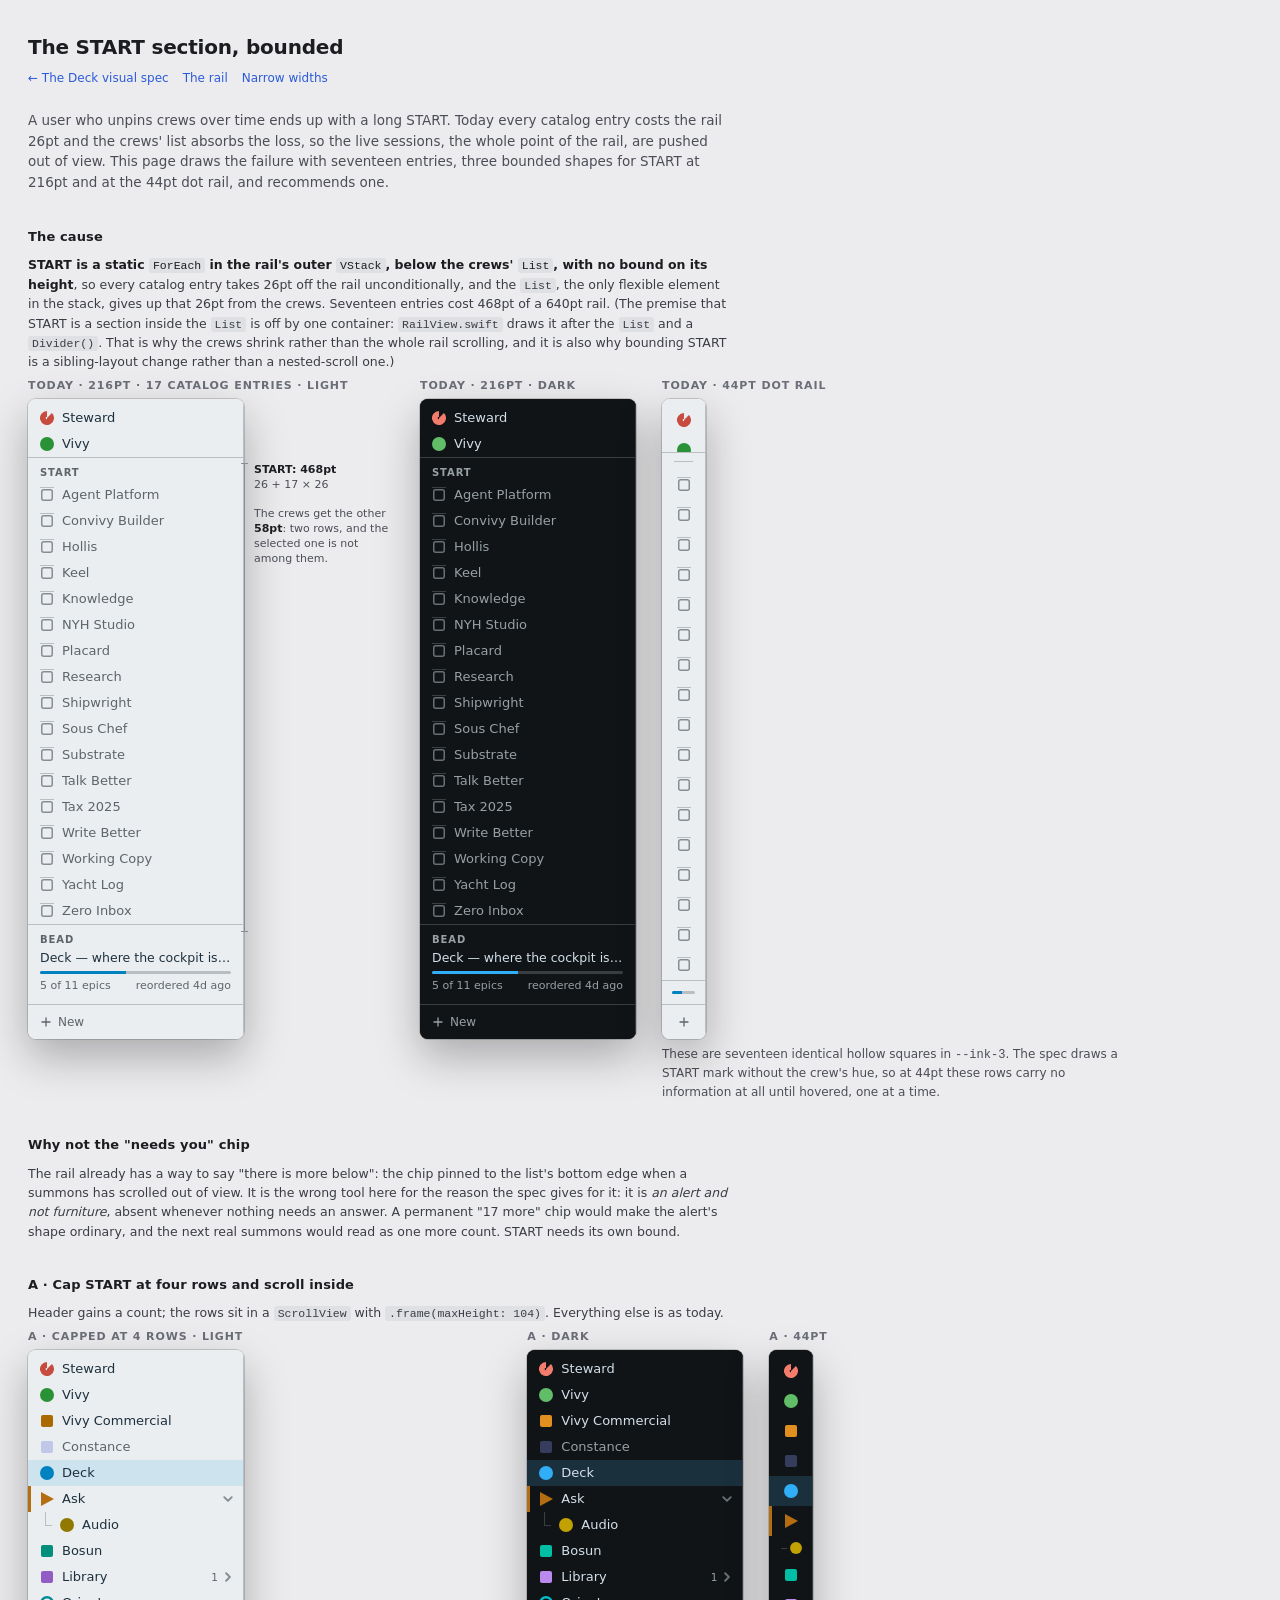
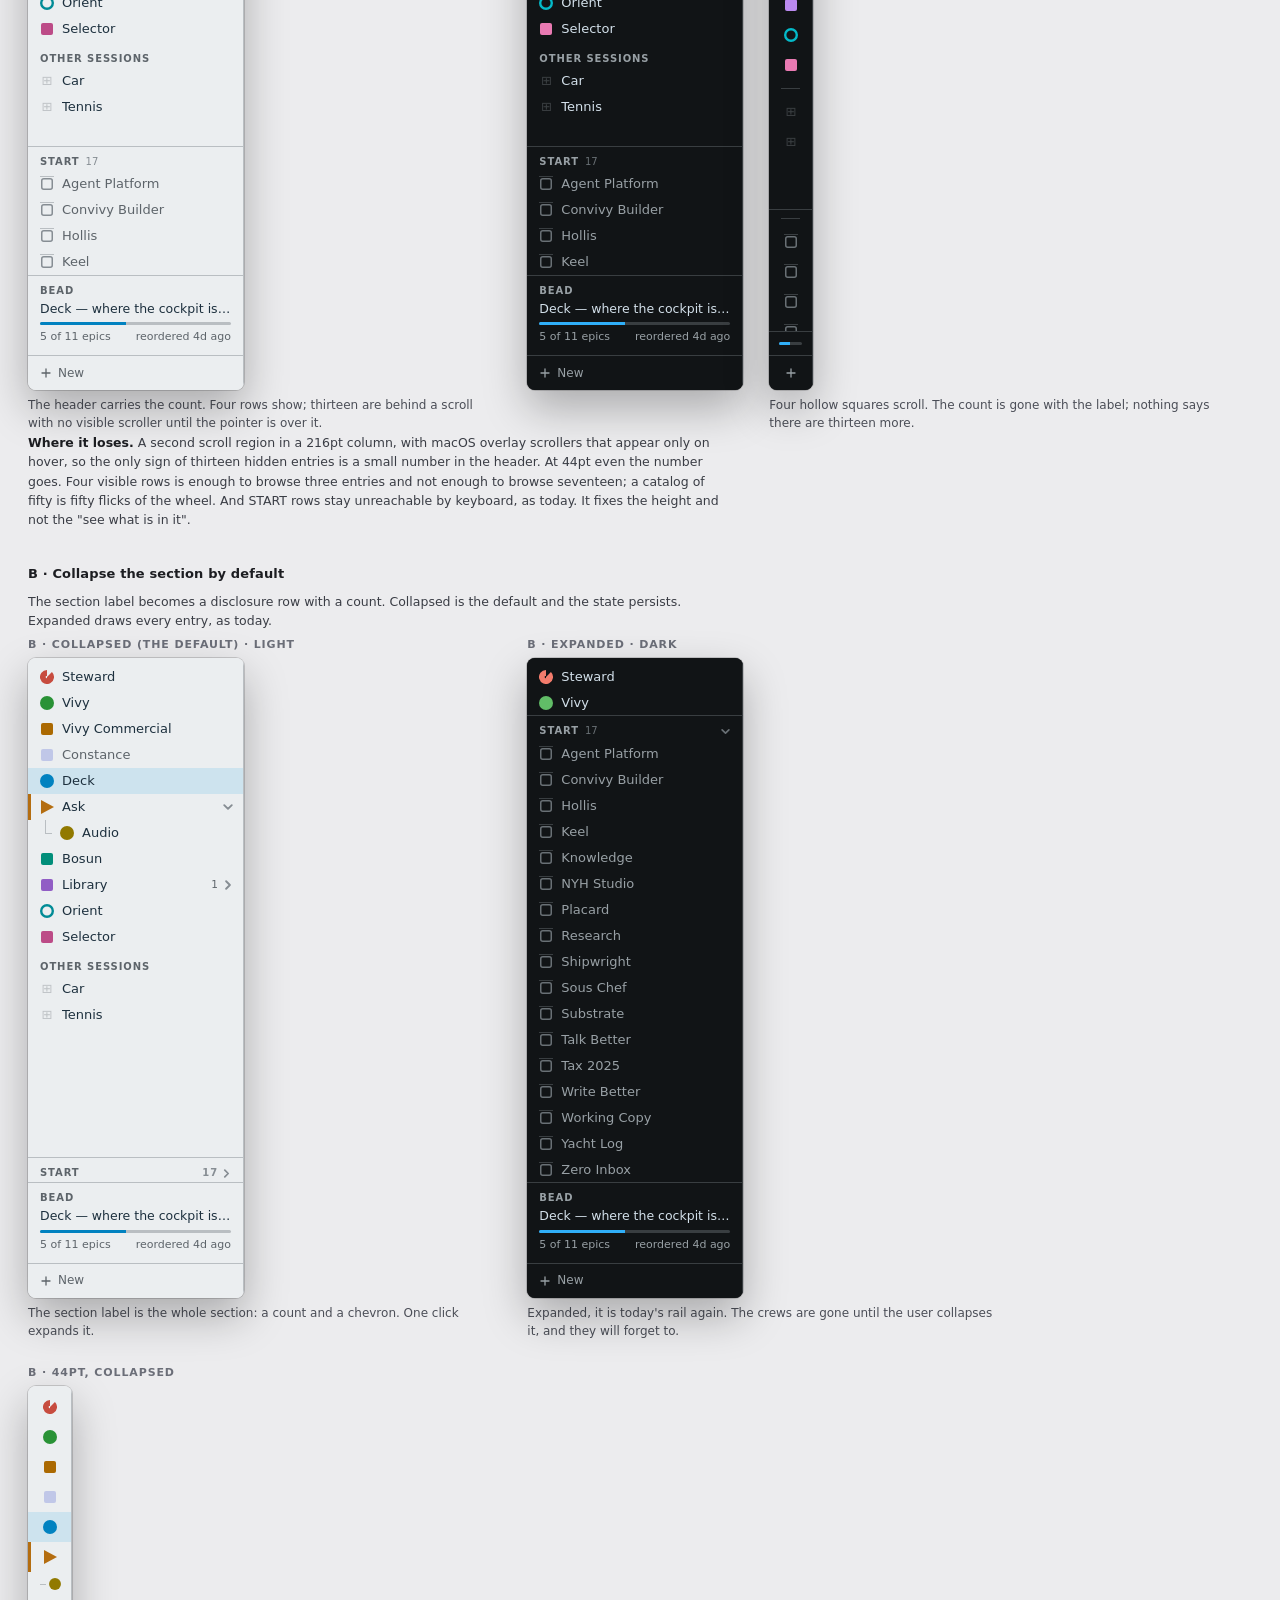
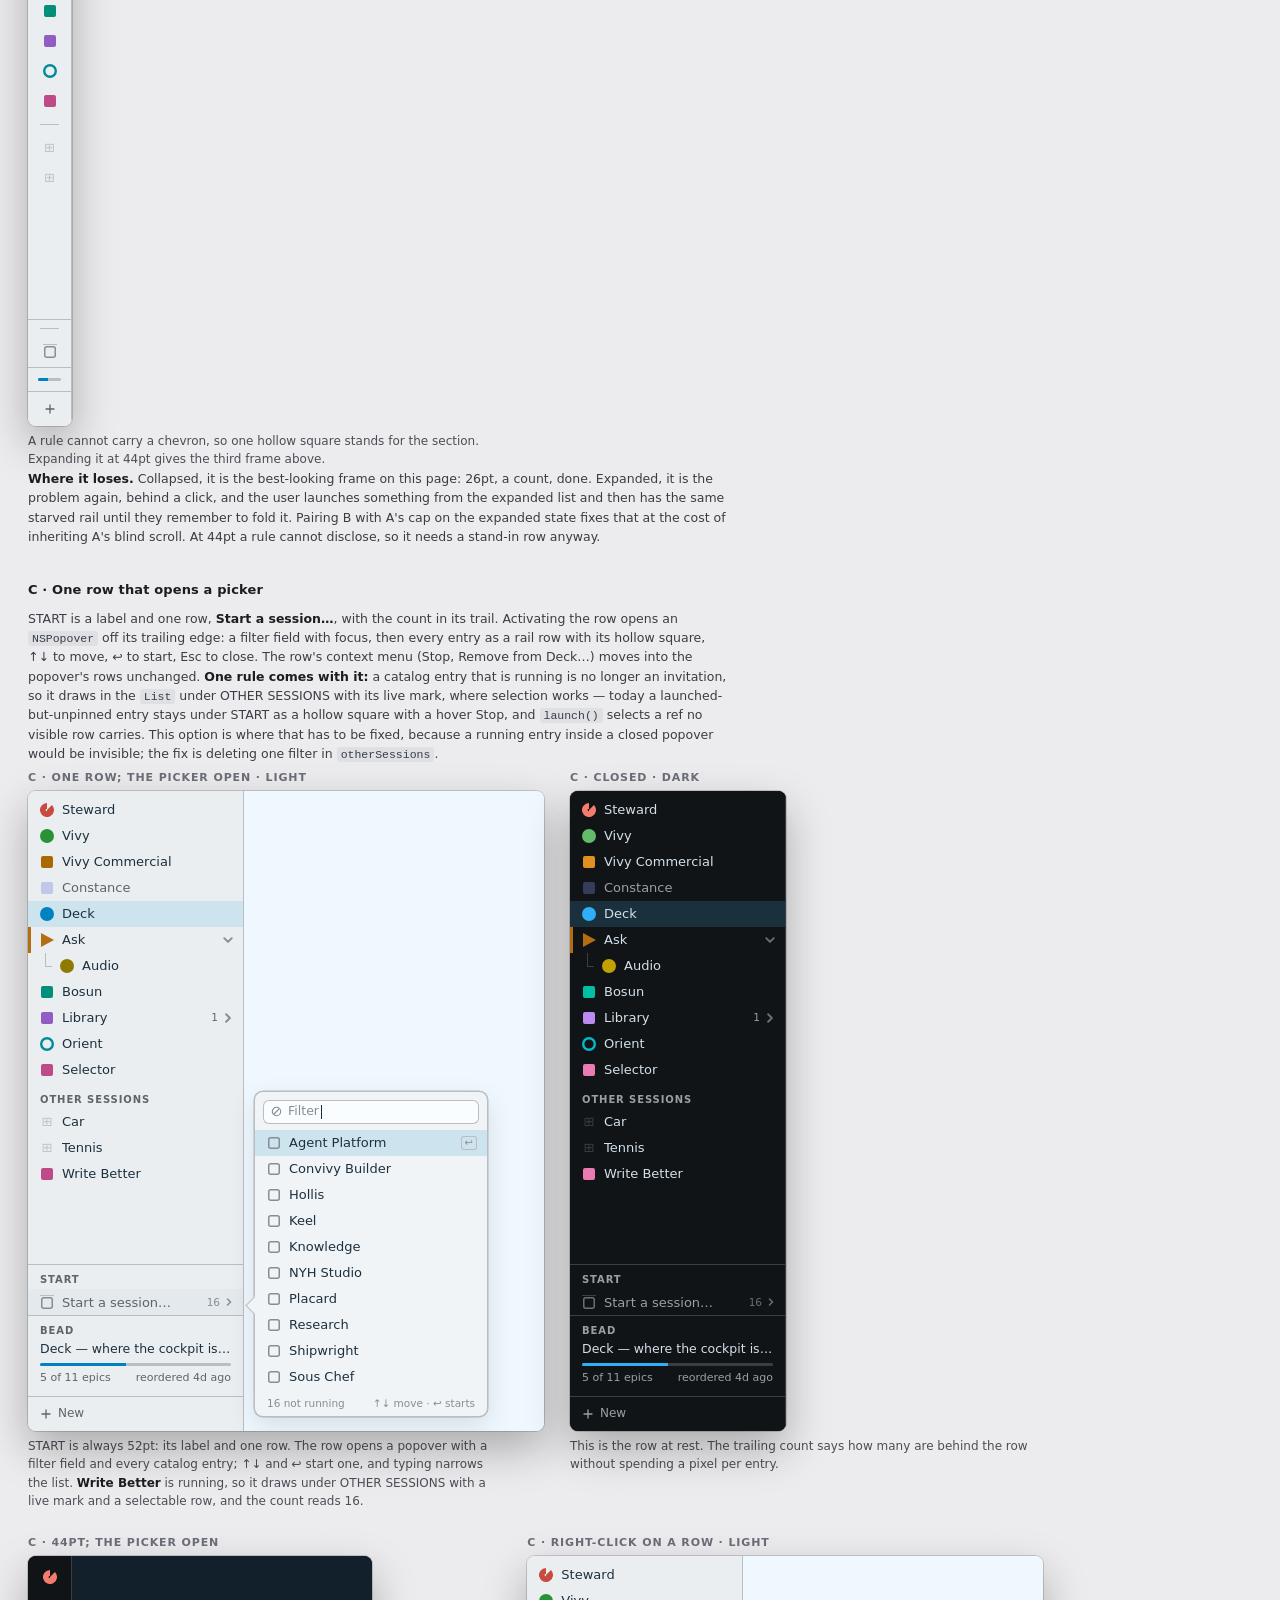
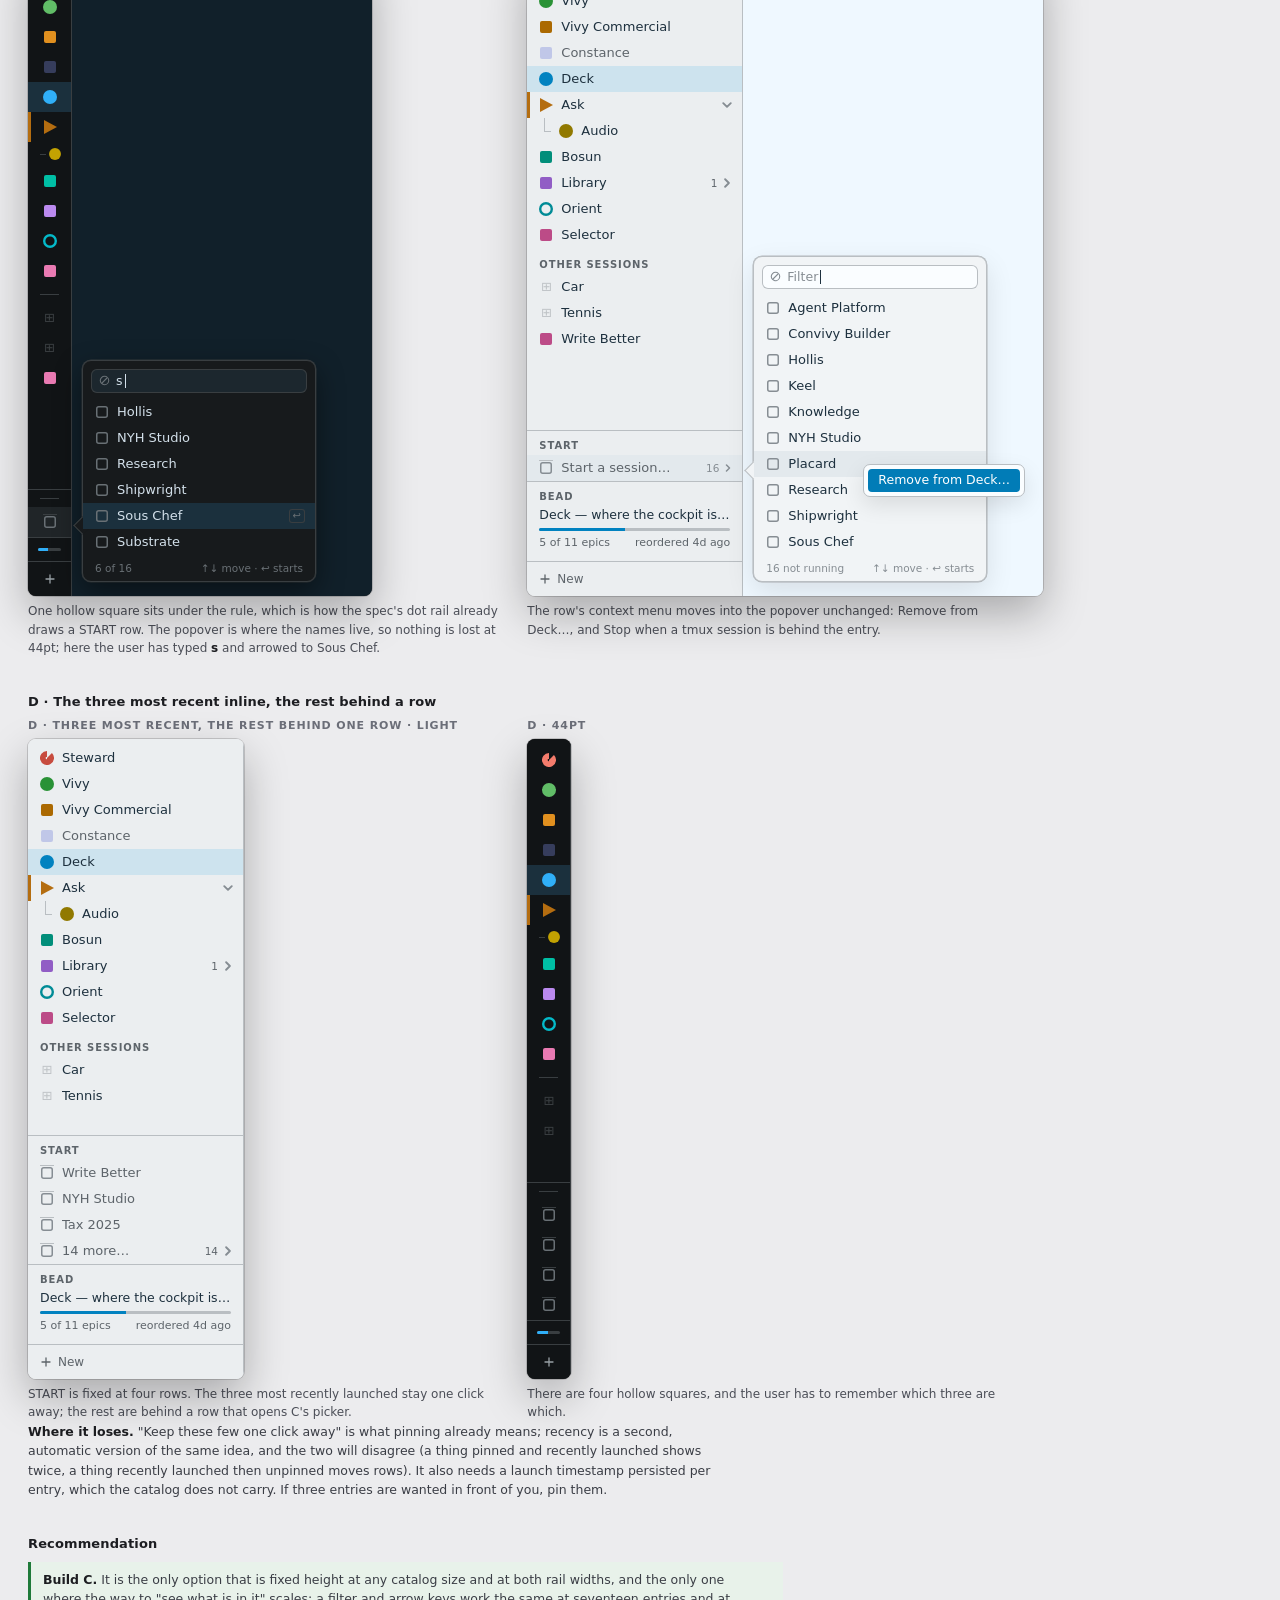
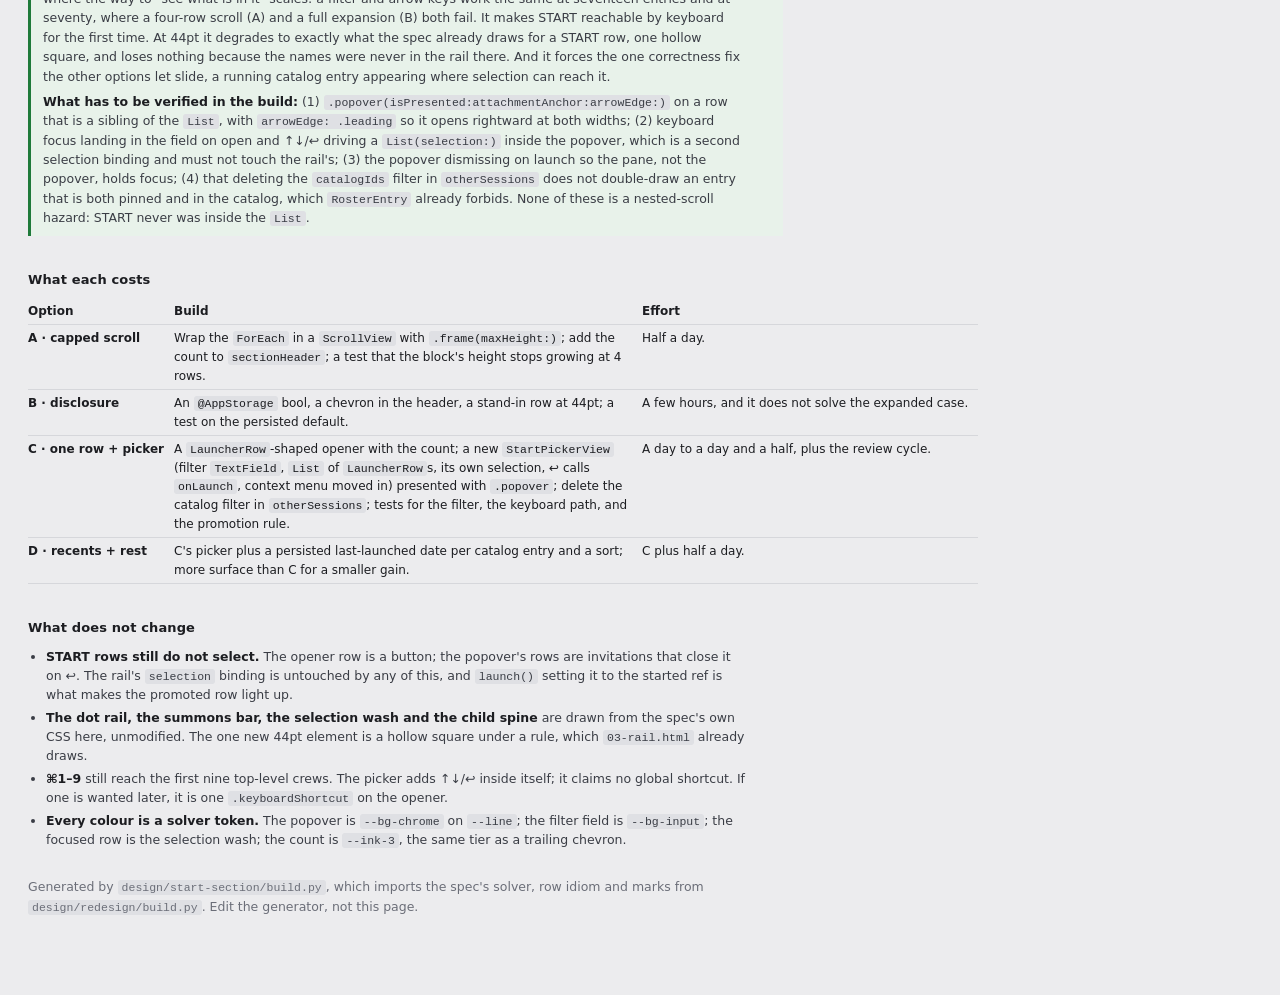
==== design/start-section/index.html @ f5110154 "Builder 0.6.0: export of convivy-deck at 888b84de50dc6b1951193906f3b518f836775a24 Built from the pri" ====
<!doctype html>
<meta charset="utf-8">
<meta name="viewport" content="width=device-width, initial-scale=1">
<title>The START section</title>
<style>

/* deck.css — shared tokens and components for the redesign mocks.
   Tokens are generated by build.py's solver; edit build.py, not this file. */

:root {
  --font-ui: -apple-system, BlinkMacSystemFont, "SF Pro Text", "Helvetica Neue", system-ui, sans-serif;
  --font-mono: ui-monospace, "SF Mono", SFMono-Regular, Menlo, monospace;
  --font-prose: ui-serif, "New York", "Iowan Old Style", Georgia, "Times New Roman", serif;   /* session_view.py's own stack */
}

/* ---- the page around the mocks ---------------------------------------- */
html { color-scheme: light; }
body { margin: 0; padding: 32px 28px 72px; background: #ececee; color: #1c1d21; font: 13px/1.55 var(--font-ui); }
.doc { max-width: 1520px; margin: 0 auto; }
.doc h1 { font-size: 20px; font-weight: 600; letter-spacing: -.01em; margin: 0 0 6px; }
.doc h2 { font-size: 13px; font-weight: 600; margin: 34px 0 8px; letter-spacing: .01em; }
.doc .lede { font-size: 13.5px; color: #4b4e57; max-width: 82ch; margin: 0 0 18px; }
.doc .note { font-size: 12.5px; color: #3a3d45; max-width: 88ch; margin: 0 0 8px; }
.doc .note b { font-weight: 600; color: #1c1d21; }
.doc .note code, .doc .lede code, .doc td code { font: 11.5px var(--font-mono); background: #dfe0e4; padding: 1px 4px; border-radius: 3px; }
.doc ul.note { padding-left: 18px; }
.doc ul.note li { margin: 3px 0; }
.doc .nav { font-size: 12px; color: #5a5d66; margin: 0 0 22px; }
.doc .nav a { color: #2b5bd7; text-decoration: none; margin-right: 14px; }
.doc .nav a.here { color: #1c1d21; font-weight: 600; }
.doc .frames { display: flex; flex-direction: column; gap: 26px; }
.doc .frame-label { font: 600 11px/1 var(--font-ui); letter-spacing: .08em; text-transform: uppercase; color: #6b6e78; margin: 0 0 8px; }
.doc .scroller { overflow-x: auto; padding-bottom: 6px; }
.doc .risk { border-left: 3px solid #b8762a; padding: 8px 12px; background: #f4efe6; max-width: 88ch; }
.doc .finding { border-left: 3px solid #2b5bd7; padding: 8px 12px; background: #e9eef9; max-width: 88ch; }
.doc .concede { border-left: 3px solid #7a7d86; padding: 8px 12px; background: #e6e7ea; max-width: 88ch; }
.doc table { border-collapse: collapse; font-size: 12px; }
.doc th, .doc td { text-align: left; padding: 4px 10px 4px 0; border-bottom: 1px solid #d6d7db; vertical-align: top; }
.doc td.n { font-family: var(--font-mono); font-size: 11.5px; text-align: right; }
.doc td.pass { color: #1f7a3a; } .doc td.fail { color: #b3261e; }

/* ---- the window --------------------------------------------------------- */
.win {
  width: var(--w, 1440px); height: var(--hgt, 880px);
  border-radius: 10px; overflow: hidden; flex: none;
  box-shadow: 0 18px 44px rgba(0,0,0,.28), 0 0 0 1px rgba(0,0,0,.16);
  font: 12px/1.35 var(--font-ui);
  display: grid; grid-template-rows: 44px 1fr;
  background: var(--bg-chrome); color: var(--ink);
  -webkit-font-smoothing: antialiased; position: relative;
}
.mono { font-family: var(--font-mono); font-size: 11px; letter-spacing: -.01em; }
.num  { font-variant-numeric: tabular-nums; }
.dim  { color: var(--ink-2); }
.sectlabel { font: 600 10px/1 var(--font-ui); letter-spacing: .09em; text-transform: uppercase; color: var(--ink-2); }

/* ---- title bar + toolbar (NSToolbar, unified; controls at 28pt) ----------- */
.titlebar { display: grid; grid-template-columns: 1fr auto 1fr; align-items: center; padding: 0 12px; border-bottom: 1px solid var(--line); background: var(--bg-chrome); }
.lights { display: flex; gap: 8px; align-items: center; }
.lights i { width: 12px; height: 12px; border-radius: 50%; display: block; }
.lights i:nth-child(1) { background: #ff5f57; } .lights i:nth-child(2) { background: #febc2e; } .lights i:nth-child(3) { background: #28c840; }
.tb-left { display: flex; align-items: center; gap: 14px; }
.tb-title { font-size: 12.5px; font-weight: 600; color: var(--ink-2); text-align: center; }
.tb-title span { font-weight: 400; }
.tb-right { display: flex; justify-content: flex-end; gap: 8px; align-items: center; }
.tbtn { display: inline-flex; align-items: center; gap: 6px; height: 28px; padding: 0 9px; border-radius: 6px; color: var(--ink-2); font-size: 12px; font-weight: 500; }
.tbtn svg { width: 14px; height: 14px; }
.tbtn.on { background: var(--bg-hover); color: var(--ink); box-shadow: inset 0 0 0 1px var(--line); }
.tbtn .badge { font: 600 10px/1 var(--font-ui); padding: 4px 6px; border-radius: 9px; background: var(--attn-fill); color: #fff; }
.tbtn.sidebar { padding: 0 7px; }
/* the column occupant: one enum, one segmented control (Cockpit | Shell | Local | [Item/Viewer/Editor]) */
.seg { display: inline-flex; height: 28px; border-radius: 7px; box-shadow: inset 0 0 0 1px var(--line); background: var(--bg-rail); padding: 2px; gap: 2px; }
.seg span { display: inline-flex; align-items: center; gap: 5px; padding: 0 9px; border-radius: 5px; font-size: 12px; font-weight: 500; color: var(--ink-2); }
.seg span svg { width: 13px; height: 13px; }
.seg span.on { background: var(--bg-input); color: var(--ink); box-shadow: 0 1px 2px var(--shadow); }
.seg span.doc { color: var(--ink); }

/* ---- body split ---------------------------------------------------------- */
.body { display: grid; grid-template-columns: var(--rail-w, 216px) 1fr var(--cock-w, 328px); min-height: 0; }
.body.no-cockpit { grid-template-columns: var(--rail-w, 216px) 1fr; }
.body.no-rail { grid-template-columns: 1fr var(--cock-w, 328px); }
.body.no-rail.no-cockpit { grid-template-columns: 1fr; }
.body.dots { --rail-w: 44px; }

/* ---- the rail ------------------------------------------------------------ */
.rail { background: var(--bg-rail); border-right: 1px solid var(--line); display: flex; flex-direction: column; min-height: 0; position: relative; }
.rail .list { flex: 1; overflow: hidden; padding-top: 6px; position: relative; }
.rail .foot { border-top: 1px solid var(--line); }
.row { display: flex; align-items: center; gap: 8px; height: 26px; padding: 0 10px 0 12px; position: relative; color: var(--ink); }
.row .name { font-size: 13px; flex: 1; min-width: 0; overflow: hidden; text-overflow: ellipsis; white-space: nowrap; }
.row.child { padding-left: 32px; }
.row.child::before { content: ""; position: absolute; left: 17px; top: 0; bottom: 0; width: 1px; background: var(--line); }   /* the spine */
.row.child.last::before { bottom: 50%; }
.row.child::after { content: ""; position: absolute; left: 17px; top: 50%; width: 7px; height: 1px; background: var(--line); } /* the tick */
.row.sel { background: var(--accent-wash); }
.row.sel .mark { color: var(--mark-sel); }
.row.off .name { color: var(--ink-2); }
.row .trail { display: flex; align-items: center; gap: 5px; color: var(--ink-2); font-size: 10.5px; }
.row .trail svg { width: 10px; height: 10px; color: var(--ink-3); }
.row .summons { position: absolute; left: 0; top: 0; bottom: 0; width: 3px; background: var(--attn-mark); }
.row .warn { color: var(--attn-mark); width: 10px; height: 10px; }
.rail .sect { padding: 12px 12px 4px; }
.rail .bead { padding: 10px 12px 10px; display: flex; flex-direction: column; gap: 5px; }
.rail .bead .t { font-size: 12.5px; font-weight: 500; line-height: 1.3; white-space: nowrap; overflow: hidden; text-overflow: ellipsis; }
.meter { height: 3px; border-radius: 2px; background: var(--line); overflow: hidden; }
.meter i { display: block; height: 100%; background: var(--accent-mark); }
.rail .bead .f { font-size: 11px; color: var(--ink-2); display: flex; justify-content: space-between; }
.rail .newbtn { display: flex; align-items: center; gap: 6px; height: 34px; padding: 0 12px; font-size: 12px; font-weight: 500; color: var(--ink-2); border-top: 1px solid var(--line); }
.rail .newbtn svg { width: 12px; height: 12px; }
/* the summons that scrolled off: a chip pinned to the list's bottom edge, the rail's own offScreen rule */
.rail .offscreen { position: absolute; left: 0; right: 0; bottom: 0; height: 22px; display: flex; align-items: center; justify-content: center; gap: 4px; background: var(--bg-rail); border-top: 1px solid var(--line); color: var(--attn-text); font: 600 10.5px var(--font-ui); }
.rail .offscreen svg { width: 10px; height: 10px; }
.rail.dots .offscreen span { display: none; }
.rail .offscreen i { width: 3px; height: 12px; background: var(--attn-mark); display: inline-block; }
/* collapsed to marks */
.rail.dots .row { padding: 0; justify-content: center; height: 30px; }
.rail.dots .row.child { padding-left: 10px; height: 24px; }
.rail.dots .row.child::before { display: none; }
.rail.dots .row.child::after { left: 12px; width: 6px; }   /* the tick survives: a child is still a child at 44pt */
.rail.dots .row.child .mark { transform: scale(.85); }
.rail.dots .sect { height: 1px; padding: 0; margin: 8px 12px; background: var(--line); overflow: hidden; color: transparent; font-size: 0; }   /* a rule, not a label */
.rail.dots .bead { padding: 10px 10px; }
.rail.dots .bead .t, .rail.dots .bead .f, .rail.dots .bead .sectlabel { display: none; }
.rail.dots .newbtn span { display: none; }
.rail.dots .newbtn { justify-content: center; padding: 0; }

/* ---- session marks: shape carries state, colour carries identity --------- */
.mark { width: 14px; height: 14px; display: inline-flex; align-items: center; justify-content: center; flex: none; color: var(--mark); }
.mark svg { width: 14px; height: 14px; overflow: visible; }
.mark.off { opacity: .3; }
.mark.would { opacity: .3; }                  /* a hue this row WOULD take: a preview, drawn at the stopped row's 30% */
.mark.busy svg { animation: spin 1.4s linear infinite; }
.mark.listening svg { animation: breathe 1.1s ease-in-out infinite alternate; }
.mark.needs { color: var(--attn-mark); }
.mark.term { color: var(--ink-2); font-size: 13px; }
.mark.start svg { color: var(--ink-3); }       /* a catalog row: hollow, so it cannot be mistaken for a stopped crew's dimmed square */
@keyframes spin { to { transform: rotate(360deg); } }
@keyframes breathe { from { color: var(--mark) } to { color: var(--mark-pulse) } }
@media (prefers-reduced-motion: reduce) { .mark svg, .halo, .cursor { animation: none !important; } }

/* ---- centre column -------------------------------------------------------- */
.centre { display: grid; grid-template-rows: 34px 1fr auto 26px; min-width: 0; min-height: 0; background: var(--bg-canvas); }
.centre.no-ribbon { grid-template-rows: 34px 1fr auto; }

/* the co's row: who, what it says it is doing (or what the pane has to say instead), vitals */
.sess { display: flex; align-items: center; gap: 10px; padding: 0 12px; border-bottom: 1px solid var(--line); background: var(--bg-chrome); min-width: 0; }
.sess .who { display: flex; align-items: center; gap: 7px; flex: none; }
.sess .who b { font-size: 12.5px; font-weight: 600; }
.sess .working { flex: 1; min-width: 0; display: flex; align-items: baseline; gap: 6px; font-size: 12px; }
.sess .working .txt { overflow: hidden; text-overflow: ellipsis; white-space: nowrap; }
.sess .working .age { color: var(--ink-2); flex: none; font-variant-numeric: tabular-nums; }
.sess .working .age.stale { color: var(--warn); }
.sess .status { flex: 1; min-width: 0; font-size: 12px; overflow: hidden; text-overflow: ellipsis; white-space: nowrap; color: var(--ink-2); }
.sess .status.err { color: var(--err); }
.vitals { display: flex; align-items: center; gap: 12px; flex: none; }
.vit { display: inline-flex; align-items: center; gap: 5px; color: var(--ink-2); font-size: 11px; white-space: nowrap; }
.vit svg { width: 12px; height: 12px; }
.vit .ctx { display: inline-flex; align-items: center; gap: 6px; }
.vit .ctx .meter { width: 44px; height: 4px; background: var(--line); }
.vit .ctx .meter i { background: var(--ink-2); }
.vit .ctx.soft .meter i { background: var(--warn); } .vit .ctx.soft { color: var(--warn); }
.vit .ctx.hard .meter i { background: var(--err); } .vit .ctx.hard { color: var(--err); }
.vit.warn { color: var(--warn); }
.vit.pr { color: var(--attn-text); }
.vit.asof { color: var(--ink-2); }
.vitals.compact .vit:not(.keep) { display: none; }

/* the conversation: a document, as session_view.py already draws it — serif prose, mono for the machine */
.convo { overflow: hidden; position: relative; display: flex; flex-direction: column; justify-content: flex-end; padding: 0 0 14px; min-height: 0; }
.convo .inner { max-width: 46rem; width: 100%; margin: 0 auto; padding: 0 28px; box-sizing: border-box; }
.turn { margin: 0 0 17px; }
.turn .whom { font: 600 10.5px/1 var(--font-ui); letter-spacing: .06em; text-transform: uppercase; color: var(--ink-2); margin: 0 0 5px; display: flex; align-items: center; gap: 8px; }
.turn .whom time { font-weight: 400; letter-spacing: 0; text-transform: none; }
.turn p { font: 15.75px/1.65 var(--font-prose); margin: 0 0 8px; color: var(--ink); }   /* SessionTypography: 15px root × 1.05, leading 1.65, user-adjustable */
.turn.you .msg { border-left: 3px solid currentColor; padding-left: .8rem; opacity: .95; }   /* session_view .you .body */
.turn.you.held .msg { border-left: 1px dashed currentColor; opacity: .55; }                   /* session_view .you.held .body */
.turn code { font: 12.5px var(--font-mono); background: var(--code-bg); padding: 1px 4px; border-radius: 3px; }
.tool { display: flex; align-items: center; gap: 6px; height: 22px; padding: 0 2px; margin: 2px 0; font: 11.5px var(--font-mono); color: var(--ink-2); }   /* session_view <details><summary> */
.tool .verb { color: var(--ink); font-weight: 600; }
.tool > span:not(.verb) { min-width: 0; overflow: hidden; text-overflow: ellipsis; white-space: nowrap; }
.tool svg { width: 9px; height: 9px; color: var(--ink-3); flex: none; }
.convo .fade { position: absolute; left: 0; right: 0; top: 0; height: 36px; background: linear-gradient(to top, transparent, var(--bg-canvas)); pointer-events: none; }
.convo .cursor { display: inline-block; width: 7px; height: 14px; background: var(--accent-mark); vertical-align: -2px; margin-left: 2px; animation: blink 1s steps(2) infinite; }
.convo.veiled .inner { opacity: .45; }
@keyframes blink { 50% { opacity: 0 } }

/* the operator's rows: live state + composer, or the gate, or the fallback */
.oper { border-top: 1px solid var(--line); background: var(--bg-chrome); padding: 8px 12px 10px; display: flex; flex-direction: column; gap: 8px; }
.live { display: flex; align-items: center; gap: 8px; font-size: 11.5px; }
.live .state { font-weight: 500; }
.live .quiet { color: var(--ink-2); font-variant-numeric: tabular-nums; }
.live .bg { display: inline-flex; align-items: center; gap: 5px; color: var(--ink-2); }
.live .bg i { width: 5px; height: 5px; border-radius: 50%; background: var(--ink-2); animation: breathe2 .9s ease-in-out infinite alternate; }
@keyframes breathe2 { to { opacity: .25 } }
.live .err { color: var(--err); overflow: hidden; text-overflow: ellipsis; white-space: nowrap; }
.composer { border: 1px solid var(--line); border-radius: 7px; background: var(--bg-input); display: flex; flex-direction: column; box-shadow: 0 1px 2px var(--shadow); }
.composer .text { padding: 9px 12px 4px; font-size: 13px; line-height: 1.45; min-height: 42px; color: var(--ink); }
.composer .text .ph { color: var(--ink-2); }
.composer .bar { display: flex; align-items: center; gap: 8px; padding: 4px 8px 6px 10px; }
.composer .cmd { display: inline-flex; align-items: center; gap: 5px; color: var(--ink-2); font-size: 11.5px; }
.composer .cmd svg { width: 12px; height: 12px; }
.composer .held { color: var(--ink-2); font-size: 11.5px; display: inline-flex; gap: 6px; align-items: center; }
.composer .hint { margin-left: auto; font-size: 11px; color: var(--ink-2); }
.btn { display: inline-flex; align-items: center; justify-content: center; height: 24px; padding: 0 10px; border-radius: 6px; font-size: 12px; font-weight: 500; color: var(--ink); white-space: nowrap; background: var(--bg-hover); box-shadow: inset 0 0 0 1px var(--line); gap: 5px; }
.btn.primary { background: var(--accent-fill); color: #fff; box-shadow: none; }
.btn.ghost { background: transparent; box-shadow: none; color: var(--ink-2); }
.btn svg { width: 12px; height: 12px; }
.fallback { display: flex; align-items: center; gap: 10px; font-size: 12.5px; font-weight: 500; padding: 6px 0 2px; }
/* the gate: GatePanel, at most 340pt, scrolling */
.gate { display: flex; flex-direction: column; gap: 10px; max-height: 340px; overflow: hidden; padding: 4px 0 2px; }
.gate .gh { display: flex; align-items: baseline; gap: 8px; }
.gate .gh .rem { font-size: 11.5px; color: var(--ink-2); }
.gate .q { font-size: 13px; font-weight: 500; line-height: 1.4; }
.opt { display: grid; grid-template-columns: 22px 1fr auto; align-items: baseline; gap: 8px; padding: 8px 10px; border: 1px solid var(--line); border-radius: 6px; background: var(--bg-input); }
.opt .n { font: 600 11px var(--font-mono); color: var(--ink-2); }
.opt .l { font-size: 12.5px; line-height: 1.4; }
.opt .d { font-size: 11.5px; color: var(--ink-2); margin-top: 2px; }
.opt .k { font: 11px var(--font-mono); color: var(--ink-3); }
.opt.rec { border-color: var(--accent-mark); }
.gate .foot { display: flex; align-items: center; gap: 8px; font-size: 11.5px; color: var(--ink-2); }
/* the raw terminal fallback */
.termhdr { display: flex; align-items: center; justify-content: space-between; padding: 6px 12px; border-bottom: 1px solid var(--line); background: var(--bg-chrome); font-size: 12px; color: var(--ink-2); }
.rawterm { flex: 1; padding: 10px 12px; font: 11.5px/1.5 var(--font-mono); color: var(--ink); white-space: pre; overflow: hidden; }
.rawterm .p { color: var(--accent-text); }

/* the waypoint ribbon: the last row, always */
.ribbon { display: flex; align-items: center; gap: 8px; padding: 0 10px; white-space: nowrap; border-top: 1px solid var(--line); background: var(--bg-chrome); overflow: hidden; }
.ribbon .scroll { display: flex; align-items: center; gap: 2px; overflow: hidden; flex: 1; min-width: 0;
  -webkit-mask-image: linear-gradient(to right, #000 calc(100% - 48px), transparent); mask-image: linear-gradient(to right, #000 calc(100% - 48px), transparent); }
.wp { display: inline-flex; align-items: center; gap: 6px; flex: none; }
.wp .dot { width: 8px; height: 8px; border-radius: 50%; position: relative; flex: none; }
.wp.done .dot { background: var(--ink-2); }
.wp.cur  .dot { background: var(--prog-mark); }
.wp.ahead .dot { background: var(--line); box-shadow: inset 0 0 0 1px var(--ink-3); }
.wp .lbl { font-size: 11px; color: var(--ink-2); padding-right: 2px; }
.wp.done .lbl { text-decoration: line-through; }
.wp.cur .lbl { color: var(--prog-text); font-weight: 600; }
.wp .halo { position: absolute; inset: 0; border-radius: 50%; border: 1px solid var(--prog-mark); animation: halo 1.8s ease-out infinite; }
@keyframes halo { from { transform: scale(1); opacity: .7 } to { transform: scale(2.1); opacity: 0 } }
.ribbon .rule { width: 14px; height: 1px; background: var(--line); flex: none; }
.ribbon .pos { flex: none; font-size: 10.5px; color: var(--ink-2); }

/* ---- the cockpit ---------------------------------------------------------- */
.cockpit { border-left: 1px solid var(--line); background: var(--bg-chrome); display: grid; grid-template-rows: auto 1fr; min-height: 0; min-width: 0; overflow: hidden; }
.cockpit > *, .sheet > * { min-width: 0; }
.win[style*="--hgt:auto"] .cockpit .scroll { overflow: visible; }
.cockpit .head { padding: 9px 12px 0; border-bottom: 1px solid var(--line); }
.cockpit .head .proj { display: flex; align-items: baseline; gap: 8px; min-width: 0; }
.cockpit .head .proj .p { font: 11px var(--font-mono); color: var(--ink-2); white-space: nowrap; flex: none; }
.cockpit .head .proj .ct { font-size: 11px; color: var(--ink-2); flex: 1; min-width: 0; overflow: hidden; text-overflow: ellipsis; white-space: nowrap; }
.cockpit .head .proj .asof { margin-left: auto; flex: none; font-size: 11px; color: var(--ink-2); display: inline-flex; gap: 5px; align-items: center; }
.cockpit .head .proj .asof svg { width: 12px; height: 12px; }
.cockpit .index { display: flex; gap: 2px; margin: 6px -4px 0; }
.cockpit .index a { padding: 5px 6px 7px; font-size: 11px; color: var(--ink-2); border-bottom: 2px solid transparent; display: inline-flex; gap: 5px; align-items: baseline; }
.cockpit .index a b { font-weight: 600; color: var(--ink); }
.cockpit .index a .n { font: 11px var(--font-mono); color: var(--ink-2); }
.cockpit .index a.here { border-bottom-color: var(--ink); }
.cockpit .index a.collapsed b { color: var(--ink-2); text-decoration: line-through; }   /* a collapsed panel stays in the index, struck */
.cockpit .index a .n.hot { color: var(--attn-text); font-weight: 600; }
.cockpit .scroll { overflow: hidden; padding: 4px 0 0; }
.panel { padding: 8px 12px 10px; border-bottom: 1px solid var(--line); }
.panel:last-child { border-bottom: 0; }
.panel .ph { display: flex; align-items: center; gap: 6px; height: 22px; margin-bottom: 4px; }
.panel .ph svg.chev { width: 10px; height: 10px; color: var(--ink-3); }
.panel .ph .cnt { margin-left: auto; font: 11px var(--font-mono); color: var(--ink-2); }
.panel .ph .act { margin-left: auto; display: inline-flex; gap: 6px; }
.panel .empty { font-size: 11.5px; color: var(--ink-2); padding: 2px 0; }
.panel .empty.err { color: var(--err); }
.panel .foot { font-size: 11px; color: var(--ink-2); margin-top: 6px; }
.unresolved { padding: 14px 12px; font-size: 12px; color: var(--ink-2); line-height: 1.45; }

/* one row grammar for every list in the cockpit */
.crow { display: grid; grid-template-columns: 14px 1fr auto; column-gap: 7px; align-items: baseline; padding: 4px 0; position: relative; }
.crow .g { width: 12px; height: 12px; align-self: start; margin-top: 2px; color: var(--ink-2); }
.crow .g svg { width: 12px; height: 12px; display: block; }
.crow .g.prog, .crow .g.pr { color: var(--prog-mark); }
.crow .g.held, .crow .g.attn { color: var(--attn-mark); }
.crow .t { font-size: 11px; line-height: 1.35; display: -webkit-box; -webkit-line-clamp: 2; -webkit-box-orient: vertical; overflow: hidden; }
.crow.done .t, .crow.closed .t { color: var(--ink-2); text-decoration: line-through; }
.crow .m { font: 10px var(--font-mono); color: var(--ink-2); white-space: nowrap; display: inline-flex; align-items: center; gap: 6px; }
.crow .m .held { color: var(--attn-text); display: inline-flex; gap: 2px; align-items: center; }
.crow .m .held svg { width: 10px; height: 10px; }
.crow .m .chev { width: 10px; height: 10px; color: var(--ink-3); }
.crow .m .sev { font: 600 10px/1 var(--font-ui); letter-spacing: .06em; text-transform: uppercase; color: var(--attn-text); }
.crow.hover { background: var(--bg-hover); margin: 0 -6px; padding-left: 6px; padding-right: 6px; border-radius: 4px; }
.crow .copy { width: 12px; height: 12px; color: var(--ink-2); }

/* an expanded epic: the spine, the interior, the children */
.epic { position: relative; margin: 0 0 4px 6px; padding: 2px 0 2px 14px; }
.epic::before { content: ""; position: absolute; left: 0; top: 0; bottom: 0; width: 1px; background: var(--line); }
.epic .state { font-size: 11px; color: var(--ink-2); margin: 2px 0 4px; }
.epic .cap { font-size: 11px; line-height: 1.4; color: var(--ink-2); display: -webkit-box; -webkit-line-clamp: 2; -webkit-box-orient: vertical; overflow: hidden; }
.epic .cap b { font-weight: 600; color: var(--ink); }
.epic .more { font-size: 11px; color: var(--accent-text); margin: 1px 0 4px; }
.epic .meta { font-size: 11px; color: var(--ink-2); margin: 0 0 6px; }
.epic .kids .crow { padding: 3px 0; }
.epic .kids .t { font-size: 10px; }
.epic .loading { display: inline-flex; gap: 6px; align-items: center; font-size: 11px; color: var(--ink-2); }
.epic .loading i { width: 10px; height: 10px; border: 1.5px solid var(--line); border-top-color: var(--ink-2); border-radius: 50%; animation: spin 1s linear infinite; }

.affordance { display: inline-flex; align-items: center; gap: 5px; font-size: 11px; color: var(--ink-2); padding: 2px 0 4px; }
.affordance svg { width: 10px; height: 10px; }

/* dispatched: an agent in flight */
.run .t b { font-weight: 600; font-size: 12px; }
.run .task { font-size: 11px; color: var(--ink-2); line-height: 1.4; display: -webkit-box; -webkit-line-clamp: 2; -webkit-box-orient: vertical; overflow: hidden; margin-top: 2px; }

/* proposals: their own region, tinted, with the verbs on the row */
.prop { padding: 8px 10px; border-radius: 6px; background: var(--accent-wash); margin-top: 2px; }
.prop .t { font-size: 12px; font-weight: 600; margin-bottom: 3px; }
.prop .b { font-size: 11px; line-height: 1.45; color: var(--ink-2); display: -webkit-box; -webkit-line-clamp: 4; -webkit-box-orient: vertical; overflow: hidden; }
.prop .acts { display: flex; gap: 6px; margin-top: 8px; }

/* the item detail pane, in the column or the sheet */
.item { display: grid; grid-template-rows: auto 1fr auto; min-height: 0; }
.item .ih { display: flex; align-items: baseline; gap: 6px; padding: 8px 12px; border-bottom: 1px solid var(--line); }
.item .ih .t { font-size: 12.5px; font-weight: 500; line-height: 1.35; flex: 1; }
.item .ih .p { font: 11px var(--font-mono); color: var(--ink-2); }
.item .ibody { padding: 12px 14px; overflow: hidden; font: 13.5px/1.6 var(--font-prose); }
.item .ibody h4 { font: 600 11px/1 var(--font-ui); letter-spacing: .06em; text-transform: uppercase; color: var(--ink-2); margin: 12px 0 6px; }
.item .ibody p { margin: 0 0 8px; }
.item .ibody code { font: 11.5px var(--font-mono); background: var(--code-bg); padding: 1px 4px; border-radius: 3px; }
.item .ibody .cm { font: 12px/1.5 var(--font-ui); color: var(--ink-2); border-left: 2px solid var(--line); padding-left: 10px; margin: 6px 0; }
.item .acts { display: flex; gap: 6px; padding: 8px 12px; border-top: 1px solid var(--line); flex-wrap: wrap; }

/* narrow: the cockpit as a sheet over the conversation */
.sheet { position: absolute; top: 44px; right: 0; bottom: 0; width: 340px; background: var(--bg-chrome); border-left: 1px solid var(--line); box-shadow: -12px 0 32px var(--shadow); display: grid; grid-template-rows: auto 1fr; z-index: 3; }
.sheet.item { grid-template-rows: auto 1fr auto; }
.scrim { position: absolute; inset: 44px 0 0 0; background: rgba(0,0,0,.18); z-index: 2; }

/* narrow: a compact composer */
.composer.compact .hint { display: none; }
.composer.compact .btn .lbl { display: none; }
.composer.compact .btn { padding: 0 7px; }
.composer.compact .cmd span { display: none; }

/* ---- the legends ---------------------------------------------------------- */
.grammar { display: grid; grid-template-columns: repeat(5, 1fr); gap: 10px; }
.grammar .cell { padding: 10px 12px; border-radius: 6px; background: var(--bg-rail); border: 1px solid var(--line); }
.grammar .cell .crow { padding: 0; }
.grammar .cell .why { font-size: 11px; color: var(--ink-2); margin-top: 6px; line-height: 1.4; }
.marks { display: grid; grid-template-columns: repeat(7, 1fr); gap: 10px; }
.marks .cell { padding: 10px 12px; border-radius: 6px; background: var(--bg-rail); border: 1px solid var(--line); display: flex; gap: 10px; align-items: flex-start; }
.marks .cell .lab { font-size: 11.5px; font-weight: 600; }
.marks .cell .why { font-size: 11px; color: var(--ink-2); line-height: 1.4; margin-top: 2px; }
.strip { padding: 14px 16px; border-radius: 10px; }
.swatches { display: flex; gap: 8px; flex-wrap: wrap; }
.sw { display: inline-flex; align-items: center; gap: 6px; font-size: 11px; padding: 4px 8px; border-radius: 5px; background: var(--bg-rail); border: 1px solid var(--line); }
.sw i { width: 12px; height: 12px; border-radius: 3px; display: inline-block; }

/* ---- start-section additions (design/start-section/build.py) ------------- */
/* The START block is a SIBLING of .list, the way `START` is a sibling of the
   `List` in RailView's VStack. .list is flex:1 and clips; .start is flex:none
   and takes what it takes. That is the mechanism, drawn. */
.rail .start { flex: none; display: flex; flex-direction: column; border-top: 1px solid var(--line); }
.rail .start .sect { padding: 10px 12px 4px; display: flex; align-items: center; gap: 6px; }
.rail .start .sect .n { font: 500 10px/1 var(--font-ui); letter-spacing: 0; color: var(--ink-3); text-transform: none; }
.rail .start .sect .trail { margin-left: auto; display: inline-flex; align-items: center; gap: 4px; color: var(--ink-3); }
.rail .start .sect .trail svg { width: 9px; height: 9px; }
.rail.dots .start .sect { height: 1px; padding: 0; margin: 8px 12px; background: var(--line); }
.rail.dots .start .sect .n, .rail.dots .start .sect .trail { display: none; }
/* today: the list starved to whatever is left */
.rail .list.starved { position: relative; }
/* option A: a viewport of CAP_ROWS rows, scrolling inside */
.rail .start .rows.capped { max-height: var(--cap); overflow-y: auto; scrollbar-width: none; }
.rail .start .rows.capped::-webkit-scrollbar { display: none; }
/* option B: the disclosure row */
.rail .start .row.disclose .name { color: var(--ink-2); }
.rail .start .row.disclose .trail svg { width: 8px; height: 8px; }
/* option C: one row that opens the picker */
.rail .start .row.opener .name { color: var(--ink-2); }
.rail .start .row.opener .trail { color: var(--ink-3); }
.rail .start .row.opener .trail svg { width: 8px; height: 8px; }
.rail .start .row.opener.open { background: var(--bg-hover); }
.rail.dots .start .row.opener .name, .rail.dots .start .row.opener .trail { display: none; }
/* a blank centre column so a popover has somewhere to float */
.blank { background: var(--bg-canvas); min-height: 0; }
/* the picker: an NSPopover off the row's trailing edge */
.pop { position: absolute; width: 232px; background: var(--bg-chrome); border: 1px solid var(--line); border-radius: 9px;
       box-shadow: 0 10px 28px var(--shadow), 0 0 0 .5px var(--line); padding: 8px 0 6px; z-index: 4; color: var(--ink); }
.pop::before { content: ""; position: absolute; left: -7px; width: 12px; height: 12px; background: var(--bg-chrome);
               border-left: 1px solid var(--line); border-bottom: 1px solid var(--line); transform: rotate(45deg); top: var(--arrow, 50%); margin-top: -6px; }
.pop .field { margin: 0 8px 6px; height: 24px; border-radius: 6px; background: var(--bg-input); box-shadow: inset 0 0 0 1px var(--line);
              display: flex; align-items: center; gap: 6px; padding: 0 8px; font-size: 12.5px; color: var(--ink-3); }
.pop .field svg { width: 11px; height: 11px; color: var(--ink-3); }
.pop .field .caret { width: 1px; height: 14px; background: var(--ink); margin-left: -4px; }
.pop .field .typed { color: var(--ink); }
.pop .rows { max-height: calc(10 * 26px); overflow-y: auto; scrollbar-width: none; }
.pop .rows::-webkit-scrollbar { display: none; }
.pop .row { padding: 0 10px 0 12px; }
.pop .row .name { color: var(--ink); }
.pop .row.focus { background: var(--accent-wash); }
.pop .row.hov { background: var(--bg-hover); }
.pop .row .trail .key { font: 500 10px/1 var(--font-ui); color: var(--ink-3); padding: 2px 4px; border-radius: 3px; box-shadow: inset 0 0 0 1px var(--line); }
.pop .foot { padding: 6px 12px 0; font-size: 10.5px; color: var(--ink-3); display: flex; justify-content: space-between; }
/* the row's context menu */
.menu { position: absolute; z-index: 5; background: var(--bg-input); border: 1px solid var(--line); border-radius: 7px; padding: 4px;
        box-shadow: 0 8px 22px var(--shadow); font-size: 12.5px; min-width: 150px; color: var(--ink); }
.menu div { padding: 3px 10px; border-radius: 4px; }
.menu div.on { background: var(--accent-fill); color: #fff; }
.menu hr { border: 0; border-top: 1px solid var(--line); margin: 4px 8px; }
/* option D: recents + the rest */
.rail .start .row.more .name { color: var(--ink-2); }
/* annotation on a frame */
.doc .cap { font-size: 12px; color: #4b4e57; max-width: 62ch; margin: 6px 0 0; }
.doc .cap b { color: #1c1d21; font-weight: 600; }
.doc .grid { display: flex; gap: 26px; align-items: flex-start; flex-wrap: wrap; }
.doc .grid > div { flex: none; }
.doc .verdict { border-left: 3px solid #1f7a3a; padding: 8px 12px; background: #e8f2ea; max-width: 88ch; }
.doc .cost td:first-child { font-weight: 600; white-space: nowrap; }
.doc .cost td { max-width: 60ch; }
.measure { position: absolute; right: -150px; width: 140px; font: 11px/1.35 var(--font-ui); color: #4b4e57; }
.measure b { color: #1c1d21; }
.measure::before { content: ""; position: absolute; left: -10px; top: 0; bottom: 0; width: 1px; background: #8a8d96; }
.measure::after { content: ""; position: absolute; left: -13px; top: 0; width: 7px; height: 1px; background: #8a8d96; box-shadow: 0 var(--mh) 0 #8a8d96; }

/* ---- generated tokens ---- */
.win[data-theme="light"][data-hue="29"] {
  --bg-chrome: #f6f2f2;
  --bg-rail: #f1eceb;
  --bg-canvas: #fff4f2;
  --bg-input: #fffcfb;
  --bg-hover: #ede6e5;
  --ink: #3e2724;
  --ink-2: #6a615f;
  --ink-3: #938a88;
  --line: #c3bcbb;
  --line-2: #d5cfcf;
  --accent-text: #c04639;
  --accent-mark: #c74c3f;
  --accent-fill: #c74c3f;
  --accent-wash: #efd9d7;
  --prog-text: #3e2724;
  --prog-mark: #2e2e2e;
  --attn-mark: #b46d10;
  --attn-text: #a26001;
  --attn-fill: #aa6501;
  --warn: #816d1c;
  --err: #c92f33;
  --ok: #1d7d3e;
  --code-bg: #f3e8e7;
  --shadow: rgba(0,0,0,.10);
}
.win[data-theme="light"][data-hue="29"] .hue-29 { --mark: #c74c3f; --mark-sel: #c74c3f; --mark-pulse: #9e241b; }
.win[data-theme="light"][data-hue="29"] .hue-68 { --mark: #ab6901; --mark-sel: #ab6901; --mark-pulse: #7c4b01; }
.win[data-theme="light"][data-hue="29"] .hue-95 { --mark: #917900; --mark-sel: #917900; --mark-pulse: #695701; }
.win[data-theme="light"][data-hue="29"] .hue-145 { --mark: #299236; --mark-sel: #258f33; --mark-pulse: #006b19; }
.win[data-theme="light"][data-hue="29"] .hue-178 { --mark: #018e7a; --mark-sel: #028b77; --mark-pulse: #016758; }
.win[data-theme="light"][data-hue="29"] .hue-205 { --mark: #008b96; --mark-sel: #028792; --mark-pulse: #00646d; }
.win[data-theme="light"][data-hue="29"] .hue-240 { --mark: #0182c0; --mark-sel: #0182c0; --mark-pulse: #015e8c; }
.win[data-theme="light"][data-hue="29"] .hue-275 { --mark: #616ed7; --mark-sel: #616ed7; --mark-pulse: #4249af; }
.win[data-theme="light"][data-hue="29"] .hue-305 { --mark: #915dc5; --mark-sel: #915dc5; --mark-pulse: #6d389e; }
.win[data-theme="light"][data-hue="29"] .hue-350 { --mark: #bc4b87; --mark-sel: #bc4b87; --mark-pulse: #942464; }
.win[data-theme="light"][data-hue="68"] {
  --bg-chrome: #f5f3f1;
  --bg-rail: #f0edea;
  --bg-canvas: #fff5eb;
  --bg-input: #fffcf9;
  --bg-hover: #ece7e2;
  --ink: #3a2b1a;
  --ink-2: #68625c;
  --ink-3: #918b85;
  --line: #c1bdb8;
  --line-2: #d4d0cd;
  --accent-text: #9f6201;
  --accent-mark: #ab6901;
  --accent-fill: #a76700;
  --accent-wash: #eadecd;
  --prog-text: #3a2b1a;
  --prog-mark: #2e2e2e;
  --attn-mark: #b46d10;
  --attn-text: #a26001;
  --attn-fill: #aa6501;
  --warn: #816d1c;
  --err: #c92f33;
  --ok: #1d7d3e;
  --code-bg: #f1eae3;
  --shadow: rgba(0,0,0,.10);
}
.win[data-theme="light"][data-hue="68"] .hue-29 { --mark: #c74c3f; --mark-sel: #c74c3f; --mark-pulse: #9e241b; }
.win[data-theme="light"][data-hue="68"] .hue-68 { --mark: #ab6901; --mark-sel: #ab6901; --mark-pulse: #7c4b01; }
.win[data-theme="light"][data-hue="68"] .hue-95 { --mark: #917900; --mark-sel: #917900; --mark-pulse: #695701; }
.win[data-theme="light"][data-hue="68"] .hue-145 { --mark: #299236; --mark-sel: #258f33; --mark-pulse: #006b19; }
.win[data-theme="light"][data-hue="68"] .hue-178 { --mark: #018e7a; --mark-sel: #028b77; --mark-pulse: #016758; }
.win[data-theme="light"][data-hue="68"] .hue-205 { --mark: #008b96; --mark-sel: #028792; --mark-pulse: #00646d; }
.win[data-theme="light"][data-hue="68"] .hue-240 { --mark: #0182c0; --mark-sel: #0182c0; --mark-pulse: #015e8c; }
.win[data-theme="light"][data-hue="68"] .hue-275 { --mark: #616ed7; --mark-sel: #616ed7; --mark-pulse: #4249af; }
.win[data-theme="light"][data-hue="68"] .hue-305 { --mark: #915dc5; --mark-sel: #915dc5; --mark-pulse: #6d389e; }
.win[data-theme="light"][data-hue="68"] .hue-350 { --mark: #bc4b87; --mark-sel: #bc4b87; --mark-pulse: #942464; }
.win[data-theme="light"][data-hue="95"] {
  --bg-chrome: #f4f3f0;
  --bg-rail: #eeedea;
  --bg-canvas: #faf7ea;
  --bg-input: #fefcf8;
  --bg-hover: #e9e8e2;
  --ink: #332e19;
  --ink-2: #65635c;
  --ink-3: #8e8c84;
  --line: #bfbeb8;
  --line-2: #d2d1cd;
  --accent-text: #836d01;
  --accent-mark: #917900;
  --accent-fill: #8a7302;
  --accent-wash: #e5e1cc;
  --prog-text: #332e19;
  --prog-mark: #2e2e2e;
  --attn-mark: #b46d10;
  --attn-text: #a26001;
  --attn-fill: #aa6501;
  --warn: #816d1c;
  --err: #c92f33;
  --ok: #1d7d3e;
  --code-bg: #edebe2;
  --shadow: rgba(0,0,0,.10);
}
.win[data-theme="light"][data-hue="95"] .hue-29 { --mark: #c74c3f; --mark-sel: #c74c3f; --mark-pulse: #9e241b; }
.win[data-theme="light"][data-hue="95"] .hue-68 { --mark: #ab6901; --mark-sel: #ab6901; --mark-pulse: #7c4b01; }
.win[data-theme="light"][data-hue="95"] .hue-95 { --mark: #917900; --mark-sel: #917900; --mark-pulse: #695701; }
.win[data-theme="light"][data-hue="95"] .hue-145 { --mark: #299236; --mark-sel: #258f33; --mark-pulse: #006b19; }
.win[data-theme="light"][data-hue="95"] .hue-178 { --mark: #018e7a; --mark-sel: #028b77; --mark-pulse: #016758; }
.win[data-theme="light"][data-hue="95"] .hue-205 { --mark: #008b96; --mark-sel: #028792; --mark-pulse: #00646d; }
.win[data-theme="light"][data-hue="95"] .hue-240 { --mark: #0182c0; --mark-sel: #0182c0; --mark-pulse: #015e8c; }
.win[data-theme="light"][data-hue="95"] .hue-275 { --mark: #616ed7; --mark-sel: #616ed7; --mark-pulse: #4249af; }
.win[data-theme="light"][data-hue="95"] .hue-305 { --mark: #915dc5; --mark-sel: #915dc5; --mark-pulse: #6d389e; }
.win[data-theme="light"][data-hue="95"] .hue-350 { --mark: #bc4b87; --mark-sel: #bc4b87; --mark-pulse: #942464; }
.win[data-theme="light"][data-hue="145"] {
  --bg-chrome: #f2f4f2;
  --bg-rail: #ebeeeb;
  --bg-canvas: #f0faf0;
  --bg-input: #fafefa;
  --bg-hover: #e5e9e5;
  --ink: #233323;
  --ink-2: #5f655f;
  --ink-3: #888e88;
  --line: #bbbfbb;
  --line-2: #cfd2ce;
  --accent-text: #097f23;
  --accent-mark: #299236;
  --accent-fill: #1c882d;
  --accent-wash: #d4e5d6;
  --prog-text: #097f23;
  --prog-mark: #299236;
  --attn-mark: #b46d10;
  --attn-text: #a26001;
  --attn-fill: #aa6501;
  --warn: #816d1c;
  --err: #c92f33;
  --ok: #1d7d3e;
  --code-bg: #e6ede6;
  --shadow: rgba(0,0,0,.10);
}
.win[data-theme="light"][data-hue="145"] .hue-29 { --mark: #c74c3f; --mark-sel: #c74c3f; --mark-pulse: #9e241b; }
.win[data-theme="light"][data-hue="145"] .hue-68 { --mark: #ab6901; --mark-sel: #ab6901; --mark-pulse: #7c4b01; }
.win[data-theme="light"][data-hue="145"] .hue-95 { --mark: #917900; --mark-sel: #917900; --mark-pulse: #695701; }
.win[data-theme="light"][data-hue="145"] .hue-145 { --mark: #299236; --mark-sel: #258f33; --mark-pulse: #006b19; }
.win[data-theme="light"][data-hue="145"] .hue-178 { --mark: #018e7a; --mark-sel: #028b77; --mark-pulse: #016758; }
.win[data-theme="light"][data-hue="145"] .hue-205 { --mark: #008b96; --mark-sel: #028792; --mark-pulse: #00646d; }
.win[data-theme="light"][data-hue="145"] .hue-240 { --mark: #0182c0; --mark-sel: #0182c0; --mark-pulse: #015e8c; }
.win[data-theme="light"][data-hue="145"] .hue-275 { --mark: #616ed7; --mark-sel: #616ed7; --mark-pulse: #4249af; }
.win[data-theme="light"][data-hue="145"] .hue-305 { --mark: #915dc5; --mark-sel: #915dc5; --mark-pulse: #6d389e; }
.win[data-theme="light"][data-hue="145"] .hue-350 { --mark: #bc4b87; --mark-sel: #bc4b87; --mark-pulse: #942464; }
.win[data-theme="light"][data-hue="178"] {
  --bg-chrome: #f1f4f3;
  --bg-rail: #eaefed;
  --bg-canvas: #ebfbf7;
  --bg-input: #f8fefc;
  --bg-hover: #e3eae8;
  --ink: #19342e;
  --ink-2: #5c6663;
  --ink-3: #858f8c;
  --line: #b9bfbe;
  --line-2: #cdd2d1;
  --accent-text: #007e6c;
  --accent-mark: #018e7a;
  --accent-fill: #018472;
  --accent-wash: #cde5e1;
  --prog-text: #007e6c;
  --prog-mark: #018e7a;
  --attn-mark: #b46d10;
  --attn-text: #a26001;
  --attn-fill: #aa6501;
  --warn: #816d1c;
  --err: #c92f33;
  --ok: #218041;
  --code-bg: #e3eeeb;
  --shadow: rgba(0,0,0,.10);
}
.win[data-theme="light"][data-hue="178"] .hue-29 { --mark: #c74c3f; --mark-sel: #c74c3f; --mark-pulse: #9e241b; }
.win[data-theme="light"][data-hue="178"] .hue-68 { --mark: #ab6901; --mark-sel: #ab6901; --mark-pulse: #7c4b01; }
.win[data-theme="light"][data-hue="178"] .hue-95 { --mark: #917900; --mark-sel: #917900; --mark-pulse: #695701; }
.win[data-theme="light"][data-hue="178"] .hue-145 { --mark: #299236; --mark-sel: #258f33; --mark-pulse: #006b19; }
.win[data-theme="light"][data-hue="178"] .hue-178 { --mark: #018e7a; --mark-sel: #028b77; --mark-pulse: #016758; }
.win[data-theme="light"][data-hue="178"] .hue-205 { --mark: #008b96; --mark-sel: #028792; --mark-pulse: #00646d; }
.win[data-theme="light"][data-hue="178"] .hue-240 { --mark: #0182c0; --mark-sel: #0182c0; --mark-pulse: #015e8c; }
.win[data-theme="light"][data-hue="178"] .hue-275 { --mark: #616ed7; --mark-sel: #616ed7; --mark-pulse: #4249af; }
.win[data-theme="light"][data-hue="178"] .hue-305 { --mark: #915dc5; --mark-sel: #915dc5; --mark-pulse: #6d389e; }
.win[data-theme="light"][data-hue="178"] .hue-350 { --mark: #bc4b87; --mark-sel: #bc4b87; --mark-pulse: #942464; }
.win[data-theme="light"][data-hue="205"] {
  --bg-chrome: #f0f4f5;
  --bg-rail: #eaeeef;
  --bg-canvas: #eafbfd;
  --bg-input: #f8fefe;
  --bg-hover: #e2e9ea;
  --ink: #163336;
  --ink-2: #5c6566;
  --ink-3: #848e90;
  --line: #b8bfc0;
  --line-2: #cdd2d3;
  --accent-text: #007a85;
  --accent-mark: #008b96;
  --accent-fill: #02818b;
  --accent-wash: #cce4e6;
  --prog-text: #007a85;
  --prog-mark: #008b96;
  --attn-mark: #b46d10;
  --attn-text: #a26001;
  --attn-fill: #aa6501;
  --warn: #816d1c;
  --err: #c92f33;
  --ok: #1d7d3e;
  --code-bg: #e2eeef;
  --shadow: rgba(0,0,0,.10);
}
.win[data-theme="light"][data-hue="205"] .hue-29 { --mark: #c74c3f; --mark-sel: #c74c3f; --mark-pulse: #9e241b; }
.win[data-theme="light"][data-hue="205"] .hue-68 { --mark: #ab6901; --mark-sel: #ab6901; --mark-pulse: #7c4b01; }
.win[data-theme="light"][data-hue="205"] .hue-95 { --mark: #917900; --mark-sel: #917900; --mark-pulse: #695701; }
.win[data-theme="light"][data-hue="205"] .hue-145 { --mark: #299236; --mark-sel: #258f33; --mark-pulse: #006b19; }
.win[data-theme="light"][data-hue="205"] .hue-178 { --mark: #018e7a; --mark-sel: #028b77; --mark-pulse: #016758; }
.win[data-theme="light"][data-hue="205"] .hue-205 { --mark: #008b96; --mark-sel: #028792; --mark-pulse: #00646d; }
.win[data-theme="light"][data-hue="205"] .hue-240 { --mark: #0182c0; --mark-sel: #0182c0; --mark-pulse: #015e8c; }
.win[data-theme="light"][data-hue="205"] .hue-275 { --mark: #616ed7; --mark-sel: #616ed7; --mark-pulse: #4249af; }
.win[data-theme="light"][data-hue="205"] .hue-305 { --mark: #915dc5; --mark-sel: #915dc5; --mark-pulse: #6d389e; }
.win[data-theme="light"][data-hue="205"] .hue-350 { --mark: #bc4b87; --mark-sel: #bc4b87; --mark-pulse: #942464; }
.win[data-theme="light"][data-hue="240"] {
  --bg-chrome: #f1f4f6;
  --bg-rail: #ebeef0;
  --bg-canvas: #eff8ff;
  --bg-input: #fafdff;
  --bg-hover: #e3e9ed;
  --ink: #1d303e;
  --ink-2: #5d646a;
  --ink-3: #868d93;
  --line: #b9bec2;
  --line-2: #ced1d4;
  --accent-text: #0176ae;
  --accent-mark: #0182c0;
  --accent-fill: #017cb7;
  --accent-wash: #cde3ee;
  --prog-text: #0176ae;
  --prog-mark: #0182c0;
  --attn-mark: #b46d10;
  --attn-text: #a26001;
  --attn-fill: #aa6501;
  --warn: #816d1c;
  --err: #c92f33;
  --ok: #1d7d3e;
  --code-bg: #e4ecf3;
  --shadow: rgba(0,0,0,.10);
}
.win[data-theme="light"][data-hue="240"] .hue-29 { --mark: #c74c3f; --mark-sel: #c74c3f; --mark-pulse: #9e241b; }
.win[data-theme="light"][data-hue="240"] .hue-68 { --mark: #ab6901; --mark-sel: #ab6901; --mark-pulse: #7c4b01; }
.win[data-theme="light"][data-hue="240"] .hue-95 { --mark: #917900; --mark-sel: #917900; --mark-pulse: #695701; }
.win[data-theme="light"][data-hue="240"] .hue-145 { --mark: #299236; --mark-sel: #258f33; --mark-pulse: #006b19; }
.win[data-theme="light"][data-hue="240"] .hue-178 { --mark: #018e7a; --mark-sel: #028b77; --mark-pulse: #016758; }
.win[data-theme="light"][data-hue="240"] .hue-205 { --mark: #008b96; --mark-sel: #028792; --mark-pulse: #00646d; }
.win[data-theme="light"][data-hue="240"] .hue-240 { --mark: #0182c0; --mark-sel: #0182c0; --mark-pulse: #015e8c; }
.win[data-theme="light"][data-hue="240"] .hue-275 { --mark: #616ed7; --mark-sel: #616ed7; --mark-pulse: #4249af; }
.win[data-theme="light"][data-hue="240"] .hue-305 { --mark: #915dc5; --mark-sel: #915dc5; --mark-pulse: #6d389e; }
.win[data-theme="light"][data-hue="240"] .hue-350 { --mark: #bc4b87; --mark-sel: #bc4b87; --mark-pulse: #942464; }
.win[data-theme="light"][data-hue="275"] {
  --bg-chrome: #f2f3f6;
  --bg-rail: #ecedf1;
  --bg-canvas: #f4f6ff;
  --bg-input: #fcfcff;
  --bg-hover: #e6e7ed;
  --ink: #292c40;
  --ink-2: #61636a;
  --ink-3: #8a8c94;
  --line: #bcbdc3;
  --line-2: #d0d1d5;
  --accent-text: #5965cd;
  --accent-mark: #616ed7;
  --accent-fill: #5e6bd4;
  --accent-wash: #dddff1;
  --prog-text: #5965cd;
  --prog-mark: #616ed7;
  --attn-mark: #b46d10;
  --attn-text: #a26001;
  --attn-fill: #aa6501;
  --warn: #816d1c;
  --err: #c92f33;
  --ok: #1d7d3e;
  --code-bg: #e9ebf3;
  --shadow: rgba(0,0,0,.10);
}
.win[data-theme="light"][data-hue="275"] .hue-29 { --mark: #c74c3f; --mark-sel: #c74c3f; --mark-pulse: #9e241b; }
.win[data-theme="light"][data-hue="275"] .hue-68 { --mark: #ab6901; --mark-sel: #ab6901; --mark-pulse: #7c4b01; }
.win[data-theme="light"][data-hue="275"] .hue-95 { --mark: #917900; --mark-sel: #917900; --mark-pulse: #695701; }
.win[data-theme="light"][data-hue="275"] .hue-145 { --mark: #299236; --mark-sel: #258f33; --mark-pulse: #006b19; }
.win[data-theme="light"][data-hue="275"] .hue-178 { --mark: #018e7a; --mark-sel: #028b77; --mark-pulse: #016758; }
.win[data-theme="light"][data-hue="275"] .hue-205 { --mark: #008b96; --mark-sel: #028792; --mark-pulse: #00646d; }
.win[data-theme="light"][data-hue="275"] .hue-240 { --mark: #0182c0; --mark-sel: #0182c0; --mark-pulse: #015e8c; }
.win[data-theme="light"][data-hue="275"] .hue-275 { --mark: #616ed7; --mark-sel: #616ed7; --mark-pulse: #4249af; }
.win[data-theme="light"][data-hue="275"] .hue-305 { --mark: #915dc5; --mark-sel: #915dc5; --mark-pulse: #6d389e; }
.win[data-theme="light"][data-hue="275"] .hue-350 { --mark: #bc4b87; --mark-sel: #bc4b87; --mark-pulse: #942464; }
.win[data-theme="light"][data-hue="305"] {
  --bg-chrome: #f4f3f6;
  --bg-rail: #eeedf0;
  --bg-canvas: #f9f5ff;
  --bg-input: #fdfcff;
  --bg-hover: #e9e7ec;
  --ink: #32293c;
  --ink-2: #656269;
  --ink-3: #8e8a92;
  --line: #bfbcc2;
  --line-2: #d2d0d4;
  --accent-text: #8b57be;
  --accent-mark: #915dc5;
  --accent-fill: #915dc5;
  --accent-wash: #e5dcee;
  --prog-text: #8b57be;
  --prog-mark: #915dc5;
  --attn-mark: #b46d10;
  --attn-text: #a26001;
  --attn-fill: #aa6501;
  --warn: #816d1c;
  --err: #c92f33;
  --ok: #1d7d3e;
  --code-bg: #ede9f2;
  --shadow: rgba(0,0,0,.10);
}
.win[data-theme="light"][data-hue="305"] .hue-29 { --mark: #c74c3f; --mark-sel: #c74c3f; --mark-pulse: #9e241b; }
.win[data-theme="light"][data-hue="305"] .hue-68 { --mark: #ab6901; --mark-sel: #ab6901; --mark-pulse: #7c4b01; }
.win[data-theme="light"][data-hue="305"] .hue-95 { --mark: #917900; --mark-sel: #917900; --mark-pulse: #695701; }
.win[data-theme="light"][data-hue="305"] .hue-145 { --mark: #299236; --mark-sel: #258f33; --mark-pulse: #006b19; }
.win[data-theme="light"][data-hue="305"] .hue-178 { --mark: #018e7a; --mark-sel: #028b77; --mark-pulse: #016758; }
.win[data-theme="light"][data-hue="305"] .hue-205 { --mark: #008b96; --mark-sel: #028792; --mark-pulse: #00646d; }
.win[data-theme="light"][data-hue="305"] .hue-240 { --mark: #0182c0; --mark-sel: #0182c0; --mark-pulse: #015e8c; }
.win[data-theme="light"][data-hue="305"] .hue-275 { --mark: #616ed7; --mark-sel: #616ed7; --mark-pulse: #4249af; }
.win[data-theme="light"][data-hue="305"] .hue-305 { --mark: #915dc5; --mark-sel: #915dc5; --mark-pulse: #6d389e; }
.win[data-theme="light"][data-hue="305"] .hue-350 { --mark: #bc4b87; --mark-sel: #bc4b87; --mark-pulse: #942464; }
.win[data-theme="light"][data-hue="350"] {
  --bg-chrome: #f6f2f4;
  --bg-rail: #f0ecee;
  --bg-canvas: #fff3f8;
  --bg-input: #fffbfd;
  --bg-hover: #ece6e8;
  --ink: #3b2730;
  --ink-2: #696164;
  --ink-3: #92898d;
  --line: #c2bcbe;
  --line-2: #d4cfd1;
  --accent-text: #b54481;
  --accent-mark: #bc4b87;
  --accent-fill: #bc4b87;
  --accent-wash: #edd9e3;
  --prog-text: #b54481;
  --prog-mark: #bc4b87;
  --attn-mark: #b46d10;
  --attn-text: #a26001;
  --attn-fill: #aa6501;
  --warn: #816d1c;
  --err: #c92f33;
  --ok: #1d7d3e;
  --code-bg: #f2e8ec;
  --shadow: rgba(0,0,0,.10);
}
.win[data-theme="light"][data-hue="350"] .hue-29 { --mark: #c74c3f; --mark-sel: #c74c3f; --mark-pulse: #9e241b; }
.win[data-theme="light"][data-hue="350"] .hue-68 { --mark: #ab6901; --mark-sel: #ab6901; --mark-pulse: #7c4b01; }
.win[data-theme="light"][data-hue="350"] .hue-95 { --mark: #917900; --mark-sel: #917900; --mark-pulse: #695701; }
.win[data-theme="light"][data-hue="350"] .hue-145 { --mark: #299236; --mark-sel: #258f33; --mark-pulse: #006b19; }
.win[data-theme="light"][data-hue="350"] .hue-178 { --mark: #018e7a; --mark-sel: #028b77; --mark-pulse: #016758; }
.win[data-theme="light"][data-hue="350"] .hue-205 { --mark: #008b96; --mark-sel: #028792; --mark-pulse: #00646d; }
.win[data-theme="light"][data-hue="350"] .hue-240 { --mark: #0182c0; --mark-sel: #0182c0; --mark-pulse: #015e8c; }
.win[data-theme="light"][data-hue="350"] .hue-275 { --mark: #616ed7; --mark-sel: #616ed7; --mark-pulse: #4249af; }
.win[data-theme="light"][data-hue="350"] .hue-305 { --mark: #915dc5; --mark-sel: #915dc5; --mark-pulse: #6d389e; }
.win[data-theme="light"][data-hue="350"] .hue-350 { --mark: #bc4b87; --mark-sel: #bc4b87; --mark-pulse: #942464; }
.win[data-theme="dark"][data-hue="29"] {
  --bg-chrome: #1c1818;
  --bg-rail: #161312;
  --bg-canvas: #2a1916;
  --bg-input: #2e2220;
  --bg-hover: #292221;
  --ink: #ebd9d6;
  --ink-2: #a69c9a;
  --ink-3: #766c6b;
  --line: #413c3b;
  --line-2: #332f2f;
  --accent-text: #f47c6c;
  --accent-mark: #f47c6c;
  --accent-fill: #c74c3f;
  --accent-wash: #3c2724;
  --prog-text: #ebd9d6;
  --prog-mark: #dedede;
  --attn-mark: #b46d10;
  --attn-text: #bb731b;
  --attn-fill: #aa6501;
  --warn: #968234;
  --err: #e54c4a;
  --ok: #389252;
  --code-bg: #1e1311;
  --shadow: rgba(0,0,0,.45);
}
.win[data-theme="dark"][data-hue="29"] .hue-29 { --mark: #f47c6c; --mark-sel: #f47c6c; --mark-pulse: #ffb5aa; }
.win[data-theme="dark"][data-hue="29"] .hue-68 { --mark: #e1901f; --mark-sel: #e1901f; --mark-pulse: #ffbb6f; }
.win[data-theme="dark"][data-hue="29"] .hue-95 { --mark: #c2a202; --mark-sel: #c2a202; --mark-pulse: #e9c948; }
.win[data-theme="dark"][data-hue="29"] .hue-145 { --mark: #61bd67; --mark-sel: #61bd67; --mark-pulse: #88e48c; }
.win[data-theme="dark"][data-hue="29"] .hue-178 { --mark: #00bfa5; --mark-sel: #00bfa5; --mark-pulse: #50e6ca; }
.win[data-theme="dark"][data-hue="29"] .hue-205 { --mark: #04bac9; --mark-sel: #04bac9; --mark-pulse: #50e1f0; }
.win[data-theme="dark"][data-hue="29"] .hue-240 { --mark: #30aff8; --mark-sel: #30aff8; --mark-pulse: #95d3ff; }
.win[data-theme="dark"][data-hue="29"] .hue-275 { --mark: #8b9bff; --mark-sel: #8b9bff; --mark-pulse: #bbc7ff; }
.win[data-theme="dark"][data-hue="29"] .hue-305 { --mark: #bb8aef; --mark-sel: #bb8aef; --mark-pulse: #d9baff; }
.win[data-theme="dark"][data-hue="29"] .hue-350 { --mark: #e97ab2; --mark-sel: #e97ab2; --mark-pulse: #ffaed4; }
.win[data-theme="dark"][data-hue="68"] {
  --bg-chrome: #1b1917;
  --bg-rail: #161311;
  --bg-canvas: #271c0f;
  --bg-input: #2c241b;
  --bg-hover: #27231f;
  --ink: #e7dcd0;
  --ink-2: #a49d97;
  --ink-3: #736d67;
  --line: #403c39;
  --line-2: #32302d;
  --accent-text: #e1901f;
  --accent-mark: #e1901f;
  --accent-fill: #a76700;
  --accent-wash: #392b18;
  --prog-text: #e7dcd0;
  --prog-mark: #dedede;
  --attn-mark: #b46d10;
  --attn-text: #bb731b;
  --attn-fill: #aa6501;
  --warn: #968234;
  --err: #e54c4a;
  --ok: #389252;
  --code-bg: #1c140c;
  --shadow: rgba(0,0,0,.45);
}
.win[data-theme="dark"][data-hue="68"] .hue-29 { --mark: #f47c6c; --mark-sel: #f47c6c; --mark-pulse: #ffb5aa; }
.win[data-theme="dark"][data-hue="68"] .hue-68 { --mark: #e1901f; --mark-sel: #e1901f; --mark-pulse: #ffbb6f; }
.win[data-theme="dark"][data-hue="68"] .hue-95 { --mark: #c2a202; --mark-sel: #c2a202; --mark-pulse: #e9c948; }
.win[data-theme="dark"][data-hue="68"] .hue-145 { --mark: #61bd67; --mark-sel: #61bd67; --mark-pulse: #88e48c; }
.win[data-theme="dark"][data-hue="68"] .hue-178 { --mark: #00bfa5; --mark-sel: #00bfa5; --mark-pulse: #50e6ca; }
.win[data-theme="dark"][data-hue="68"] .hue-205 { --mark: #04bac9; --mark-sel: #04bac9; --mark-pulse: #50e1f0; }
.win[data-theme="dark"][data-hue="68"] .hue-240 { --mark: #30aff8; --mark-sel: #30aff8; --mark-pulse: #95d3ff; }
.win[data-theme="dark"][data-hue="68"] .hue-275 { --mark: #8b9bff; --mark-sel: #8b9bff; --mark-pulse: #bbc7ff; }
.win[data-theme="dark"][data-hue="68"] .hue-305 { --mark: #bb8aef; --mark-sel: #bb8aef; --mark-pulse: #d9baff; }
.win[data-theme="dark"][data-hue="68"] .hue-350 { --mark: #e97ab2; --mark-sel: #e97ab2; --mark-pulse: #ffaed4; }
.win[data-theme="dark"][data-hue="95"] {
  --bg-chrome: #1a1916;
  --bg-rail: #151411;
  --bg-canvas: #221e0e;
  --bg-input: #28251a;
  --bg-hover: #25241f;
  --ink: #e2ded0;
  --ink-2: #a19e96;
  --ink-3: #716f67;
  --line: #3e3d38;
  --line-2: #31302d;
  --accent-text: #c2a202;
  --accent-mark: #c2a202;
  --accent-fill: #8a7302;
  --accent-wash: #332e13;
  --prog-text: #e2ded0;
  --prog-mark: #dedede;
  --attn-mark: #b46d10;
  --attn-text: #bb731b;
  --attn-fill: #aa6501;
  --warn: #968234;
  --err: #e54c4a;
  --ok: #389252;
  --code-bg: #19160b;
  --shadow: rgba(0,0,0,.45);
}
.win[data-theme="dark"][data-hue="95"] .hue-29 { --mark: #f47c6c; --mark-sel: #f47c6c; --mark-pulse: #ffb5aa; }
.win[data-theme="dark"][data-hue="95"] .hue-68 { --mark: #e1901f; --mark-sel: #e1901f; --mark-pulse: #ffbb6f; }
.win[data-theme="dark"][data-hue="95"] .hue-95 { --mark: #c2a202; --mark-sel: #c2a202; --mark-pulse: #e9c948; }
.win[data-theme="dark"][data-hue="95"] .hue-145 { --mark: #61bd67; --mark-sel: #61bd67; --mark-pulse: #88e48c; }
.win[data-theme="dark"][data-hue="95"] .hue-178 { --mark: #00bfa5; --mark-sel: #00bfa5; --mark-pulse: #50e6ca; }
.win[data-theme="dark"][data-hue="95"] .hue-205 { --mark: #04bac9; --mark-sel: #04bac9; --mark-pulse: #50e1f0; }
.win[data-theme="dark"][data-hue="95"] .hue-240 { --mark: #30aff8; --mark-sel: #30aff8; --mark-pulse: #95d3ff; }
.win[data-theme="dark"][data-hue="95"] .hue-275 { --mark: #8b9bff; --mark-sel: #8b9bff; --mark-pulse: #bbc7ff; }
.win[data-theme="dark"][data-hue="95"] .hue-305 { --mark: #bb8aef; --mark-sel: #bb8aef; --mark-pulse: #d9baff; }
.win[data-theme="dark"][data-hue="95"] .hue-350 { --mark: #e97ab2; --mark-sel: #e97ab2; --mark-pulse: #ffaed4; }
.win[data-theme="dark"][data-hue="145"] {
  --bg-chrome: #181a18;
  --bg-rail: #121512;
  --bg-canvas: #162216;
  --bg-input: #1f281f;
  --bg-hover: #212521;
  --ink: #d6e2d6;
  --ink-2: #9aa09a;
  --ink-3: #6b716a;
  --line: #3b3e3b;
  --line-2: #2e312e;
  --accent-text: #61bd67;
  --accent-mark: #61bd67;
  --accent-fill: #1c882d;
  --accent-wash: #233324;
  --prog-text: #61bd67;
  --prog-mark: #61bd67;
  --attn-mark: #b46d10;
  --attn-text: #bb731b;
  --attn-fill: #aa6501;
  --warn: #968234;
  --err: #e54c4a;
  --ok: #389252;
  --code-bg: #101810;
  --shadow: rgba(0,0,0,.45);
}
.win[data-theme="dark"][data-hue="145"] .hue-29 { --mark: #f47c6c; --mark-sel: #f47c6c; --mark-pulse: #ffb5aa; }
.win[data-theme="dark"][data-hue="145"] .hue-68 { --mark: #e1901f; --mark-sel: #e1901f; --mark-pulse: #ffbb6f; }
.win[data-theme="dark"][data-hue="145"] .hue-95 { --mark: #c2a202; --mark-sel: #c2a202; --mark-pulse: #e9c948; }
.win[data-theme="dark"][data-hue="145"] .hue-145 { --mark: #61bd67; --mark-sel: #61bd67; --mark-pulse: #88e48c; }
.win[data-theme="dark"][data-hue="145"] .hue-178 { --mark: #00bfa5; --mark-sel: #00bfa5; --mark-pulse: #50e6ca; }
.win[data-theme="dark"][data-hue="145"] .hue-205 { --mark: #04bac9; --mark-sel: #04bac9; --mark-pulse: #50e1f0; }
.win[data-theme="dark"][data-hue="145"] .hue-240 { --mark: #30aff8; --mark-sel: #30aff8; --mark-pulse: #95d3ff; }
.win[data-theme="dark"][data-hue="145"] .hue-275 { --mark: #8b9bff; --mark-sel: #8b9bff; --mark-pulse: #bbc7ff; }
.win[data-theme="dark"][data-hue="145"] .hue-305 { --mark: #bb8aef; --mark-sel: #bb8aef; --mark-pulse: #d9baff; }
.win[data-theme="dark"][data-hue="145"] .hue-350 { --mark: #e97ab2; --mark-sel: #e97ab2; --mark-pulse: #ffaed4; }
.win[data-theme="dark"][data-hue="178"] {
  --bg-chrome: #171a19;
  --bg-rail: #111514;
  --bg-canvas: #0e221e;
  --bg-input: #1b2925;
  --bg-hover: #1f2624;
  --ink: #d1e3de;
  --ink-2: #97a19e;
  --ink-3: #68716f;
  --line: #393f3d;
  --line-2: #2d3130;
  --accent-text: #00bfa5;
  --accent-mark: #00bfa5;
  --accent-fill: #018472;
  --accent-wash: #13332e;
  --prog-text: #00bfa5;
  --prog-mark: #00bfa5;
  --attn-mark: #b46d10;
  --attn-text: #bb731b;
  --attn-fill: #aa6501;
  --warn: #968234;
  --err: #e54c4a;
  --ok: #389252;
  --code-bg: #0c1916;
  --shadow: rgba(0,0,0,.45);
}
.win[data-theme="dark"][data-hue="178"] .hue-29 { --mark: #f47c6c; --mark-sel: #f47c6c; --mark-pulse: #ffb5aa; }
.win[data-theme="dark"][data-hue="178"] .hue-68 { --mark: #e1901f; --mark-sel: #e1901f; --mark-pulse: #ffbb6f; }
.win[data-theme="dark"][data-hue="178"] .hue-95 { --mark: #c2a202; --mark-sel: #c2a202; --mark-pulse: #e9c948; }
.win[data-theme="dark"][data-hue="178"] .hue-145 { --mark: #61bd67; --mark-sel: #61bd67; --mark-pulse: #88e48c; }
.win[data-theme="dark"][data-hue="178"] .hue-178 { --mark: #00bfa5; --mark-sel: #00bfa5; --mark-pulse: #50e6ca; }
.win[data-theme="dark"][data-hue="178"] .hue-205 { --mark: #04bac9; --mark-sel: #04bac9; --mark-pulse: #50e1f0; }
.win[data-theme="dark"][data-hue="178"] .hue-240 { --mark: #30aff8; --mark-sel: #30aff8; --mark-pulse: #95d3ff; }
.win[data-theme="dark"][data-hue="178"] .hue-275 { --mark: #8b9bff; --mark-sel: #8b9bff; --mark-pulse: #bbc7ff; }
.win[data-theme="dark"][data-hue="178"] .hue-305 { --mark: #bb8aef; --mark-sel: #bb8aef; --mark-pulse: #d9baff; }
.win[data-theme="dark"][data-hue="178"] .hue-350 { --mark: #e97ab2; --mark-sel: #e97ab2; --mark-pulse: #ffaed4; }
.win[data-theme="dark"][data-hue="205"] {
  --bg-chrome: #161a1b;
  --bg-rail: #111515;
  --bg-canvas: #0c2224;
  --bg-input: #1a282a;
  --bg-hover: #1f2526;
  --ink: #d0e2e4;
  --ink-2: #96a1a2;
  --ink-3: #677172;
  --line: #383e3f;
  --line-2: #2d3132;
  --accent-text: #04bac9;
  --accent-mark: #04bac9;
  --accent-fill: #02818b;
  --accent-wash: #143235;
  --prog-text: #04bac9;
  --prog-mark: #04bac9;
  --attn-mark: #b46d10;
  --attn-text: #bb731b;
  --attn-fill: #aa6501;
  --warn: #968234;
  --err: #e54c4a;
  --ok: #389252;
  --code-bg: #0a191a;
  --shadow: rgba(0,0,0,.45);
}
.win[data-theme="dark"][data-hue="205"] .hue-29 { --mark: #f47c6c; --mark-sel: #f47c6c; --mark-pulse: #ffb5aa; }
.win[data-theme="dark"][data-hue="205"] .hue-68 { --mark: #e1901f; --mark-sel: #e1901f; --mark-pulse: #ffbb6f; }
.win[data-theme="dark"][data-hue="205"] .hue-95 { --mark: #c2a202; --mark-sel: #c2a202; --mark-pulse: #e9c948; }
.win[data-theme="dark"][data-hue="205"] .hue-145 { --mark: #61bd67; --mark-sel: #61bd67; --mark-pulse: #88e48c; }
.win[data-theme="dark"][data-hue="205"] .hue-178 { --mark: #00bfa5; --mark-sel: #00bfa5; --mark-pulse: #50e6ca; }
.win[data-theme="dark"][data-hue="205"] .hue-205 { --mark: #04bac9; --mark-sel: #04bac9; --mark-pulse: #50e1f0; }
.win[data-theme="dark"][data-hue="205"] .hue-240 { --mark: #30aff8; --mark-sel: #30aff8; --mark-pulse: #95d3ff; }
.win[data-theme="dark"][data-hue="205"] .hue-275 { --mark: #8b9bff; --mark-sel: #8b9bff; --mark-pulse: #bbc7ff; }
.win[data-theme="dark"][data-hue="205"] .hue-305 { --mark: #bb8aef; --mark-sel: #bb8aef; --mark-pulse: #d9baff; }
.win[data-theme="dark"][data-hue="205"] .hue-350 { --mark: #e97ab2; --mark-sel: #e97ab2; --mark-pulse: #ffaed4; }
.win[data-theme="dark"][data-hue="240"] {
  --bg-chrome: #171a1c;
  --bg-rail: #111416;
  --bg-canvas: #11202a;
  --bg-input: #1c272e;
  --bg-hover: #202528;
  --ink: #d3e0ea;
  --ink-2: #98a0a5;
  --ink-3: #697075;
  --line: #393e41;
  --line-2: #2e3133;
  --accent-text: #30aff8;
  --accent-mark: #30aff8;
  --accent-fill: #017cb7;
  --accent-wash: #1b303d;
  --prog-text: #30aff8;
  --prog-mark: #30aff8;
  --attn-mark: #b46d10;
  --attn-text: #bb731b;
  --attn-fill: #aa6501;
  --warn: #968234;
  --err: #e54c4a;
  --ok: #389252;
  --code-bg: #0e171e;
  --shadow: rgba(0,0,0,.45);
}
.win[data-theme="dark"][data-hue="240"] .hue-29 { --mark: #f47c6c; --mark-sel: #f47c6c; --mark-pulse: #ffb5aa; }
.win[data-theme="dark"][data-hue="240"] .hue-68 { --mark: #e1901f; --mark-sel: #e1901f; --mark-pulse: #ffbb6f; }
.win[data-theme="dark"][data-hue="240"] .hue-95 { --mark: #c2a202; --mark-sel: #c2a202; --mark-pulse: #e9c948; }
.win[data-theme="dark"][data-hue="240"] .hue-145 { --mark: #61bd67; --mark-sel: #61bd67; --mark-pulse: #88e48c; }
.win[data-theme="dark"][data-hue="240"] .hue-178 { --mark: #00bfa5; --mark-sel: #00bfa5; --mark-pulse: #50e6ca; }
.win[data-theme="dark"][data-hue="240"] .hue-205 { --mark: #04bac9; --mark-sel: #04bac9; --mark-pulse: #50e1f0; }
.win[data-theme="dark"][data-hue="240"] .hue-240 { --mark: #30aff8; --mark-sel: #30aff8; --mark-pulse: #95d3ff; }
.win[data-theme="dark"][data-hue="240"] .hue-275 { --mark: #8b9bff; --mark-sel: #8b9bff; --mark-pulse: #bbc7ff; }
.win[data-theme="dark"][data-hue="240"] .hue-305 { --mark: #bb8aef; --mark-sel: #bb8aef; --mark-pulse: #d9baff; }
.win[data-theme="dark"][data-hue="240"] .hue-350 { --mark: #e97ab2; --mark-sel: #e97ab2; --mark-pulse: #ffaed4; }
.win[data-theme="dark"][data-hue="275"] {
  --bg-chrome: #19191c;
  --bg-rail: #131417;
  --bg-canvas: #1a1d2b;
  --bg-input: #22252f;
  --bg-hover: #222429;
  --ink: #daddec;
  --ink-2: #9c9ea6;
  --ink-3: #6c6e76;
  --line: #3c3d41;
  --line-2: #2f3033;
  --accent-text: #8b9bff;
  --accent-mark: #8b9bff;
  --accent-fill: #5e6bd4;
  --accent-wash: #2a2d3e;
  --prog-text: #8b9bff;
  --prog-mark: #8b9bff;
  --attn-mark: #b46d10;
  --attn-text: #bb731b;
  --attn-fill: #aa6501;
  --warn: #968234;
  --err: #e54c4a;
  --ok: #389252;
  --code-bg: #13151f;
  --shadow: rgba(0,0,0,.45);
}
.win[data-theme="dark"][data-hue="275"] .hue-29 { --mark: #f47c6c; --mark-sel: #f47c6c; --mark-pulse: #ffb5aa; }
.win[data-theme="dark"][data-hue="275"] .hue-68 { --mark: #e1901f; --mark-sel: #e1901f; --mark-pulse: #ffbb6f; }
.win[data-theme="dark"][data-hue="275"] .hue-95 { --mark: #c2a202; --mark-sel: #c2a202; --mark-pulse: #e9c948; }
.win[data-theme="dark"][data-hue="275"] .hue-145 { --mark: #61bd67; --mark-sel: #61bd67; --mark-pulse: #88e48c; }
.win[data-theme="dark"][data-hue="275"] .hue-178 { --mark: #00bfa5; --mark-sel: #00bfa5; --mark-pulse: #50e6ca; }
.win[data-theme="dark"][data-hue="275"] .hue-205 { --mark: #04bac9; --mark-sel: #04bac9; --mark-pulse: #50e1f0; }
.win[data-theme="dark"][data-hue="275"] .hue-240 { --mark: #30aff8; --mark-sel: #30aff8; --mark-pulse: #95d3ff; }
.win[data-theme="dark"][data-hue="275"] .hue-275 { --mark: #8b9bff; --mark-sel: #8b9bff; --mark-pulse: #bbc7ff; }
.win[data-theme="dark"][data-hue="275"] .hue-305 { --mark: #bb8aef; --mark-sel: #bb8aef; --mark-pulse: #d9baff; }
.win[data-theme="dark"][data-hue="275"] .hue-350 { --mark: #e97ab2; --mark-sel: #e97ab2; --mark-pulse: #ffaed4; }
.win[data-theme="dark"][data-hue="305"] {
  --bg-chrome: #1a191c;
  --bg-rail: #141316;
  --bg-canvas: #211b29;
  --bg-input: #27232d;
  --bg-hover: #252328;
  --ink: #e1dbe9;
  --ink-2: #a09da5;
  --ink-3: #706d74;
  --line: #3e3c41;
  --line-2: #313033;
  --accent-text: #bb8aef;
  --accent-mark: #bb8aef;
  --accent-fill: #915dc5;
  --accent-wash: #322a3b;
  --prog-text: #bb8aef;
  --prog-mark: #bb8aef;
  --attn-mark: #b46d10;
  --attn-text: #bb731b;
  --attn-fill: #aa6501;
  --warn: #968234;
  --err: #e54c4a;
  --ok: #389252;
  --code-bg: #18141d;
  --shadow: rgba(0,0,0,.45);
}
.win[data-theme="dark"][data-hue="305"] .hue-29 { --mark: #f47c6c; --mark-sel: #f47c6c; --mark-pulse: #ffb5aa; }
.win[data-theme="dark"][data-hue="305"] .hue-68 { --mark: #e1901f; --mark-sel: #e1901f; --mark-pulse: #ffbb6f; }
.win[data-theme="dark"][data-hue="305"] .hue-95 { --mark: #c2a202; --mark-sel: #c2a202; --mark-pulse: #e9c948; }
.win[data-theme="dark"][data-hue="305"] .hue-145 { --mark: #61bd67; --mark-sel: #61bd67; --mark-pulse: #88e48c; }
.win[data-theme="dark"][data-hue="305"] .hue-178 { --mark: #00bfa5; --mark-sel: #00bfa5; --mark-pulse: #50e6ca; }
.win[data-theme="dark"][data-hue="305"] .hue-205 { --mark: #04bac9; --mark-sel: #04bac9; --mark-pulse: #50e1f0; }
.win[data-theme="dark"][data-hue="305"] .hue-240 { --mark: #30aff8; --mark-sel: #30aff8; --mark-pulse: #95d3ff; }
.win[data-theme="dark"][data-hue="305"] .hue-275 { --mark: #8b9bff; --mark-sel: #8b9bff; --mark-pulse: #bbc7ff; }
.win[data-theme="dark"][data-hue="305"] .hue-305 { --mark: #bb8aef; --mark-sel: #bb8aef; --mark-pulse: #d9baff; }
.win[data-theme="dark"][data-hue="305"] .hue-350 { --mark: #e97ab2; --mark-sel: #e97ab2; --mark-pulse: #ffaed4; }
.win[data-theme="dark"][data-hue="350"] {
  --bg-chrome: #1c181a;
  --bg-rail: #161314;
  --bg-canvas: #281920;
  --bg-input: #2d2127;
  --bg-hover: #282225;
  --ink: #e9d9e0;
  --ink-2: #a59b9f;
  --ink-3: #746c70;
  --line: #413b3e;
  --line-2: #332f31;
  --accent-text: #e97ab2;
  --accent-mark: #e97ab2;
  --accent-fill: #bc4b87;
  --accent-wash: #3a2731;
  --prog-text: #e97ab2;
  --prog-mark: #e97ab2;
  --attn-mark: #b46d10;
  --attn-text: #bb731b;
  --attn-fill: #aa6501;
  --warn: #968234;
  --err: #e54c4a;
  --ok: #389252;
  --code-bg: #1d1217;
  --shadow: rgba(0,0,0,.45);
}
.win[data-theme="dark"][data-hue="350"] .hue-29 { --mark: #f47c6c; --mark-sel: #f47c6c; --mark-pulse: #ffb5aa; }
.win[data-theme="dark"][data-hue="350"] .hue-68 { --mark: #e1901f; --mark-sel: #e1901f; --mark-pulse: #ffbb6f; }
.win[data-theme="dark"][data-hue="350"] .hue-95 { --mark: #c2a202; --mark-sel: #c2a202; --mark-pulse: #e9c948; }
.win[data-theme="dark"][data-hue="350"] .hue-145 { --mark: #61bd67; --mark-sel: #61bd67; --mark-pulse: #88e48c; }
.win[data-theme="dark"][data-hue="350"] .hue-178 { --mark: #00bfa5; --mark-sel: #00bfa5; --mark-pulse: #50e6ca; }
.win[data-theme="dark"][data-hue="350"] .hue-205 { --mark: #04bac9; --mark-sel: #04bac9; --mark-pulse: #50e1f0; }
.win[data-theme="dark"][data-hue="350"] .hue-240 { --mark: #30aff8; --mark-sel: #30aff8; --mark-pulse: #95d3ff; }
.win[data-theme="dark"][data-hue="350"] .hue-275 { --mark: #8b9bff; --mark-sel: #8b9bff; --mark-pulse: #bbc7ff; }
.win[data-theme="dark"][data-hue="350"] .hue-305 { --mark: #bb8aef; --mark-sel: #bb8aef; --mark-pulse: #d9baff; }
.win[data-theme="dark"][data-hue="350"] .hue-350 { --mark: #e97ab2; --mark-sel: #e97ab2; --mark-pulse: #ffaed4; }

</style>
<div class="doc">
<svg width="0" height="0" style="position:absolute" aria-hidden="true">
  <defs>
    <symbol id="m-ready" viewBox="0 0 14 14"><rect x="1" y="1" width="12" height="12" rx="2" fill="currentColor"/></symbol>
    <symbol id="m-start" viewBox="0 0 14 14"><rect x="1.75" y="1.75" width="10.5" height="10.5" rx="2" fill="none" stroke="currentColor" stroke-width="1.5"/></symbol>
    <symbol id="m-busy" viewBox="0 0 14 14"><path fill="currentColor" fill-rule="evenodd" d="M7 0a7 7 0 1 0 4.95 2.05L7 7z M7 5.64A1.36 1.36 0 1 0 7 8.36z"/></symbol>
    <symbol id="m-listening" viewBox="0 0 14 14"><circle cx="7" cy="7" r="7" fill="currentColor"/></symbol>
    <symbol id="m-needs" viewBox="0 0 14 14"><path d="M1 0 L14 7 L1 14 Z" fill="currentColor"/></symbol>
    <symbol id="m-unread" viewBox="0 0 14 14"><circle cx="7" cy="7" r="5.8" fill="none" stroke="currentColor" stroke-width="2.4"/></symbol>
    <symbol id="g-ahead" viewBox="0 0 12 12"><circle cx="6" cy="6" r="4.6" fill="none" stroke="currentColor" stroke-width="1.3"/></symbol>
    <symbol id="g-prog" viewBox="0 0 12 12"><circle cx="6" cy="6" r="4.6" fill="none" stroke="currentColor" stroke-width="1.3"/><path d="M6 1.4A4.6 4.6 0 0 0 6 10.6Z" fill="currentColor"/></symbol>
    <symbol id="g-held" viewBox="0 0 12 12"><circle cx="6" cy="6" r="4.6" fill="none" stroke="currentColor" stroke-width="1.3"/><rect x="4" y="3.6" width="1.4" height="4.8" fill="currentColor"/><rect x="6.6" y="3.6" width="1.4" height="4.8" fill="currentColor"/></symbol>
    <symbol id="g-done" viewBox="0 0 12 12"><circle cx="6" cy="6" r="5.3" fill="currentColor"/><path d="M3.4 6.2 5.3 8 8.7 4.4" fill="none" stroke="var(--bg-chrome)" stroke-width="1.4" stroke-linecap="round" stroke-linejoin="round"/></symbol>
    <symbol id="g-closed" viewBox="0 0 12 12"><circle cx="6" cy="6" r="5.3" fill="currentColor"/><rect x="3.2" y="5.3" width="5.6" height="1.4" fill="var(--bg-chrome)"/></symbol>
    <symbol id="g-pr" viewBox="0 0 12 12"><circle cx="3" cy="2.5" r="1.5" fill="none" stroke="currentColor" stroke-width="1.2"/><circle cx="3" cy="9.5" r="1.5" fill="none" stroke="currentColor" stroke-width="1.2"/><circle cx="9" cy="9.5" r="1.5" fill="none" stroke="currentColor" stroke-width="1.2"/><path d="M3 4v4M9 8V5.5a1.5 1.5 0 0 0-1.5-1.5H6" fill="none" stroke="currentColor" stroke-width="1.2"/><path d="M7.2 2.5 5.8 4l1.4 1.5" fill="none" stroke="currentColor" stroke-width="1.2"/></symbol>
    <symbol id="g-attn" viewBox="0 0 12 12"><circle cx="6" cy="6" r="4.6" fill="none" stroke="currentColor" stroke-width="1.3"/><rect x="5.3" y="3" width="1.4" height="3.6" fill="currentColor"/><rect x="5.3" y="7.6" width="1.4" height="1.4" fill="currentColor"/></symbol>
    <symbol id="g-pause" viewBox="0 0 10 10"><rect x="2.2" y="1.8" width="2" height="6.4" fill="currentColor"/><rect x="5.8" y="1.8" width="2" height="6.4" fill="currentColor"/></symbol>
    <symbol id="chev-r" viewBox="0 0 8 8"><path d="M2.5 1 5.5 4 2.5 7" fill="none" stroke="currentColor" stroke-width="1.5" stroke-linecap="round" stroke-linejoin="round"/></symbol>
    <symbol id="chev-d" viewBox="0 0 8 8"><path d="M1 2.5 4 5.5 7 2.5" fill="none" stroke="currentColor" stroke-width="1.5" stroke-linecap="round" stroke-linejoin="round"/></symbol>
    <symbol id="chev-u" viewBox="0 0 8 8"><path d="M1 5.5 4 2.5 7 5.5" fill="none" stroke="currentColor" stroke-width="1.5" stroke-linecap="round" stroke-linejoin="round"/></symbol>
    <symbol id="i-sidebar" viewBox="0 0 14 14"><rect x="1" y="2" width="12" height="10" rx="2" fill="none" stroke="currentColor" stroke-width="1.2"/><path d="M5 2v10" stroke="currentColor" stroke-width="1.2"/></symbol>
    <symbol id="i-cockpit" viewBox="0 0 14 14"><rect x="1" y="2" width="12" height="10" rx="2" fill="none" stroke="currentColor" stroke-width="1.2"/><path d="M9 2v10" stroke="currentColor" stroke-width="1.2"/></symbol>
    <symbol id="i-term" viewBox="0 0 14 14"><rect x="1" y="2" width="12" height="10" rx="2" fill="none" stroke="currentColor" stroke-width="1.2"/><path d="M3.5 5l2 2-2 2M7 9h3" fill="none" stroke="currentColor" stroke-width="1.2" stroke-linecap="round"/></symbol>
    <symbol id="i-shell" viewBox="0 0 14 14"><path d="M2 3l4 4-4 4M7 11h5" fill="none" stroke="currentColor" stroke-width="1.3" stroke-linecap="round" stroke-linejoin="round"/></symbol>
    <symbol id="i-laptop" viewBox="0 0 14 14"><rect x="2.5" y="2.5" width="9" height="6.5" rx="1" fill="none" stroke="currentColor" stroke-width="1.2"/><path d="M1 11h12" stroke="currentColor" stroke-width="1.2" stroke-linecap="round"/></symbol>
    <symbol id="i-doc" viewBox="0 0 14 14"><path d="M3.5 1.5h5l3 3v8h-8z" fill="none" stroke="currentColor" stroke-width="1.2" stroke-linejoin="round"/><path d="M5.5 7h4M5.5 9.5h4" stroke="currentColor" stroke-width="1.1" stroke-linecap="round"/></symbol>
    <symbol id="i-refresh" viewBox="0 0 12 12"><path d="M10 6a4 4 0 1 1-1.2-2.9" fill="none" stroke="currentColor" stroke-width="1.2" stroke-linecap="round"/><path d="M9.5 1v2.5H7" fill="none" stroke="currentColor" stroke-width="1.2" stroke-linecap="round" stroke-linejoin="round"/></symbol>
    <symbol id="i-copy" viewBox="0 0 12 12"><rect x="4" y="4" width="6.5" height="6.5" rx="1" fill="none" stroke="currentColor" stroke-width="1.1"/><path d="M2.5 8V2.5A1 1 0 0 1 3.5 1.5H8" fill="none" stroke="currentColor" stroke-width="1.1"/></symbol>
    <symbol id="i-cmd" viewBox="0 0 12 12"><circle cx="6" cy="6" r="4.6" fill="none" stroke="currentColor" stroke-width="1.2"/><path d="M3 9 9 3" stroke="currentColor" stroke-width="1.2"/></symbol>
    <symbol id="i-rc" viewBox="0 0 12 12"><circle cx="6" cy="7" r="1.2" fill="currentColor"/><path d="M3.5 4.8a3.5 3.5 0 0 1 5 0M1.8 3a6 6 0 0 1 8.4 0" fill="none" stroke="currentColor" stroke-width="1.1" stroke-linecap="round"/></symbol>
    <symbol id="i-rc-off" viewBox="0 0 12 12"><circle cx="6" cy="7" r="1.2" fill="currentColor"/><path d="M3.5 4.8a3.5 3.5 0 0 1 5 0M1.8 3a6 6 0 0 1 8.4 0" fill="none" stroke="currentColor" stroke-width="1.1" stroke-linecap="round"/><path d="M1.5 10.5 10.5 1.5" stroke="currentColor" stroke-width="1.1" stroke-linecap="round"/></symbol>
    <symbol id="i-gear" viewBox="0 0 12 12"><circle cx="6" cy="6" r="2" fill="none" stroke="currentColor" stroke-width="1.1"/><path d="M6 1v1.5M6 9.5V11M1 6h1.5M9.5 6H11M2.5 2.5l1 1M8.5 8.5l1 1M9.5 2.5l-1 1M3.5 8.5l-1 1" stroke="currentColor" stroke-width="1.1" stroke-linecap="round"/></symbol>
    <symbol id="i-hex" viewBox="0 0 12 12"><path d="M6 1l4.3 2.5v5L6 11 1.7 8.5v-5z" fill="none" stroke="currentColor" stroke-width="1.1"/></symbol>
    <symbol id="i-plus" viewBox="0 0 12 12"><path d="M6 2v8M2 6h8" stroke="currentColor" stroke-width="1.3" stroke-linecap="round"/></symbol>
    <symbol id="i-dots" viewBox="0 0 12 12"><circle cx="2.5" cy="6" r="1.1" fill="currentColor"/><circle cx="6" cy="6" r="1.1" fill="currentColor"/><circle cx="9.5" cy="6" r="1.1" fill="currentColor"/></symbol>
    <symbol id="i-x" viewBox="0 0 12 12"><path d="M3 3l6 6M9 3l-6 6" stroke="currentColor" stroke-width="1.3" stroke-linecap="round"/></symbol>
    <symbol id="i-stop" viewBox="0 0 12 12"><rect x="3" y="3" width="6" height="6" rx="1" fill="currentColor"/></symbol>
  </defs>
</svg>
<h1>The START section, bounded</h1><p class="nav"><a href="../redesign/index.html">← The Deck visual spec</a><a href="../redesign/03-rail.html">The rail</a><a href="../redesign/04-narrow.html">Narrow widths</a></p><p class="lede">A user who unpins crews over time ends up with a long START. Today every catalog entry costs the rail 26pt and the crews' list absorbs the loss, so the live sessions, the whole point of the rail, are pushed out of view. This page draws the failure with seventeen entries, three bounded shapes for START at 216pt and at the 44pt dot rail, and recommends one.</p>
<h2>The cause</h2>
<p class="note"><b>START is a static <code>ForEach</code> in the rail's outer <code>VStack</code>, below the crews' <code>List</code>, with no bound on its height</b>, so every catalog entry takes 26pt off the rail unconditionally, and the <code>List</code>, the only flexible element in the stack, gives up that 26pt from the crews. Seventeen entries cost 468pt of a 640pt rail. (The premise that START is a section inside the <code>List</code> is off by one container: <code>RailView.swift</code> draws it after the <code>List</code> and a <code>Divider()</code>. That is why the crews shrink rather than the whole rail scrolling, and it is also why bounding START is a sibling-layout change rather than a nested-scroll one.)</p>
<div class="frames"><div><div class="grid"><div><div class="frame-label">Today · 216pt · 17 catalog entries · light</div><div style="position:relative;display:inline-block;margin-right:150px;"><div class="win" data-theme="light" data-hue="240" style="--w:216px;--hgt:640px;grid-template-rows:1fr;border-radius:8px"><div class="body" style="grid-template-columns:216px"><aside class="rail" aria-label="Sessions"><div class="list starved"><div class="row hue-29" aria-label="Steward, working"><span class="mark busy hue-29" role="img" aria-label="working"><svg class="" aria-hidden="true"><use href="#m-busy"/></svg></span><span class="name">Steward</span></div>
<div class="row hue-145" aria-label="Vivy, agents running"><span class="mark listening hue-145" role="img" aria-label="agents running"><svg class="" aria-hidden="true"><use href="#m-listening"/></svg></span><span class="name">Vivy</span></div>
<div class="row hue-68" aria-label="Vivy Commercial, ready"><span class="mark ready hue-68" role="img" aria-label="ready"><svg class="" aria-hidden="true"><use href="#m-ready"/></svg></span><span class="name">Vivy Commercial</span></div>
<div class="row off hue-275" aria-label="Constance, stopped"><span class="mark off hue-275" role="img" aria-label="stopped"><svg class="" aria-hidden="true"><use href="#m-ready"/></svg></span><span class="name">Constance</span></div>
<div class="row sel hue-240" aria-label="Deck, agents running, selected"><span class="mark listening hue-240" role="img" aria-label="agents running"><svg class="" aria-hidden="true"><use href="#m-listening"/></svg></span><span class="name">Deck</span></div>
<div class="row hue-95" aria-label="Ask, needs an answer"><i class="summons" aria-hidden="true"></i><span class="mark needs hue-95" role="img" aria-label="needs an answer"><svg class="" aria-hidden="true"><use href="#m-needs"/></svg></span><span class="name">Ask</span><span class="trail"><svg class="" aria-hidden="true"><use href="#chev-d"/></svg></span></div>
<div class="row child last hue-95"><span class="mark listening hue-95" role="img" aria-label="agents running"><svg class="" aria-hidden="true"><use href="#m-listening"/></svg></span><span class="name">Audio</span></div>
<div class="row hue-178" aria-label="Bosun, ready"><span class="mark ready hue-178" role="img" aria-label="ready"><svg class="" aria-hidden="true"><use href="#m-ready"/></svg></span><span class="name">Bosun</span></div>
<div class="row hue-305" aria-label="Library, ready"><span class="mark ready hue-305" role="img" aria-label="ready"><svg class="" aria-hidden="true"><use href="#m-ready"/></svg></span><span class="name">Library</span><span class="trail">1<svg class="" aria-hidden="true"><use href="#chev-r"/></svg></span></div>
<div class="row hue-205" aria-label="Orient, state unknown"><span class="mark unread hue-205" role="img" aria-label="state unknown"><svg class="" aria-hidden="true"><use href="#m-unread"/></svg></span><span class="name">Orient</span></div>
<div class="row hue-350" aria-label="Selector, ready"><span class="mark ready hue-350" role="img" aria-label="ready"><svg class="" aria-hidden="true"><use href="#m-ready"/></svg></span><span class="name">Selector</span></div>
<div class="sect sectlabel" aria-label="Other sessions">Other sessions</div>
<div class="row hue-95"><span class="mark term would hue-95" role="img" aria-label="a terminal with no agent">⊞</span><span class="name">Car</span></div>
<div class="row hue-95"><span class="mark term would hue-95" role="img" aria-label="a terminal with no agent">⊞</span><span class="name">Tennis</span></div></div><div class="start today"><div class="sect sectlabel" aria-label="Start">Start</div><div class="rows"><div class="row off hue-29" aria-label="Agent Platform, not running; activate to start"><span class="mark start hue-29" role="img" aria-label="not running; activate to start"><svg class="" aria-hidden="true"><use href="#m-start"/></svg></span><span class="name">Agent Platform</span></div>
<div class="row off hue-145" aria-label="Convivy Builder, not running; activate to start"><span class="mark start hue-145" role="img" aria-label="not running; activate to start"><svg class="" aria-hidden="true"><use href="#m-start"/></svg></span><span class="name">Convivy Builder</span></div>
<div class="row off hue-240" aria-label="Hollis, not running; activate to start"><span class="mark start hue-240" role="img" aria-label="not running; activate to start"><svg class="" aria-hidden="true"><use href="#m-start"/></svg></span><span class="name">Hollis</span></div>
<div class="row off hue-350" aria-label="Keel, not running; activate to start"><span class="mark start hue-350" role="img" aria-label="not running; activate to start"><svg class="" aria-hidden="true"><use href="#m-start"/></svg></span><span class="name">Keel</span></div>
<div class="row off hue-95" aria-label="Knowledge, not running; activate to start"><span class="mark start hue-95" role="img" aria-label="not running; activate to start"><svg class="" aria-hidden="true"><use href="#m-start"/></svg></span><span class="name">Knowledge</span></div>
<div class="row off hue-205" aria-label="NYH Studio, not running; activate to start"><span class="mark start hue-205" role="img" aria-label="not running; activate to start"><svg class="" aria-hidden="true"><use href="#m-start"/></svg></span><span class="name">NYH Studio</span></div>
<div class="row off hue-305" aria-label="Placard, not running; activate to start"><span class="mark start hue-305" role="img" aria-label="not running; activate to start"><svg class="" aria-hidden="true"><use href="#m-start"/></svg></span><span class="name">Placard</span></div>
<div class="row off hue-68" aria-label="Research, not running; activate to start"><span class="mark start hue-68" role="img" aria-label="not running; activate to start"><svg class="" aria-hidden="true"><use href="#m-start"/></svg></span><span class="name">Research</span></div>
<div class="row off hue-178" aria-label="Shipwright, not running; activate to start"><span class="mark start hue-178" role="img" aria-label="not running; activate to start"><svg class="" aria-hidden="true"><use href="#m-start"/></svg></span><span class="name">Shipwright</span></div>
<div class="row off hue-275" aria-label="Sous Chef, not running; activate to start"><span class="mark start hue-275" role="img" aria-label="not running; activate to start"><svg class="" aria-hidden="true"><use href="#m-start"/></svg></span><span class="name">Sous Chef</span></div>
<div class="row off hue-29" aria-label="Substrate, not running; activate to start"><span class="mark start hue-29" role="img" aria-label="not running; activate to start"><svg class="" aria-hidden="true"><use href="#m-start"/></svg></span><span class="name">Substrate</span></div>
<div class="row off hue-145" aria-label="Talk Better, not running; activate to start"><span class="mark start hue-145" role="img" aria-label="not running; activate to start"><svg class="" aria-hidden="true"><use href="#m-start"/></svg></span><span class="name">Talk Better</span></div>
<div class="row off hue-240" aria-label="Tax 2025, not running; activate to start"><span class="mark start hue-240" role="img" aria-label="not running; activate to start"><svg class="" aria-hidden="true"><use href="#m-start"/></svg></span><span class="name">Tax 2025</span></div>
<div class="row off hue-350" aria-label="Write Better, not running; activate to start"><span class="mark start hue-350" role="img" aria-label="not running; activate to start"><svg class="" aria-hidden="true"><use href="#m-start"/></svg></span><span class="name">Write Better</span></div>
<div class="row off hue-95" aria-label="Working Copy, not running; activate to start"><span class="mark start hue-95" role="img" aria-label="not running; activate to start"><svg class="" aria-hidden="true"><use href="#m-start"/></svg></span><span class="name">Working Copy</span></div>
<div class="row off hue-205" aria-label="Yacht Log, not running; activate to start"><span class="mark start hue-205" role="img" aria-label="not running; activate to start"><svg class="" aria-hidden="true"><use href="#m-start"/></svg></span><span class="name">Yacht Log</span></div>
<div class="row off hue-305" aria-label="Zero Inbox, not running; activate to start"><span class="mark start hue-305" role="img" aria-label="not running; activate to start"><svg class="" aria-hidden="true"><use href="#m-start"/></svg></span><span class="name">Zero Inbox</span></div></div></div><div class="foot"><div class="bead" role="button"><div class="sectlabel">Bead</div><div class="t">Deck — where the cockpit is going, and where it is now</div><div class="meter" aria-hidden="true"><i style="width:45%"></i></div><div class="f"><span>5 of 11 epics</span><span>reordered 4d ago</span></div></div><div class="newbtn" role="button"><svg class="" aria-hidden="true"><use href="#i-plus"/></svg><span>New</span></div></div></aside></div></div><div class="measure" style="top:64px;height:468px;--mh:468px"><b>START: 468pt</b><br>26 + 17 × 26<br><br>The crews get the other <b>58pt</b>: two rows, and the selected one is not among them.</div></div></div><div><div class="frame-label">Today · 216pt · dark</div><div style="position:relative;display:inline-block;"><div class="win" data-theme="dark" data-hue="240" style="--w:216px;--hgt:640px;grid-template-rows:1fr;border-radius:8px"><div class="body" style="grid-template-columns:216px"><aside class="rail" aria-label="Sessions"><div class="list starved"><div class="row hue-29" aria-label="Steward, working"><span class="mark busy hue-29" role="img" aria-label="working"><svg class="" aria-hidden="true"><use href="#m-busy"/></svg></span><span class="name">Steward</span></div>
<div class="row hue-145" aria-label="Vivy, agents running"><span class="mark listening hue-145" role="img" aria-label="agents running"><svg class="" aria-hidden="true"><use href="#m-listening"/></svg></span><span class="name">Vivy</span></div>
<div class="row hue-68" aria-label="Vivy Commercial, ready"><span class="mark ready hue-68" role="img" aria-label="ready"><svg class="" aria-hidden="true"><use href="#m-ready"/></svg></span><span class="name">Vivy Commercial</span></div>
<div class="row off hue-275" aria-label="Constance, stopped"><span class="mark off hue-275" role="img" aria-label="stopped"><svg class="" aria-hidden="true"><use href="#m-ready"/></svg></span><span class="name">Constance</span></div>
<div class="row sel hue-240" aria-label="Deck, agents running, selected"><span class="mark listening hue-240" role="img" aria-label="agents running"><svg class="" aria-hidden="true"><use href="#m-listening"/></svg></span><span class="name">Deck</span></div>
<div class="row hue-95" aria-label="Ask, needs an answer"><i class="summons" aria-hidden="true"></i><span class="mark needs hue-95" role="img" aria-label="needs an answer"><svg class="" aria-hidden="true"><use href="#m-needs"/></svg></span><span class="name">Ask</span><span class="trail"><svg class="" aria-hidden="true"><use href="#chev-d"/></svg></span></div>
<div class="row child last hue-95"><span class="mark listening hue-95" role="img" aria-label="agents running"><svg class="" aria-hidden="true"><use href="#m-listening"/></svg></span><span class="name">Audio</span></div>
<div class="row hue-178" aria-label="Bosun, ready"><span class="mark ready hue-178" role="img" aria-label="ready"><svg class="" aria-hidden="true"><use href="#m-ready"/></svg></span><span class="name">Bosun</span></div>
<div class="row hue-305" aria-label="Library, ready"><span class="mark ready hue-305" role="img" aria-label="ready"><svg class="" aria-hidden="true"><use href="#m-ready"/></svg></span><span class="name">Library</span><span class="trail">1<svg class="" aria-hidden="true"><use href="#chev-r"/></svg></span></div>
<div class="row hue-205" aria-label="Orient, state unknown"><span class="mark unread hue-205" role="img" aria-label="state unknown"><svg class="" aria-hidden="true"><use href="#m-unread"/></svg></span><span class="name">Orient</span></div>
<div class="row hue-350" aria-label="Selector, ready"><span class="mark ready hue-350" role="img" aria-label="ready"><svg class="" aria-hidden="true"><use href="#m-ready"/></svg></span><span class="name">Selector</span></div>
<div class="sect sectlabel" aria-label="Other sessions">Other sessions</div>
<div class="row hue-95"><span class="mark term would hue-95" role="img" aria-label="a terminal with no agent">⊞</span><span class="name">Car</span></div>
<div class="row hue-95"><span class="mark term would hue-95" role="img" aria-label="a terminal with no agent">⊞</span><span class="name">Tennis</span></div></div><div class="start today"><div class="sect sectlabel" aria-label="Start">Start</div><div class="rows"><div class="row off hue-29" aria-label="Agent Platform, not running; activate to start"><span class="mark start hue-29" role="img" aria-label="not running; activate to start"><svg class="" aria-hidden="true"><use href="#m-start"/></svg></span><span class="name">Agent Platform</span></div>
<div class="row off hue-145" aria-label="Convivy Builder, not running; activate to start"><span class="mark start hue-145" role="img" aria-label="not running; activate to start"><svg class="" aria-hidden="true"><use href="#m-start"/></svg></span><span class="name">Convivy Builder</span></div>
<div class="row off hue-240" aria-label="Hollis, not running; activate to start"><span class="mark start hue-240" role="img" aria-label="not running; activate to start"><svg class="" aria-hidden="true"><use href="#m-start"/></svg></span><span class="name">Hollis</span></div>
<div class="row off hue-350" aria-label="Keel, not running; activate to start"><span class="mark start hue-350" role="img" aria-label="not running; activate to start"><svg class="" aria-hidden="true"><use href="#m-start"/></svg></span><span class="name">Keel</span></div>
<div class="row off hue-95" aria-label="Knowledge, not running; activate to start"><span class="mark start hue-95" role="img" aria-label="not running; activate to start"><svg class="" aria-hidden="true"><use href="#m-start"/></svg></span><span class="name">Knowledge</span></div>
<div class="row off hue-205" aria-label="NYH Studio, not running; activate to start"><span class="mark start hue-205" role="img" aria-label="not running; activate to start"><svg class="" aria-hidden="true"><use href="#m-start"/></svg></span><span class="name">NYH Studio</span></div>
<div class="row off hue-305" aria-label="Placard, not running; activate to start"><span class="mark start hue-305" role="img" aria-label="not running; activate to start"><svg class="" aria-hidden="true"><use href="#m-start"/></svg></span><span class="name">Placard</span></div>
<div class="row off hue-68" aria-label="Research, not running; activate to start"><span class="mark start hue-68" role="img" aria-label="not running; activate to start"><svg class="" aria-hidden="true"><use href="#m-start"/></svg></span><span class="name">Research</span></div>
<div class="row off hue-178" aria-label="Shipwright, not running; activate to start"><span class="mark start hue-178" role="img" aria-label="not running; activate to start"><svg class="" aria-hidden="true"><use href="#m-start"/></svg></span><span class="name">Shipwright</span></div>
<div class="row off hue-275" aria-label="Sous Chef, not running; activate to start"><span class="mark start hue-275" role="img" aria-label="not running; activate to start"><svg class="" aria-hidden="true"><use href="#m-start"/></svg></span><span class="name">Sous Chef</span></div>
<div class="row off hue-29" aria-label="Substrate, not running; activate to start"><span class="mark start hue-29" role="img" aria-label="not running; activate to start"><svg class="" aria-hidden="true"><use href="#m-start"/></svg></span><span class="name">Substrate</span></div>
<div class="row off hue-145" aria-label="Talk Better, not running; activate to start"><span class="mark start hue-145" role="img" aria-label="not running; activate to start"><svg class="" aria-hidden="true"><use href="#m-start"/></svg></span><span class="name">Talk Better</span></div>
<div class="row off hue-240" aria-label="Tax 2025, not running; activate to start"><span class="mark start hue-240" role="img" aria-label="not running; activate to start"><svg class="" aria-hidden="true"><use href="#m-start"/></svg></span><span class="name">Tax 2025</span></div>
<div class="row off hue-350" aria-label="Write Better, not running; activate to start"><span class="mark start hue-350" role="img" aria-label="not running; activate to start"><svg class="" aria-hidden="true"><use href="#m-start"/></svg></span><span class="name">Write Better</span></div>
<div class="row off hue-95" aria-label="Working Copy, not running; activate to start"><span class="mark start hue-95" role="img" aria-label="not running; activate to start"><svg class="" aria-hidden="true"><use href="#m-start"/></svg></span><span class="name">Working Copy</span></div>
<div class="row off hue-205" aria-label="Yacht Log, not running; activate to start"><span class="mark start hue-205" role="img" aria-label="not running; activate to start"><svg class="" aria-hidden="true"><use href="#m-start"/></svg></span><span class="name">Yacht Log</span></div>
<div class="row off hue-305" aria-label="Zero Inbox, not running; activate to start"><span class="mark start hue-305" role="img" aria-label="not running; activate to start"><svg class="" aria-hidden="true"><use href="#m-start"/></svg></span><span class="name">Zero Inbox</span></div></div></div><div class="foot"><div class="bead" role="button"><div class="sectlabel">Bead</div><div class="t">Deck — where the cockpit is going, and where it is now</div><div class="meter" aria-hidden="true"><i style="width:45%"></i></div><div class="f"><span>5 of 11 epics</span><span>reordered 4d ago</span></div></div><div class="newbtn" role="button"><svg class="" aria-hidden="true"><use href="#i-plus"/></svg><span>New</span></div></div></aside></div></div></div></div><div><div class="frame-label">Today · 44pt dot rail</div><div style="position:relative;display:inline-block;"><div class="win" data-theme="light" data-hue="240" style="--w:44px;--hgt:640px;grid-template-rows:1fr;border-radius:8px"><div class="body dots" style="grid-template-columns:44px"><aside class="rail dots" aria-label="Sessions"><div class="list starved"><div class="row hue-29" title="Steward" aria-label="Steward, working"><span class="mark busy hue-29" role="img" aria-label="working"><svg class="" aria-hidden="true"><use href="#m-busy"/></svg></span></div>
<div class="row hue-145" title="Vivy" aria-label="Vivy, agents running"><span class="mark listening hue-145" role="img" aria-label="agents running"><svg class="" aria-hidden="true"><use href="#m-listening"/></svg></span></div>
<div class="row hue-68" title="Vivy Commercial" aria-label="Vivy Commercial, ready"><span class="mark ready hue-68" role="img" aria-label="ready"><svg class="" aria-hidden="true"><use href="#m-ready"/></svg></span></div>
<div class="row off hue-275" title="Constance" aria-label="Constance, stopped"><span class="mark off hue-275" role="img" aria-label="stopped"><svg class="" aria-hidden="true"><use href="#m-ready"/></svg></span></div>
<div class="row sel hue-240" title="Deck" aria-label="Deck, agents running, selected"><span class="mark listening hue-240" role="img" aria-label="agents running"><svg class="" aria-hidden="true"><use href="#m-listening"/></svg></span></div>
<div class="row hue-95" title="Ask" aria-label="Ask, needs an answer"><i class="summons" aria-hidden="true"></i><span class="mark needs hue-95" role="img" aria-label="needs an answer"><svg class="" aria-hidden="true"><use href="#m-needs"/></svg></span></div>
<div class="row child last hue-95" title="Audio"><span class="mark listening hue-95" role="img" aria-label="agents running"><svg class="" aria-hidden="true"><use href="#m-listening"/></svg></span></div>
<div class="row hue-178" title="Bosun" aria-label="Bosun, ready"><span class="mark ready hue-178" role="img" aria-label="ready"><svg class="" aria-hidden="true"><use href="#m-ready"/></svg></span></div>
<div class="row hue-305" title="Library" aria-label="Library, ready"><span class="mark ready hue-305" role="img" aria-label="ready"><svg class="" aria-hidden="true"><use href="#m-ready"/></svg></span></div>
<div class="row hue-205" title="Orient" aria-label="Orient, state unknown"><span class="mark unread hue-205" role="img" aria-label="state unknown"><svg class="" aria-hidden="true"><use href="#m-unread"/></svg></span></div>
<div class="row hue-350" title="Selector" aria-label="Selector, ready"><span class="mark ready hue-350" role="img" aria-label="ready"><svg class="" aria-hidden="true"><use href="#m-ready"/></svg></span></div>
<div class="sect sectlabel" aria-label="Other sessions">Other sessions</div>
<div class="row hue-95" title="Car"><span class="mark term would hue-95" role="img" aria-label="a terminal with no agent">⊞</span></div>
<div class="row hue-95" title="Tennis"><span class="mark term would hue-95" role="img" aria-label="a terminal with no agent">⊞</span></div></div><div class="start today"><div class="sect sectlabel" aria-label="Start">Start</div><div class="rows"><div class="row off hue-29" title="Agent Platform" aria-label="Agent Platform, not running; activate to start"><span class="mark start hue-29" role="img" aria-label="not running; activate to start"><svg class="" aria-hidden="true"><use href="#m-start"/></svg></span></div>
<div class="row off hue-145" title="Convivy Builder" aria-label="Convivy Builder, not running; activate to start"><span class="mark start hue-145" role="img" aria-label="not running; activate to start"><svg class="" aria-hidden="true"><use href="#m-start"/></svg></span></div>
<div class="row off hue-240" title="Hollis" aria-label="Hollis, not running; activate to start"><span class="mark start hue-240" role="img" aria-label="not running; activate to start"><svg class="" aria-hidden="true"><use href="#m-start"/></svg></span></div>
<div class="row off hue-350" title="Keel" aria-label="Keel, not running; activate to start"><span class="mark start hue-350" role="img" aria-label="not running; activate to start"><svg class="" aria-hidden="true"><use href="#m-start"/></svg></span></div>
<div class="row off hue-95" title="Knowledge" aria-label="Knowledge, not running; activate to start"><span class="mark start hue-95" role="img" aria-label="not running; activate to start"><svg class="" aria-hidden="true"><use href="#m-start"/></svg></span></div>
<div class="row off hue-205" title="NYH Studio" aria-label="NYH Studio, not running; activate to start"><span class="mark start hue-205" role="img" aria-label="not running; activate to start"><svg class="" aria-hidden="true"><use href="#m-start"/></svg></span></div>
<div class="row off hue-305" title="Placard" aria-label="Placard, not running; activate to start"><span class="mark start hue-305" role="img" aria-label="not running; activate to start"><svg class="" aria-hidden="true"><use href="#m-start"/></svg></span></div>
<div class="row off hue-68" title="Research" aria-label="Research, not running; activate to start"><span class="mark start hue-68" role="img" aria-label="not running; activate to start"><svg class="" aria-hidden="true"><use href="#m-start"/></svg></span></div>
<div class="row off hue-178" title="Shipwright" aria-label="Shipwright, not running; activate to start"><span class="mark start hue-178" role="img" aria-label="not running; activate to start"><svg class="" aria-hidden="true"><use href="#m-start"/></svg></span></div>
<div class="row off hue-275" title="Sous Chef" aria-label="Sous Chef, not running; activate to start"><span class="mark start hue-275" role="img" aria-label="not running; activate to start"><svg class="" aria-hidden="true"><use href="#m-start"/></svg></span></div>
<div class="row off hue-29" title="Substrate" aria-label="Substrate, not running; activate to start"><span class="mark start hue-29" role="img" aria-label="not running; activate to start"><svg class="" aria-hidden="true"><use href="#m-start"/></svg></span></div>
<div class="row off hue-145" title="Talk Better" aria-label="Talk Better, not running; activate to start"><span class="mark start hue-145" role="img" aria-label="not running; activate to start"><svg class="" aria-hidden="true"><use href="#m-start"/></svg></span></div>
<div class="row off hue-240" title="Tax 2025" aria-label="Tax 2025, not running; activate to start"><span class="mark start hue-240" role="img" aria-label="not running; activate to start"><svg class="" aria-hidden="true"><use href="#m-start"/></svg></span></div>
<div class="row off hue-350" title="Write Better" aria-label="Write Better, not running; activate to start"><span class="mark start hue-350" role="img" aria-label="not running; activate to start"><svg class="" aria-hidden="true"><use href="#m-start"/></svg></span></div>
<div class="row off hue-95" title="Working Copy" aria-label="Working Copy, not running; activate to start"><span class="mark start hue-95" role="img" aria-label="not running; activate to start"><svg class="" aria-hidden="true"><use href="#m-start"/></svg></span></div>
<div class="row off hue-205" title="Yacht Log" aria-label="Yacht Log, not running; activate to start"><span class="mark start hue-205" role="img" aria-label="not running; activate to start"><svg class="" aria-hidden="true"><use href="#m-start"/></svg></span></div>
<div class="row off hue-305" title="Zero Inbox" aria-label="Zero Inbox, not running; activate to start"><span class="mark start hue-305" role="img" aria-label="not running; activate to start"><svg class="" aria-hidden="true"><use href="#m-start"/></svg></span></div></div></div><div class="foot"><div class="bead" role="button"><div class="sectlabel">Bead</div><div class="t">Deck — where the cockpit is going, and where it is now</div><div class="meter" aria-hidden="true"><i style="width:45%"></i></div><div class="f"><span>5 of 11 epics</span><span>reordered 4d ago</span></div></div><div class="newbtn" role="button"><svg class="" aria-hidden="true"><use href="#i-plus"/></svg><span>New</span></div></div></aside></div></div></div><p class="cap">These are seventeen identical hollow squares in <code>--ink-3</code>. The spec draws a START mark without the crew's hue, so at 44pt these rows carry no information at all until hovered, one at a time.</p></div></div></div></div>

<h2>Why not the "needs you" chip</h2>
<p class="note">The rail already has a way to say "there is more below": the chip pinned to the list's bottom edge when a summons has scrolled out of view. It is the wrong tool here for the reason the spec gives for it: it is <i>an alert and not furniture</i>, absent whenever nothing needs an answer. A permanent "17 more" chip would make the alert's shape ordinary, and the next real summons would read as one more count. START needs its own bound.</p>

<h2>A · Cap START at four rows and scroll inside</h2>
<p class="note">Header gains a count; the rows sit in a <code>ScrollView</code> with <code>.frame(maxHeight: 104)</code>. Everything else is as today.</p>
<div class="frames"><div><div class="grid"><div><div class="frame-label">A · capped at 4 rows · light</div><div style="position:relative;display:inline-block;"><div class="win" data-theme="light" data-hue="240" style="--w:216px;--hgt:640px;grid-template-rows:1fr;border-radius:8px"><div class="body" style="grid-template-columns:216px"><aside class="rail" aria-label="Sessions"><div class="list "><div class="row hue-29" aria-label="Steward, working"><span class="mark busy hue-29" role="img" aria-label="working"><svg class="" aria-hidden="true"><use href="#m-busy"/></svg></span><span class="name">Steward</span></div>
<div class="row hue-145" aria-label="Vivy, agents running"><span class="mark listening hue-145" role="img" aria-label="agents running"><svg class="" aria-hidden="true"><use href="#m-listening"/></svg></span><span class="name">Vivy</span></div>
<div class="row hue-68" aria-label="Vivy Commercial, ready"><span class="mark ready hue-68" role="img" aria-label="ready"><svg class="" aria-hidden="true"><use href="#m-ready"/></svg></span><span class="name">Vivy Commercial</span></div>
<div class="row off hue-275" aria-label="Constance, stopped"><span class="mark off hue-275" role="img" aria-label="stopped"><svg class="" aria-hidden="true"><use href="#m-ready"/></svg></span><span class="name">Constance</span></div>
<div class="row sel hue-240" aria-label="Deck, agents running, selected"><span class="mark listening hue-240" role="img" aria-label="agents running"><svg class="" aria-hidden="true"><use href="#m-listening"/></svg></span><span class="name">Deck</span></div>
<div class="row hue-95" aria-label="Ask, needs an answer"><i class="summons" aria-hidden="true"></i><span class="mark needs hue-95" role="img" aria-label="needs an answer"><svg class="" aria-hidden="true"><use href="#m-needs"/></svg></span><span class="name">Ask</span><span class="trail"><svg class="" aria-hidden="true"><use href="#chev-d"/></svg></span></div>
<div class="row child last hue-95"><span class="mark listening hue-95" role="img" aria-label="agents running"><svg class="" aria-hidden="true"><use href="#m-listening"/></svg></span><span class="name">Audio</span></div>
<div class="row hue-178" aria-label="Bosun, ready"><span class="mark ready hue-178" role="img" aria-label="ready"><svg class="" aria-hidden="true"><use href="#m-ready"/></svg></span><span class="name">Bosun</span></div>
<div class="row hue-305" aria-label="Library, ready"><span class="mark ready hue-305" role="img" aria-label="ready"><svg class="" aria-hidden="true"><use href="#m-ready"/></svg></span><span class="name">Library</span><span class="trail">1<svg class="" aria-hidden="true"><use href="#chev-r"/></svg></span></div>
<div class="row hue-205" aria-label="Orient, state unknown"><span class="mark unread hue-205" role="img" aria-label="state unknown"><svg class="" aria-hidden="true"><use href="#m-unread"/></svg></span><span class="name">Orient</span></div>
<div class="row hue-350" aria-label="Selector, ready"><span class="mark ready hue-350" role="img" aria-label="ready"><svg class="" aria-hidden="true"><use href="#m-ready"/></svg></span><span class="name">Selector</span></div>
<div class="sect sectlabel" aria-label="Other sessions">Other sessions</div>
<div class="row hue-95"><span class="mark term would hue-95" role="img" aria-label="a terminal with no agent">⊞</span><span class="name">Car</span></div>
<div class="row hue-95"><span class="mark term would hue-95" role="img" aria-label="a terminal with no agent">⊞</span><span class="name">Tennis</span></div></div><div class="start capped-block"><div class="sect sectlabel" aria-label="Start">Start<span class="n">17</span></div><div class="rows capped" style="--cap:104px"><div class="row off hue-29" aria-label="Agent Platform, not running; activate to start"><span class="mark start hue-29" role="img" aria-label="not running; activate to start"><svg class="" aria-hidden="true"><use href="#m-start"/></svg></span><span class="name">Agent Platform</span></div>
<div class="row off hue-145" aria-label="Convivy Builder, not running; activate to start"><span class="mark start hue-145" role="img" aria-label="not running; activate to start"><svg class="" aria-hidden="true"><use href="#m-start"/></svg></span><span class="name">Convivy Builder</span></div>
<div class="row off hue-240" aria-label="Hollis, not running; activate to start"><span class="mark start hue-240" role="img" aria-label="not running; activate to start"><svg class="" aria-hidden="true"><use href="#m-start"/></svg></span><span class="name">Hollis</span></div>
<div class="row off hue-350" aria-label="Keel, not running; activate to start"><span class="mark start hue-350" role="img" aria-label="not running; activate to start"><svg class="" aria-hidden="true"><use href="#m-start"/></svg></span><span class="name">Keel</span></div>
<div class="row off hue-95" aria-label="Knowledge, not running; activate to start"><span class="mark start hue-95" role="img" aria-label="not running; activate to start"><svg class="" aria-hidden="true"><use href="#m-start"/></svg></span><span class="name">Knowledge</span></div>
<div class="row off hue-205" aria-label="NYH Studio, not running; activate to start"><span class="mark start hue-205" role="img" aria-label="not running; activate to start"><svg class="" aria-hidden="true"><use href="#m-start"/></svg></span><span class="name">NYH Studio</span></div>
<div class="row off hue-305" aria-label="Placard, not running; activate to start"><span class="mark start hue-305" role="img" aria-label="not running; activate to start"><svg class="" aria-hidden="true"><use href="#m-start"/></svg></span><span class="name">Placard</span></div>
<div class="row off hue-68" aria-label="Research, not running; activate to start"><span class="mark start hue-68" role="img" aria-label="not running; activate to start"><svg class="" aria-hidden="true"><use href="#m-start"/></svg></span><span class="name">Research</span></div>
<div class="row off hue-178" aria-label="Shipwright, not running; activate to start"><span class="mark start hue-178" role="img" aria-label="not running; activate to start"><svg class="" aria-hidden="true"><use href="#m-start"/></svg></span><span class="name">Shipwright</span></div>
<div class="row off hue-275" aria-label="Sous Chef, not running; activate to start"><span class="mark start hue-275" role="img" aria-label="not running; activate to start"><svg class="" aria-hidden="true"><use href="#m-start"/></svg></span><span class="name">Sous Chef</span></div>
<div class="row off hue-29" aria-label="Substrate, not running; activate to start"><span class="mark start hue-29" role="img" aria-label="not running; activate to start"><svg class="" aria-hidden="true"><use href="#m-start"/></svg></span><span class="name">Substrate</span></div>
<div class="row off hue-145" aria-label="Talk Better, not running; activate to start"><span class="mark start hue-145" role="img" aria-label="not running; activate to start"><svg class="" aria-hidden="true"><use href="#m-start"/></svg></span><span class="name">Talk Better</span></div>
<div class="row off hue-240" aria-label="Tax 2025, not running; activate to start"><span class="mark start hue-240" role="img" aria-label="not running; activate to start"><svg class="" aria-hidden="true"><use href="#m-start"/></svg></span><span class="name">Tax 2025</span></div>
<div class="row off hue-350" aria-label="Write Better, not running; activate to start"><span class="mark start hue-350" role="img" aria-label="not running; activate to start"><svg class="" aria-hidden="true"><use href="#m-start"/></svg></span><span class="name">Write Better</span></div>
<div class="row off hue-95" aria-label="Working Copy, not running; activate to start"><span class="mark start hue-95" role="img" aria-label="not running; activate to start"><svg class="" aria-hidden="true"><use href="#m-start"/></svg></span><span class="name">Working Copy</span></div>
<div class="row off hue-205" aria-label="Yacht Log, not running; activate to start"><span class="mark start hue-205" role="img" aria-label="not running; activate to start"><svg class="" aria-hidden="true"><use href="#m-start"/></svg></span><span class="name">Yacht Log</span></div>
<div class="row off hue-305" aria-label="Zero Inbox, not running; activate to start"><span class="mark start hue-305" role="img" aria-label="not running; activate to start"><svg class="" aria-hidden="true"><use href="#m-start"/></svg></span><span class="name">Zero Inbox</span></div></div></div><div class="foot"><div class="bead" role="button"><div class="sectlabel">Bead</div><div class="t">Deck — where the cockpit is going, and where it is now</div><div class="meter" aria-hidden="true"><i style="width:45%"></i></div><div class="f"><span>5 of 11 epics</span><span>reordered 4d ago</span></div></div><div class="newbtn" role="button"><svg class="" aria-hidden="true"><use href="#i-plus"/></svg><span>New</span></div></div></aside></div></div></div><p class="cap">The header carries the count. Four rows show; thirteen are behind a scroll with no visible scroller until the pointer is over it.</p></div><div><div class="frame-label">A · dark</div><div style="position:relative;display:inline-block;"><div class="win" data-theme="dark" data-hue="240" style="--w:216px;--hgt:640px;grid-template-rows:1fr;border-radius:8px"><div class="body" style="grid-template-columns:216px"><aside class="rail" aria-label="Sessions"><div class="list "><div class="row hue-29" aria-label="Steward, working"><span class="mark busy hue-29" role="img" aria-label="working"><svg class="" aria-hidden="true"><use href="#m-busy"/></svg></span><span class="name">Steward</span></div>
<div class="row hue-145" aria-label="Vivy, agents running"><span class="mark listening hue-145" role="img" aria-label="agents running"><svg class="" aria-hidden="true"><use href="#m-listening"/></svg></span><span class="name">Vivy</span></div>
<div class="row hue-68" aria-label="Vivy Commercial, ready"><span class="mark ready hue-68" role="img" aria-label="ready"><svg class="" aria-hidden="true"><use href="#m-ready"/></svg></span><span class="name">Vivy Commercial</span></div>
<div class="row off hue-275" aria-label="Constance, stopped"><span class="mark off hue-275" role="img" aria-label="stopped"><svg class="" aria-hidden="true"><use href="#m-ready"/></svg></span><span class="name">Constance</span></div>
<div class="row sel hue-240" aria-label="Deck, agents running, selected"><span class="mark listening hue-240" role="img" aria-label="agents running"><svg class="" aria-hidden="true"><use href="#m-listening"/></svg></span><span class="name">Deck</span></div>
<div class="row hue-95" aria-label="Ask, needs an answer"><i class="summons" aria-hidden="true"></i><span class="mark needs hue-95" role="img" aria-label="needs an answer"><svg class="" aria-hidden="true"><use href="#m-needs"/></svg></span><span class="name">Ask</span><span class="trail"><svg class="" aria-hidden="true"><use href="#chev-d"/></svg></span></div>
<div class="row child last hue-95"><span class="mark listening hue-95" role="img" aria-label="agents running"><svg class="" aria-hidden="true"><use href="#m-listening"/></svg></span><span class="name">Audio</span></div>
<div class="row hue-178" aria-label="Bosun, ready"><span class="mark ready hue-178" role="img" aria-label="ready"><svg class="" aria-hidden="true"><use href="#m-ready"/></svg></span><span class="name">Bosun</span></div>
<div class="row hue-305" aria-label="Library, ready"><span class="mark ready hue-305" role="img" aria-label="ready"><svg class="" aria-hidden="true"><use href="#m-ready"/></svg></span><span class="name">Library</span><span class="trail">1<svg class="" aria-hidden="true"><use href="#chev-r"/></svg></span></div>
<div class="row hue-205" aria-label="Orient, state unknown"><span class="mark unread hue-205" role="img" aria-label="state unknown"><svg class="" aria-hidden="true"><use href="#m-unread"/></svg></span><span class="name">Orient</span></div>
<div class="row hue-350" aria-label="Selector, ready"><span class="mark ready hue-350" role="img" aria-label="ready"><svg class="" aria-hidden="true"><use href="#m-ready"/></svg></span><span class="name">Selector</span></div>
<div class="sect sectlabel" aria-label="Other sessions">Other sessions</div>
<div class="row hue-95"><span class="mark term would hue-95" role="img" aria-label="a terminal with no agent">⊞</span><span class="name">Car</span></div>
<div class="row hue-95"><span class="mark term would hue-95" role="img" aria-label="a terminal with no agent">⊞</span><span class="name">Tennis</span></div></div><div class="start capped-block"><div class="sect sectlabel" aria-label="Start">Start<span class="n">17</span></div><div class="rows capped" style="--cap:104px"><div class="row off hue-29" aria-label="Agent Platform, not running; activate to start"><span class="mark start hue-29" role="img" aria-label="not running; activate to start"><svg class="" aria-hidden="true"><use href="#m-start"/></svg></span><span class="name">Agent Platform</span></div>
<div class="row off hue-145" aria-label="Convivy Builder, not running; activate to start"><span class="mark start hue-145" role="img" aria-label="not running; activate to start"><svg class="" aria-hidden="true"><use href="#m-start"/></svg></span><span class="name">Convivy Builder</span></div>
<div class="row off hue-240" aria-label="Hollis, not running; activate to start"><span class="mark start hue-240" role="img" aria-label="not running; activate to start"><svg class="" aria-hidden="true"><use href="#m-start"/></svg></span><span class="name">Hollis</span></div>
<div class="row off hue-350" aria-label="Keel, not running; activate to start"><span class="mark start hue-350" role="img" aria-label="not running; activate to start"><svg class="" aria-hidden="true"><use href="#m-start"/></svg></span><span class="name">Keel</span></div>
<div class="row off hue-95" aria-label="Knowledge, not running; activate to start"><span class="mark start hue-95" role="img" aria-label="not running; activate to start"><svg class="" aria-hidden="true"><use href="#m-start"/></svg></span><span class="name">Knowledge</span></div>
<div class="row off hue-205" aria-label="NYH Studio, not running; activate to start"><span class="mark start hue-205" role="img" aria-label="not running; activate to start"><svg class="" aria-hidden="true"><use href="#m-start"/></svg></span><span class="name">NYH Studio</span></div>
<div class="row off hue-305" aria-label="Placard, not running; activate to start"><span class="mark start hue-305" role="img" aria-label="not running; activate to start"><svg class="" aria-hidden="true"><use href="#m-start"/></svg></span><span class="name">Placard</span></div>
<div class="row off hue-68" aria-label="Research, not running; activate to start"><span class="mark start hue-68" role="img" aria-label="not running; activate to start"><svg class="" aria-hidden="true"><use href="#m-start"/></svg></span><span class="name">Research</span></div>
<div class="row off hue-178" aria-label="Shipwright, not running; activate to start"><span class="mark start hue-178" role="img" aria-label="not running; activate to start"><svg class="" aria-hidden="true"><use href="#m-start"/></svg></span><span class="name">Shipwright</span></div>
<div class="row off hue-275" aria-label="Sous Chef, not running; activate to start"><span class="mark start hue-275" role="img" aria-label="not running; activate to start"><svg class="" aria-hidden="true"><use href="#m-start"/></svg></span><span class="name">Sous Chef</span></div>
<div class="row off hue-29" aria-label="Substrate, not running; activate to start"><span class="mark start hue-29" role="img" aria-label="not running; activate to start"><svg class="" aria-hidden="true"><use href="#m-start"/></svg></span><span class="name">Substrate</span></div>
<div class="row off hue-145" aria-label="Talk Better, not running; activate to start"><span class="mark start hue-145" role="img" aria-label="not running; activate to start"><svg class="" aria-hidden="true"><use href="#m-start"/></svg></span><span class="name">Talk Better</span></div>
<div class="row off hue-240" aria-label="Tax 2025, not running; activate to start"><span class="mark start hue-240" role="img" aria-label="not running; activate to start"><svg class="" aria-hidden="true"><use href="#m-start"/></svg></span><span class="name">Tax 2025</span></div>
<div class="row off hue-350" aria-label="Write Better, not running; activate to start"><span class="mark start hue-350" role="img" aria-label="not running; activate to start"><svg class="" aria-hidden="true"><use href="#m-start"/></svg></span><span class="name">Write Better</span></div>
<div class="row off hue-95" aria-label="Working Copy, not running; activate to start"><span class="mark start hue-95" role="img" aria-label="not running; activate to start"><svg class="" aria-hidden="true"><use href="#m-start"/></svg></span><span class="name">Working Copy</span></div>
<div class="row off hue-205" aria-label="Yacht Log, not running; activate to start"><span class="mark start hue-205" role="img" aria-label="not running; activate to start"><svg class="" aria-hidden="true"><use href="#m-start"/></svg></span><span class="name">Yacht Log</span></div>
<div class="row off hue-305" aria-label="Zero Inbox, not running; activate to start"><span class="mark start hue-305" role="img" aria-label="not running; activate to start"><svg class="" aria-hidden="true"><use href="#m-start"/></svg></span><span class="name">Zero Inbox</span></div></div></div><div class="foot"><div class="bead" role="button"><div class="sectlabel">Bead</div><div class="t">Deck — where the cockpit is going, and where it is now</div><div class="meter" aria-hidden="true"><i style="width:45%"></i></div><div class="f"><span>5 of 11 epics</span><span>reordered 4d ago</span></div></div><div class="newbtn" role="button"><svg class="" aria-hidden="true"><use href="#i-plus"/></svg><span>New</span></div></div></aside></div></div></div></div><div><div class="frame-label">A · 44pt</div><div style="position:relative;display:inline-block;"><div class="win" data-theme="dark" data-hue="240" style="--w:44px;--hgt:640px;grid-template-rows:1fr;border-radius:8px"><div class="body dots" style="grid-template-columns:44px"><aside class="rail dots" aria-label="Sessions"><div class="list "><div class="row hue-29" title="Steward" aria-label="Steward, working"><span class="mark busy hue-29" role="img" aria-label="working"><svg class="" aria-hidden="true"><use href="#m-busy"/></svg></span></div>
<div class="row hue-145" title="Vivy" aria-label="Vivy, agents running"><span class="mark listening hue-145" role="img" aria-label="agents running"><svg class="" aria-hidden="true"><use href="#m-listening"/></svg></span></div>
<div class="row hue-68" title="Vivy Commercial" aria-label="Vivy Commercial, ready"><span class="mark ready hue-68" role="img" aria-label="ready"><svg class="" aria-hidden="true"><use href="#m-ready"/></svg></span></div>
<div class="row off hue-275" title="Constance" aria-label="Constance, stopped"><span class="mark off hue-275" role="img" aria-label="stopped"><svg class="" aria-hidden="true"><use href="#m-ready"/></svg></span></div>
<div class="row sel hue-240" title="Deck" aria-label="Deck, agents running, selected"><span class="mark listening hue-240" role="img" aria-label="agents running"><svg class="" aria-hidden="true"><use href="#m-listening"/></svg></span></div>
<div class="row hue-95" title="Ask" aria-label="Ask, needs an answer"><i class="summons" aria-hidden="true"></i><span class="mark needs hue-95" role="img" aria-label="needs an answer"><svg class="" aria-hidden="true"><use href="#m-needs"/></svg></span></div>
<div class="row child last hue-95" title="Audio"><span class="mark listening hue-95" role="img" aria-label="agents running"><svg class="" aria-hidden="true"><use href="#m-listening"/></svg></span></div>
<div class="row hue-178" title="Bosun" aria-label="Bosun, ready"><span class="mark ready hue-178" role="img" aria-label="ready"><svg class="" aria-hidden="true"><use href="#m-ready"/></svg></span></div>
<div class="row hue-305" title="Library" aria-label="Library, ready"><span class="mark ready hue-305" role="img" aria-label="ready"><svg class="" aria-hidden="true"><use href="#m-ready"/></svg></span></div>
<div class="row hue-205" title="Orient" aria-label="Orient, state unknown"><span class="mark unread hue-205" role="img" aria-label="state unknown"><svg class="" aria-hidden="true"><use href="#m-unread"/></svg></span></div>
<div class="row hue-350" title="Selector" aria-label="Selector, ready"><span class="mark ready hue-350" role="img" aria-label="ready"><svg class="" aria-hidden="true"><use href="#m-ready"/></svg></span></div>
<div class="sect sectlabel" aria-label="Other sessions">Other sessions</div>
<div class="row hue-95" title="Car"><span class="mark term would hue-95" role="img" aria-label="a terminal with no agent">⊞</span></div>
<div class="row hue-95" title="Tennis"><span class="mark term would hue-95" role="img" aria-label="a terminal with no agent">⊞</span></div></div><div class="start capped-block"><div class="sect sectlabel" aria-label="Start">Start</div><div class="rows capped" style="--cap:104px"><div class="row off hue-29" title="Agent Platform" aria-label="Agent Platform, not running; activate to start"><span class="mark start hue-29" role="img" aria-label="not running; activate to start"><svg class="" aria-hidden="true"><use href="#m-start"/></svg></span></div>
<div class="row off hue-145" title="Convivy Builder" aria-label="Convivy Builder, not running; activate to start"><span class="mark start hue-145" role="img" aria-label="not running; activate to start"><svg class="" aria-hidden="true"><use href="#m-start"/></svg></span></div>
<div class="row off hue-240" title="Hollis" aria-label="Hollis, not running; activate to start"><span class="mark start hue-240" role="img" aria-label="not running; activate to start"><svg class="" aria-hidden="true"><use href="#m-start"/></svg></span></div>
<div class="row off hue-350" title="Keel" aria-label="Keel, not running; activate to start"><span class="mark start hue-350" role="img" aria-label="not running; activate to start"><svg class="" aria-hidden="true"><use href="#m-start"/></svg></span></div>
<div class="row off hue-95" title="Knowledge" aria-label="Knowledge, not running; activate to start"><span class="mark start hue-95" role="img" aria-label="not running; activate to start"><svg class="" aria-hidden="true"><use href="#m-start"/></svg></span></div>
<div class="row off hue-205" title="NYH Studio" aria-label="NYH Studio, not running; activate to start"><span class="mark start hue-205" role="img" aria-label="not running; activate to start"><svg class="" aria-hidden="true"><use href="#m-start"/></svg></span></div>
<div class="row off hue-305" title="Placard" aria-label="Placard, not running; activate to start"><span class="mark start hue-305" role="img" aria-label="not running; activate to start"><svg class="" aria-hidden="true"><use href="#m-start"/></svg></span></div>
<div class="row off hue-68" title="Research" aria-label="Research, not running; activate to start"><span class="mark start hue-68" role="img" aria-label="not running; activate to start"><svg class="" aria-hidden="true"><use href="#m-start"/></svg></span></div>
<div class="row off hue-178" title="Shipwright" aria-label="Shipwright, not running; activate to start"><span class="mark start hue-178" role="img" aria-label="not running; activate to start"><svg class="" aria-hidden="true"><use href="#m-start"/></svg></span></div>
<div class="row off hue-275" title="Sous Chef" aria-label="Sous Chef, not running; activate to start"><span class="mark start hue-275" role="img" aria-label="not running; activate to start"><svg class="" aria-hidden="true"><use href="#m-start"/></svg></span></div>
<div class="row off hue-29" title="Substrate" aria-label="Substrate, not running; activate to start"><span class="mark start hue-29" role="img" aria-label="not running; activate to start"><svg class="" aria-hidden="true"><use href="#m-start"/></svg></span></div>
<div class="row off hue-145" title="Talk Better" aria-label="Talk Better, not running; activate to start"><span class="mark start hue-145" role="img" aria-label="not running; activate to start"><svg class="" aria-hidden="true"><use href="#m-start"/></svg></span></div>
<div class="row off hue-240" title="Tax 2025" aria-label="Tax 2025, not running; activate to start"><span class="mark start hue-240" role="img" aria-label="not running; activate to start"><svg class="" aria-hidden="true"><use href="#m-start"/></svg></span></div>
<div class="row off hue-350" title="Write Better" aria-label="Write Better, not running; activate to start"><span class="mark start hue-350" role="img" aria-label="not running; activate to start"><svg class="" aria-hidden="true"><use href="#m-start"/></svg></span></div>
<div class="row off hue-95" title="Working Copy" aria-label="Working Copy, not running; activate to start"><span class="mark start hue-95" role="img" aria-label="not running; activate to start"><svg class="" aria-hidden="true"><use href="#m-start"/></svg></span></div>
<div class="row off hue-205" title="Yacht Log" aria-label="Yacht Log, not running; activate to start"><span class="mark start hue-205" role="img" aria-label="not running; activate to start"><svg class="" aria-hidden="true"><use href="#m-start"/></svg></span></div>
<div class="row off hue-305" title="Zero Inbox" aria-label="Zero Inbox, not running; activate to start"><span class="mark start hue-305" role="img" aria-label="not running; activate to start"><svg class="" aria-hidden="true"><use href="#m-start"/></svg></span></div></div></div><div class="foot"><div class="bead" role="button"><div class="sectlabel">Bead</div><div class="t">Deck — where the cockpit is going, and where it is now</div><div class="meter" aria-hidden="true"><i style="width:45%"></i></div><div class="f"><span>5 of 11 epics</span><span>reordered 4d ago</span></div></div><div class="newbtn" role="button"><svg class="" aria-hidden="true"><use href="#i-plus"/></svg><span>New</span></div></div></aside></div></div></div><p class="cap">Four hollow squares scroll. The count is gone with the label; nothing says there are thirteen more.</p></div></div></div></div>
<p class="note"><b>Where it loses.</b> A second scroll region in a 216pt column, with macOS overlay scrollers that appear only on hover, so the only sign of thirteen hidden entries is a small number in the header. At 44pt even the number goes. Four visible rows is enough to browse three entries and not enough to browse seventeen; a catalog of fifty is fifty flicks of the wheel. And START rows stay unreachable by keyboard, as today. It fixes the height and not the "see what is in it".</p>

<h2>B · Collapse the section by default</h2>
<p class="note">The section label becomes a disclosure row with a count. Collapsed is the default and the state persists. Expanded draws every entry, as today.</p>
<div class="frames"><div><div class="grid"><div><div class="frame-label">B · collapsed (the default) · light</div><div style="position:relative;display:inline-block;"><div class="win" data-theme="light" data-hue="240" style="--w:216px;--hgt:640px;grid-template-rows:1fr;border-radius:8px"><div class="body" style="grid-template-columns:216px"><aside class="rail" aria-label="Sessions"><div class="list "><div class="row hue-29" aria-label="Steward, working"><span class="mark busy hue-29" role="img" aria-label="working"><svg class="" aria-hidden="true"><use href="#m-busy"/></svg></span><span class="name">Steward</span></div>
<div class="row hue-145" aria-label="Vivy, agents running"><span class="mark listening hue-145" role="img" aria-label="agents running"><svg class="" aria-hidden="true"><use href="#m-listening"/></svg></span><span class="name">Vivy</span></div>
<div class="row hue-68" aria-label="Vivy Commercial, ready"><span class="mark ready hue-68" role="img" aria-label="ready"><svg class="" aria-hidden="true"><use href="#m-ready"/></svg></span><span class="name">Vivy Commercial</span></div>
<div class="row off hue-275" aria-label="Constance, stopped"><span class="mark off hue-275" role="img" aria-label="stopped"><svg class="" aria-hidden="true"><use href="#m-ready"/></svg></span><span class="name">Constance</span></div>
<div class="row sel hue-240" aria-label="Deck, agents running, selected"><span class="mark listening hue-240" role="img" aria-label="agents running"><svg class="" aria-hidden="true"><use href="#m-listening"/></svg></span><span class="name">Deck</span></div>
<div class="row hue-95" aria-label="Ask, needs an answer"><i class="summons" aria-hidden="true"></i><span class="mark needs hue-95" role="img" aria-label="needs an answer"><svg class="" aria-hidden="true"><use href="#m-needs"/></svg></span><span class="name">Ask</span><span class="trail"><svg class="" aria-hidden="true"><use href="#chev-d"/></svg></span></div>
<div class="row child last hue-95"><span class="mark listening hue-95" role="img" aria-label="agents running"><svg class="" aria-hidden="true"><use href="#m-listening"/></svg></span><span class="name">Audio</span></div>
<div class="row hue-178" aria-label="Bosun, ready"><span class="mark ready hue-178" role="img" aria-label="ready"><svg class="" aria-hidden="true"><use href="#m-ready"/></svg></span><span class="name">Bosun</span></div>
<div class="row hue-305" aria-label="Library, ready"><span class="mark ready hue-305" role="img" aria-label="ready"><svg class="" aria-hidden="true"><use href="#m-ready"/></svg></span><span class="name">Library</span><span class="trail">1<svg class="" aria-hidden="true"><use href="#chev-r"/></svg></span></div>
<div class="row hue-205" aria-label="Orient, state unknown"><span class="mark unread hue-205" role="img" aria-label="state unknown"><svg class="" aria-hidden="true"><use href="#m-unread"/></svg></span><span class="name">Orient</span></div>
<div class="row hue-350" aria-label="Selector, ready"><span class="mark ready hue-350" role="img" aria-label="ready"><svg class="" aria-hidden="true"><use href="#m-ready"/></svg></span><span class="name">Selector</span></div>
<div class="sect sectlabel" aria-label="Other sessions">Other sessions</div>
<div class="row hue-95"><span class="mark term would hue-95" role="img" aria-label="a terminal with no agent">⊞</span><span class="name">Car</span></div>
<div class="row hue-95"><span class="mark term would hue-95" role="img" aria-label="a terminal with no agent">⊞</span><span class="name">Tennis</span></div></div><div class="start"><div class="sect sectlabel" aria-label="Start">Start<span class="trail">17<svg class="" aria-hidden="true"><use href="#chev-r"/></svg></span></div></div><div class="foot"><div class="bead" role="button"><div class="sectlabel">Bead</div><div class="t">Deck — where the cockpit is going, and where it is now</div><div class="meter" aria-hidden="true"><i style="width:45%"></i></div><div class="f"><span>5 of 11 epics</span><span>reordered 4d ago</span></div></div><div class="newbtn" role="button"><svg class="" aria-hidden="true"><use href="#i-plus"/></svg><span>New</span></div></div></aside></div></div></div><p class="cap">The section label is the whole section: a count and a chevron. One click expands it.</p></div><div><div class="frame-label">B · expanded · dark</div><div style="position:relative;display:inline-block;"><div class="win" data-theme="dark" data-hue="240" style="--w:216px;--hgt:640px;grid-template-rows:1fr;border-radius:8px"><div class="body" style="grid-template-columns:216px"><aside class="rail" aria-label="Sessions"><div class="list "><div class="row hue-29" aria-label="Steward, working"><span class="mark busy hue-29" role="img" aria-label="working"><svg class="" aria-hidden="true"><use href="#m-busy"/></svg></span><span class="name">Steward</span></div>
<div class="row hue-145" aria-label="Vivy, agents running"><span class="mark listening hue-145" role="img" aria-label="agents running"><svg class="" aria-hidden="true"><use href="#m-listening"/></svg></span><span class="name">Vivy</span></div>
<div class="row hue-68" aria-label="Vivy Commercial, ready"><span class="mark ready hue-68" role="img" aria-label="ready"><svg class="" aria-hidden="true"><use href="#m-ready"/></svg></span><span class="name">Vivy Commercial</span></div>
<div class="row off hue-275" aria-label="Constance, stopped"><span class="mark off hue-275" role="img" aria-label="stopped"><svg class="" aria-hidden="true"><use href="#m-ready"/></svg></span><span class="name">Constance</span></div>
<div class="row sel hue-240" aria-label="Deck, agents running, selected"><span class="mark listening hue-240" role="img" aria-label="agents running"><svg class="" aria-hidden="true"><use href="#m-listening"/></svg></span><span class="name">Deck</span></div>
<div class="row hue-95" aria-label="Ask, needs an answer"><i class="summons" aria-hidden="true"></i><span class="mark needs hue-95" role="img" aria-label="needs an answer"><svg class="" aria-hidden="true"><use href="#m-needs"/></svg></span><span class="name">Ask</span><span class="trail"><svg class="" aria-hidden="true"><use href="#chev-d"/></svg></span></div>
<div class="row child last hue-95"><span class="mark listening hue-95" role="img" aria-label="agents running"><svg class="" aria-hidden="true"><use href="#m-listening"/></svg></span><span class="name">Audio</span></div>
<div class="row hue-178" aria-label="Bosun, ready"><span class="mark ready hue-178" role="img" aria-label="ready"><svg class="" aria-hidden="true"><use href="#m-ready"/></svg></span><span class="name">Bosun</span></div>
<div class="row hue-305" aria-label="Library, ready"><span class="mark ready hue-305" role="img" aria-label="ready"><svg class="" aria-hidden="true"><use href="#m-ready"/></svg></span><span class="name">Library</span><span class="trail">1<svg class="" aria-hidden="true"><use href="#chev-r"/></svg></span></div>
<div class="row hue-205" aria-label="Orient, state unknown"><span class="mark unread hue-205" role="img" aria-label="state unknown"><svg class="" aria-hidden="true"><use href="#m-unread"/></svg></span><span class="name">Orient</span></div>
<div class="row hue-350" aria-label="Selector, ready"><span class="mark ready hue-350" role="img" aria-label="ready"><svg class="" aria-hidden="true"><use href="#m-ready"/></svg></span><span class="name">Selector</span></div>
<div class="sect sectlabel" aria-label="Other sessions">Other sessions</div>
<div class="row hue-95"><span class="mark term would hue-95" role="img" aria-label="a terminal with no agent">⊞</span><span class="name">Car</span></div>
<div class="row hue-95"><span class="mark term would hue-95" role="img" aria-label="a terminal with no agent">⊞</span><span class="name">Tennis</span></div></div><div class="start"><div class="sect sectlabel" aria-label="Start">Start<span class="n">17</span><span class="trail"><svg class="" aria-hidden="true"><use href="#chev-d"/></svg></span></div><div class="rows"><div class="row off hue-29" aria-label="Agent Platform, not running; activate to start"><span class="mark start hue-29" role="img" aria-label="not running; activate to start"><svg class="" aria-hidden="true"><use href="#m-start"/></svg></span><span class="name">Agent Platform</span></div>
<div class="row off hue-145" aria-label="Convivy Builder, not running; activate to start"><span class="mark start hue-145" role="img" aria-label="not running; activate to start"><svg class="" aria-hidden="true"><use href="#m-start"/></svg></span><span class="name">Convivy Builder</span></div>
<div class="row off hue-240" aria-label="Hollis, not running; activate to start"><span class="mark start hue-240" role="img" aria-label="not running; activate to start"><svg class="" aria-hidden="true"><use href="#m-start"/></svg></span><span class="name">Hollis</span></div>
<div class="row off hue-350" aria-label="Keel, not running; activate to start"><span class="mark start hue-350" role="img" aria-label="not running; activate to start"><svg class="" aria-hidden="true"><use href="#m-start"/></svg></span><span class="name">Keel</span></div>
<div class="row off hue-95" aria-label="Knowledge, not running; activate to start"><span class="mark start hue-95" role="img" aria-label="not running; activate to start"><svg class="" aria-hidden="true"><use href="#m-start"/></svg></span><span class="name">Knowledge</span></div>
<div class="row off hue-205" aria-label="NYH Studio, not running; activate to start"><span class="mark start hue-205" role="img" aria-label="not running; activate to start"><svg class="" aria-hidden="true"><use href="#m-start"/></svg></span><span class="name">NYH Studio</span></div>
<div class="row off hue-305" aria-label="Placard, not running; activate to start"><span class="mark start hue-305" role="img" aria-label="not running; activate to start"><svg class="" aria-hidden="true"><use href="#m-start"/></svg></span><span class="name">Placard</span></div>
<div class="row off hue-68" aria-label="Research, not running; activate to start"><span class="mark start hue-68" role="img" aria-label="not running; activate to start"><svg class="" aria-hidden="true"><use href="#m-start"/></svg></span><span class="name">Research</span></div>
<div class="row off hue-178" aria-label="Shipwright, not running; activate to start"><span class="mark start hue-178" role="img" aria-label="not running; activate to start"><svg class="" aria-hidden="true"><use href="#m-start"/></svg></span><span class="name">Shipwright</span></div>
<div class="row off hue-275" aria-label="Sous Chef, not running; activate to start"><span class="mark start hue-275" role="img" aria-label="not running; activate to start"><svg class="" aria-hidden="true"><use href="#m-start"/></svg></span><span class="name">Sous Chef</span></div>
<div class="row off hue-29" aria-label="Substrate, not running; activate to start"><span class="mark start hue-29" role="img" aria-label="not running; activate to start"><svg class="" aria-hidden="true"><use href="#m-start"/></svg></span><span class="name">Substrate</span></div>
<div class="row off hue-145" aria-label="Talk Better, not running; activate to start"><span class="mark start hue-145" role="img" aria-label="not running; activate to start"><svg class="" aria-hidden="true"><use href="#m-start"/></svg></span><span class="name">Talk Better</span></div>
<div class="row off hue-240" aria-label="Tax 2025, not running; activate to start"><span class="mark start hue-240" role="img" aria-label="not running; activate to start"><svg class="" aria-hidden="true"><use href="#m-start"/></svg></span><span class="name">Tax 2025</span></div>
<div class="row off hue-350" aria-label="Write Better, not running; activate to start"><span class="mark start hue-350" role="img" aria-label="not running; activate to start"><svg class="" aria-hidden="true"><use href="#m-start"/></svg></span><span class="name">Write Better</span></div>
<div class="row off hue-95" aria-label="Working Copy, not running; activate to start"><span class="mark start hue-95" role="img" aria-label="not running; activate to start"><svg class="" aria-hidden="true"><use href="#m-start"/></svg></span><span class="name">Working Copy</span></div>
<div class="row off hue-205" aria-label="Yacht Log, not running; activate to start"><span class="mark start hue-205" role="img" aria-label="not running; activate to start"><svg class="" aria-hidden="true"><use href="#m-start"/></svg></span><span class="name">Yacht Log</span></div>
<div class="row off hue-305" aria-label="Zero Inbox, not running; activate to start"><span class="mark start hue-305" role="img" aria-label="not running; activate to start"><svg class="" aria-hidden="true"><use href="#m-start"/></svg></span><span class="name">Zero Inbox</span></div></div></div><div class="foot"><div class="bead" role="button"><div class="sectlabel">Bead</div><div class="t">Deck — where the cockpit is going, and where it is now</div><div class="meter" aria-hidden="true"><i style="width:45%"></i></div><div class="f"><span>5 of 11 epics</span><span>reordered 4d ago</span></div></div><div class="newbtn" role="button"><svg class="" aria-hidden="true"><use href="#i-plus"/></svg><span>New</span></div></div></aside></div></div></div><p class="cap">Expanded, it is today's rail again. The crews are gone until the user collapses it, and they will forget to.</p></div><div><div class="frame-label">B · 44pt, collapsed</div><div style="position:relative;display:inline-block;"><div class="win" data-theme="light" data-hue="240" style="--w:44px;--hgt:640px;grid-template-rows:1fr;border-radius:8px"><div class="body dots" style="grid-template-columns:44px"><aside class="rail dots" aria-label="Sessions"><div class="list "><div class="row hue-29" title="Steward" aria-label="Steward, working"><span class="mark busy hue-29" role="img" aria-label="working"><svg class="" aria-hidden="true"><use href="#m-busy"/></svg></span></div>
<div class="row hue-145" title="Vivy" aria-label="Vivy, agents running"><span class="mark listening hue-145" role="img" aria-label="agents running"><svg class="" aria-hidden="true"><use href="#m-listening"/></svg></span></div>
<div class="row hue-68" title="Vivy Commercial" aria-label="Vivy Commercial, ready"><span class="mark ready hue-68" role="img" aria-label="ready"><svg class="" aria-hidden="true"><use href="#m-ready"/></svg></span></div>
<div class="row off hue-275" title="Constance" aria-label="Constance, stopped"><span class="mark off hue-275" role="img" aria-label="stopped"><svg class="" aria-hidden="true"><use href="#m-ready"/></svg></span></div>
<div class="row sel hue-240" title="Deck" aria-label="Deck, agents running, selected"><span class="mark listening hue-240" role="img" aria-label="agents running"><svg class="" aria-hidden="true"><use href="#m-listening"/></svg></span></div>
<div class="row hue-95" title="Ask" aria-label="Ask, needs an answer"><i class="summons" aria-hidden="true"></i><span class="mark needs hue-95" role="img" aria-label="needs an answer"><svg class="" aria-hidden="true"><use href="#m-needs"/></svg></span></div>
<div class="row child last hue-95" title="Audio"><span class="mark listening hue-95" role="img" aria-label="agents running"><svg class="" aria-hidden="true"><use href="#m-listening"/></svg></span></div>
<div class="row hue-178" title="Bosun" aria-label="Bosun, ready"><span class="mark ready hue-178" role="img" aria-label="ready"><svg class="" aria-hidden="true"><use href="#m-ready"/></svg></span></div>
<div class="row hue-305" title="Library" aria-label="Library, ready"><span class="mark ready hue-305" role="img" aria-label="ready"><svg class="" aria-hidden="true"><use href="#m-ready"/></svg></span></div>
<div class="row hue-205" title="Orient" aria-label="Orient, state unknown"><span class="mark unread hue-205" role="img" aria-label="state unknown"><svg class="" aria-hidden="true"><use href="#m-unread"/></svg></span></div>
<div class="row hue-350" title="Selector" aria-label="Selector, ready"><span class="mark ready hue-350" role="img" aria-label="ready"><svg class="" aria-hidden="true"><use href="#m-ready"/></svg></span></div>
<div class="sect sectlabel" aria-label="Other sessions">Other sessions</div>
<div class="row hue-95" title="Car"><span class="mark term would hue-95" role="img" aria-label="a terminal with no agent">⊞</span></div>
<div class="row hue-95" title="Tennis"><span class="mark term would hue-95" role="img" aria-label="a terminal with no agent">⊞</span></div></div><div class="start"><div class="sect sectlabel" aria-label="Start">Start</div><div class="row off disclose hue-240" title="Start"><span class="mark start hue-240" role="img" aria-label="Start, 17 sessions; activate to show"><svg class="" aria-hidden="true"><use href="#m-start"/></svg></span></div></div><div class="foot"><div class="bead" role="button"><div class="sectlabel">Bead</div><div class="t">Deck — where the cockpit is going, and where it is now</div><div class="meter" aria-hidden="true"><i style="width:45%"></i></div><div class="f"><span>5 of 11 epics</span><span>reordered 4d ago</span></div></div><div class="newbtn" role="button"><svg class="" aria-hidden="true"><use href="#i-plus"/></svg><span>New</span></div></div></aside></div></div></div><p class="cap">A rule cannot carry a chevron, so one hollow square stands for the section. Expanding it at 44pt gives the third frame above.</p></div></div></div></div>
<p class="note"><b>Where it loses.</b> Collapsed, it is the best-looking frame on this page: 26pt, a count, done. Expanded, it is the problem again, behind a click, and the user launches something from the expanded list and then has the same starved rail until they remember to fold it. Pairing B with A's cap on the expanded state fixes that at the cost of inheriting A's blind scroll. At 44pt a rule cannot disclose, so it needs a stand-in row anyway.</p>

<h2>C · One row that opens a picker</h2>
<p class="note">START is a label and one row, <b>Start a session…</b>, with the count in its trail. Activating the row opens an <code>NSPopover</code> off its trailing edge: a filter field with focus, then every entry as a rail row with its hollow square, ↑↓ to move, ↩ to start, Esc to close. The row's context menu (Stop, Remove from Deck…) moves into the popover's rows unchanged. <b>One rule comes with it:</b> a catalog entry that is running is no longer an invitation, so it draws in the <code>List</code> under OTHER SESSIONS with its live mark, where selection works — today a launched-but-unpinned entry stays under START as a hollow square with a hover Stop, and <code>launch()</code> selects a ref no visible row carries. This option is where that has to be fixed, because a running entry inside a closed popover would be invisible; the fix is deleting one filter in <code>otherSessions</code>.</p>
<div class="frames"><div><div class="grid"><div><div class="frame-label">C · one row; the picker open · light</div><div style="position:relative;display:inline-block;"><div class="win" data-theme="light" data-hue="240" style="--w:516px;--hgt:640px;grid-template-rows:1fr;border-radius:8px"><div class="body" style="grid-template-columns:216px 1fr"><aside class="rail" aria-label="Sessions"><div class="list "><div class="row hue-29" aria-label="Steward, working"><span class="mark busy hue-29" role="img" aria-label="working"><svg class="" aria-hidden="true"><use href="#m-busy"/></svg></span><span class="name">Steward</span></div>
<div class="row hue-145" aria-label="Vivy, agents running"><span class="mark listening hue-145" role="img" aria-label="agents running"><svg class="" aria-hidden="true"><use href="#m-listening"/></svg></span><span class="name">Vivy</span></div>
<div class="row hue-68" aria-label="Vivy Commercial, ready"><span class="mark ready hue-68" role="img" aria-label="ready"><svg class="" aria-hidden="true"><use href="#m-ready"/></svg></span><span class="name">Vivy Commercial</span></div>
<div class="row off hue-275" aria-label="Constance, stopped"><span class="mark off hue-275" role="img" aria-label="stopped"><svg class="" aria-hidden="true"><use href="#m-ready"/></svg></span><span class="name">Constance</span></div>
<div class="row sel hue-240" aria-label="Deck, agents running, selected"><span class="mark listening hue-240" role="img" aria-label="agents running"><svg class="" aria-hidden="true"><use href="#m-listening"/></svg></span><span class="name">Deck</span></div>
<div class="row hue-95" aria-label="Ask, needs an answer"><i class="summons" aria-hidden="true"></i><span class="mark needs hue-95" role="img" aria-label="needs an answer"><svg class="" aria-hidden="true"><use href="#m-needs"/></svg></span><span class="name">Ask</span><span class="trail"><svg class="" aria-hidden="true"><use href="#chev-d"/></svg></span></div>
<div class="row child last hue-95"><span class="mark listening hue-95" role="img" aria-label="agents running"><svg class="" aria-hidden="true"><use href="#m-listening"/></svg></span><span class="name">Audio</span></div>
<div class="row hue-178" aria-label="Bosun, ready"><span class="mark ready hue-178" role="img" aria-label="ready"><svg class="" aria-hidden="true"><use href="#m-ready"/></svg></span><span class="name">Bosun</span></div>
<div class="row hue-305" aria-label="Library, ready"><span class="mark ready hue-305" role="img" aria-label="ready"><svg class="" aria-hidden="true"><use href="#m-ready"/></svg></span><span class="name">Library</span><span class="trail">1<svg class="" aria-hidden="true"><use href="#chev-r"/></svg></span></div>
<div class="row hue-205" aria-label="Orient, state unknown"><span class="mark unread hue-205" role="img" aria-label="state unknown"><svg class="" aria-hidden="true"><use href="#m-unread"/></svg></span><span class="name">Orient</span></div>
<div class="row hue-350" aria-label="Selector, ready"><span class="mark ready hue-350" role="img" aria-label="ready"><svg class="" aria-hidden="true"><use href="#m-ready"/></svg></span><span class="name">Selector</span></div>
<div class="sect sectlabel" aria-label="Other sessions">Other sessions</div>
<div class="row hue-95"><span class="mark term would hue-95" role="img" aria-label="a terminal with no agent">⊞</span><span class="name">Car</span></div>
<div class="row hue-95"><span class="mark term would hue-95" role="img" aria-label="a terminal with no agent">⊞</span><span class="name">Tennis</span></div>
<div class="row hue-350" aria-label="Write Better, ready"><span class="mark ready hue-350" role="img" aria-label="ready"><svg class="" aria-hidden="true"><use href="#m-ready"/></svg></span><span class="name">Write Better</span></div></div><div class="start"><div class="sect sectlabel" aria-label="Start">Start</div><div class="row opener open hue-240"><span class="mark start hue-240" role="img" aria-label="Start a session; 16 available"><svg class="" aria-hidden="true"><use href="#m-start"/></svg></span><span class="name">Start a session…</span><span class="trail"><span class="num">16</span><svg class="" aria-hidden="true"><use href="#chev-r"/></svg></span></div></div><div class="foot"><div class="bead" role="button"><div class="sectlabel">Bead</div><div class="t">Deck — where the cockpit is going, and where it is now</div><div class="meter" aria-hidden="true"><i style="width:45%"></i></div><div class="f"><span>5 of 11 epics</span><span>reordered 4d ago</span></div></div><div class="newbtn" role="button"><svg class="" aria-hidden="true"><use href="#i-plus"/></svg><span>New</span></div></div></aside><div class="blank"></div></div><div class="pop" style="left:226px;top:300px;--arrow:213px"><div class="field"><svg class="" aria-hidden="true"><use href="#i-cmd"/></svg><span>Filter</span><span class="caret"></span></div><div class="rows"><div class="row focus hue-29"><span class="mark start hue-29" role="img" aria-label="not running; activate to start"><svg class="" aria-hidden="true"><use href="#m-start"/></svg></span><span class="name">Agent Platform</span><span class="trail"><span class="key">↩</span></span></div><div class="row hue-145"><span class="mark start hue-145" role="img" aria-label="not running; activate to start"><svg class="" aria-hidden="true"><use href="#m-start"/></svg></span><span class="name">Convivy Builder</span></div><div class="row hue-240"><span class="mark start hue-240" role="img" aria-label="not running; activate to start"><svg class="" aria-hidden="true"><use href="#m-start"/></svg></span><span class="name">Hollis</span></div><div class="row hue-350"><span class="mark start hue-350" role="img" aria-label="not running; activate to start"><svg class="" aria-hidden="true"><use href="#m-start"/></svg></span><span class="name">Keel</span></div><div class="row hue-95"><span class="mark start hue-95" role="img" aria-label="not running; activate to start"><svg class="" aria-hidden="true"><use href="#m-start"/></svg></span><span class="name">Knowledge</span></div><div class="row hue-205"><span class="mark start hue-205" role="img" aria-label="not running; activate to start"><svg class="" aria-hidden="true"><use href="#m-start"/></svg></span><span class="name">NYH Studio</span></div><div class="row hue-305"><span class="mark start hue-305" role="img" aria-label="not running; activate to start"><svg class="" aria-hidden="true"><use href="#m-start"/></svg></span><span class="name">Placard</span></div><div class="row hue-68"><span class="mark start hue-68" role="img" aria-label="not running; activate to start"><svg class="" aria-hidden="true"><use href="#m-start"/></svg></span><span class="name">Research</span></div><div class="row hue-178"><span class="mark start hue-178" role="img" aria-label="not running; activate to start"><svg class="" aria-hidden="true"><use href="#m-start"/></svg></span><span class="name">Shipwright</span></div><div class="row hue-275"><span class="mark start hue-275" role="img" aria-label="not running; activate to start"><svg class="" aria-hidden="true"><use href="#m-start"/></svg></span><span class="name">Sous Chef</span></div><div class="row hue-29"><span class="mark start hue-29" role="img" aria-label="not running; activate to start"><svg class="" aria-hidden="true"><use href="#m-start"/></svg></span><span class="name">Substrate</span></div><div class="row hue-145"><span class="mark start hue-145" role="img" aria-label="not running; activate to start"><svg class="" aria-hidden="true"><use href="#m-start"/></svg></span><span class="name">Talk Better</span></div><div class="row hue-240"><span class="mark start hue-240" role="img" aria-label="not running; activate to start"><svg class="" aria-hidden="true"><use href="#m-start"/></svg></span><span class="name">Tax 2025</span></div><div class="row hue-95"><span class="mark start hue-95" role="img" aria-label="not running; activate to start"><svg class="" aria-hidden="true"><use href="#m-start"/></svg></span><span class="name">Working Copy</span></div><div class="row hue-205"><span class="mark start hue-205" role="img" aria-label="not running; activate to start"><svg class="" aria-hidden="true"><use href="#m-start"/></svg></span><span class="name">Yacht Log</span></div><div class="row hue-305"><span class="mark start hue-305" role="img" aria-label="not running; activate to start"><svg class="" aria-hidden="true"><use href="#m-start"/></svg></span><span class="name">Zero Inbox</span></div></div><div class="foot"><span>16 not running</span><span>↑↓ move · ↩ starts</span></div></div></div></div><p class="cap">START is always 52pt: its label and one row. The row opens a popover with a filter field and every catalog entry; ↑↓ and ↩ start one, and typing narrows the list. <b>Write Better</b> is running, so it draws under OTHER SESSIONS with a live mark and a selectable row, and the count reads 16.</p></div><div><div class="frame-label">C · closed · dark</div><div style="position:relative;display:inline-block;"><div class="win" data-theme="dark" data-hue="240" style="--w:216px;--hgt:640px;grid-template-rows:1fr;border-radius:8px"><div class="body" style="grid-template-columns:216px"><aside class="rail" aria-label="Sessions"><div class="list "><div class="row hue-29" aria-label="Steward, working"><span class="mark busy hue-29" role="img" aria-label="working"><svg class="" aria-hidden="true"><use href="#m-busy"/></svg></span><span class="name">Steward</span></div>
<div class="row hue-145" aria-label="Vivy, agents running"><span class="mark listening hue-145" role="img" aria-label="agents running"><svg class="" aria-hidden="true"><use href="#m-listening"/></svg></span><span class="name">Vivy</span></div>
<div class="row hue-68" aria-label="Vivy Commercial, ready"><span class="mark ready hue-68" role="img" aria-label="ready"><svg class="" aria-hidden="true"><use href="#m-ready"/></svg></span><span class="name">Vivy Commercial</span></div>
<div class="row off hue-275" aria-label="Constance, stopped"><span class="mark off hue-275" role="img" aria-label="stopped"><svg class="" aria-hidden="true"><use href="#m-ready"/></svg></span><span class="name">Constance</span></div>
<div class="row sel hue-240" aria-label="Deck, agents running, selected"><span class="mark listening hue-240" role="img" aria-label="agents running"><svg class="" aria-hidden="true"><use href="#m-listening"/></svg></span><span class="name">Deck</span></div>
<div class="row hue-95" aria-label="Ask, needs an answer"><i class="summons" aria-hidden="true"></i><span class="mark needs hue-95" role="img" aria-label="needs an answer"><svg class="" aria-hidden="true"><use href="#m-needs"/></svg></span><span class="name">Ask</span><span class="trail"><svg class="" aria-hidden="true"><use href="#chev-d"/></svg></span></div>
<div class="row child last hue-95"><span class="mark listening hue-95" role="img" aria-label="agents running"><svg class="" aria-hidden="true"><use href="#m-listening"/></svg></span><span class="name">Audio</span></div>
<div class="row hue-178" aria-label="Bosun, ready"><span class="mark ready hue-178" role="img" aria-label="ready"><svg class="" aria-hidden="true"><use href="#m-ready"/></svg></span><span class="name">Bosun</span></div>
<div class="row hue-305" aria-label="Library, ready"><span class="mark ready hue-305" role="img" aria-label="ready"><svg class="" aria-hidden="true"><use href="#m-ready"/></svg></span><span class="name">Library</span><span class="trail">1<svg class="" aria-hidden="true"><use href="#chev-r"/></svg></span></div>
<div class="row hue-205" aria-label="Orient, state unknown"><span class="mark unread hue-205" role="img" aria-label="state unknown"><svg class="" aria-hidden="true"><use href="#m-unread"/></svg></span><span class="name">Orient</span></div>
<div class="row hue-350" aria-label="Selector, ready"><span class="mark ready hue-350" role="img" aria-label="ready"><svg class="" aria-hidden="true"><use href="#m-ready"/></svg></span><span class="name">Selector</span></div>
<div class="sect sectlabel" aria-label="Other sessions">Other sessions</div>
<div class="row hue-95"><span class="mark term would hue-95" role="img" aria-label="a terminal with no agent">⊞</span><span class="name">Car</span></div>
<div class="row hue-95"><span class="mark term would hue-95" role="img" aria-label="a terminal with no agent">⊞</span><span class="name">Tennis</span></div>
<div class="row hue-350" aria-label="Write Better, ready"><span class="mark ready hue-350" role="img" aria-label="ready"><svg class="" aria-hidden="true"><use href="#m-ready"/></svg></span><span class="name">Write Better</span></div></div><div class="start"><div class="sect sectlabel" aria-label="Start">Start</div><div class="row opener hue-240"><span class="mark start hue-240" role="img" aria-label="Start a session; 16 available"><svg class="" aria-hidden="true"><use href="#m-start"/></svg></span><span class="name">Start a session…</span><span class="trail"><span class="num">16</span><svg class="" aria-hidden="true"><use href="#chev-r"/></svg></span></div></div><div class="foot"><div class="bead" role="button"><div class="sectlabel">Bead</div><div class="t">Deck — where the cockpit is going, and where it is now</div><div class="meter" aria-hidden="true"><i style="width:45%"></i></div><div class="f"><span>5 of 11 epics</span><span>reordered 4d ago</span></div></div><div class="newbtn" role="button"><svg class="" aria-hidden="true"><use href="#i-plus"/></svg><span>New</span></div></div></aside></div></div></div><p class="cap">This is the row at rest. The trailing count says how many are behind the row without spending a pixel per entry.</p></div><div><div class="frame-label">C · 44pt; the picker open</div><div style="position:relative;display:inline-block;"><div class="win" data-theme="dark" data-hue="240" style="--w:344px;--hgt:640px;grid-template-rows:1fr;border-radius:8px"><div class="body dots" style="grid-template-columns:44px 1fr"><aside class="rail dots" aria-label="Sessions"><div class="list "><div class="row hue-29" title="Steward" aria-label="Steward, working"><span class="mark busy hue-29" role="img" aria-label="working"><svg class="" aria-hidden="true"><use href="#m-busy"/></svg></span></div>
<div class="row hue-145" title="Vivy" aria-label="Vivy, agents running"><span class="mark listening hue-145" role="img" aria-label="agents running"><svg class="" aria-hidden="true"><use href="#m-listening"/></svg></span></div>
<div class="row hue-68" title="Vivy Commercial" aria-label="Vivy Commercial, ready"><span class="mark ready hue-68" role="img" aria-label="ready"><svg class="" aria-hidden="true"><use href="#m-ready"/></svg></span></div>
<div class="row off hue-275" title="Constance" aria-label="Constance, stopped"><span class="mark off hue-275" role="img" aria-label="stopped"><svg class="" aria-hidden="true"><use href="#m-ready"/></svg></span></div>
<div class="row sel hue-240" title="Deck" aria-label="Deck, agents running, selected"><span class="mark listening hue-240" role="img" aria-label="agents running"><svg class="" aria-hidden="true"><use href="#m-listening"/></svg></span></div>
<div class="row hue-95" title="Ask" aria-label="Ask, needs an answer"><i class="summons" aria-hidden="true"></i><span class="mark needs hue-95" role="img" aria-label="needs an answer"><svg class="" aria-hidden="true"><use href="#m-needs"/></svg></span></div>
<div class="row child last hue-95" title="Audio"><span class="mark listening hue-95" role="img" aria-label="agents running"><svg class="" aria-hidden="true"><use href="#m-listening"/></svg></span></div>
<div class="row hue-178" title="Bosun" aria-label="Bosun, ready"><span class="mark ready hue-178" role="img" aria-label="ready"><svg class="" aria-hidden="true"><use href="#m-ready"/></svg></span></div>
<div class="row hue-305" title="Library" aria-label="Library, ready"><span class="mark ready hue-305" role="img" aria-label="ready"><svg class="" aria-hidden="true"><use href="#m-ready"/></svg></span></div>
<div class="row hue-205" title="Orient" aria-label="Orient, state unknown"><span class="mark unread hue-205" role="img" aria-label="state unknown"><svg class="" aria-hidden="true"><use href="#m-unread"/></svg></span></div>
<div class="row hue-350" title="Selector" aria-label="Selector, ready"><span class="mark ready hue-350" role="img" aria-label="ready"><svg class="" aria-hidden="true"><use href="#m-ready"/></svg></span></div>
<div class="sect sectlabel" aria-label="Other sessions">Other sessions</div>
<div class="row hue-95" title="Car"><span class="mark term would hue-95" role="img" aria-label="a terminal with no agent">⊞</span></div>
<div class="row hue-95" title="Tennis"><span class="mark term would hue-95" role="img" aria-label="a terminal with no agent">⊞</span></div>
<div class="row hue-350" title="Write Better" aria-label="Write Better, ready"><span class="mark ready hue-350" role="img" aria-label="ready"><svg class="" aria-hidden="true"><use href="#m-ready"/></svg></span></div></div><div class="start"><div class="sect sectlabel" aria-label="Start">Start</div><div class="row opener open hue-240" title="Start a session…"><span class="mark start hue-240" role="img" aria-label="Start a session; 16 available"><svg class="" aria-hidden="true"><use href="#m-start"/></svg></span></div></div><div class="foot"><div class="bead" role="button"><div class="sectlabel">Bead</div><div class="t">Deck — where the cockpit is going, and where it is now</div><div class="meter" aria-hidden="true"><i style="width:45%"></i></div><div class="f"><span>5 of 11 epics</span><span>reordered 4d ago</span></div></div><div class="newbtn" role="button"><svg class="" aria-hidden="true"><use href="#i-plus"/></svg><span>New</span></div></div></aside><div class="blank"></div></div><div class="pop" style="left:54px;top:404px;--arrow:164px"><div class="field"><svg class="" aria-hidden="true"><use href="#i-cmd"/></svg><span class="typed">s</span><span class="caret"></span></div><div class="rows"><div class="row hue-240"><span class="mark start hue-240" role="img" aria-label="not running; activate to start"><svg class="" aria-hidden="true"><use href="#m-start"/></svg></span><span class="name">Hollis</span></div><div class="row hue-205"><span class="mark start hue-205" role="img" aria-label="not running; activate to start"><svg class="" aria-hidden="true"><use href="#m-start"/></svg></span><span class="name">NYH Studio</span></div><div class="row hue-68"><span class="mark start hue-68" role="img" aria-label="not running; activate to start"><svg class="" aria-hidden="true"><use href="#m-start"/></svg></span><span class="name">Research</span></div><div class="row hue-178"><span class="mark start hue-178" role="img" aria-label="not running; activate to start"><svg class="" aria-hidden="true"><use href="#m-start"/></svg></span><span class="name">Shipwright</span></div><div class="row focus hue-275"><span class="mark start hue-275" role="img" aria-label="not running; activate to start"><svg class="" aria-hidden="true"><use href="#m-start"/></svg></span><span class="name">Sous Chef</span><span class="trail"><span class="key">↩</span></span></div><div class="row hue-29"><span class="mark start hue-29" role="img" aria-label="not running; activate to start"><svg class="" aria-hidden="true"><use href="#m-start"/></svg></span><span class="name">Substrate</span></div></div><div class="foot"><span>6 of 16</span><span>↑↓ move · ↩ starts</span></div></div></div></div><p class="cap">One hollow square sits under the rule, which is how the spec's dot rail already draws a START row. The popover is where the names live, so nothing is lost at 44pt; here the user has typed <b>s</b> and arrowed to Sous Chef.</p></div><div><div class="frame-label">C · right-click on a row · light</div><div style="position:relative;display:inline-block;"><div class="win" data-theme="light" data-hue="240" style="--w:516px;--hgt:640px;grid-template-rows:1fr;border-radius:8px"><div class="body" style="grid-template-columns:216px 1fr"><aside class="rail" aria-label="Sessions"><div class="list "><div class="row hue-29" aria-label="Steward, working"><span class="mark busy hue-29" role="img" aria-label="working"><svg class="" aria-hidden="true"><use href="#m-busy"/></svg></span><span class="name">Steward</span></div>
<div class="row hue-145" aria-label="Vivy, agents running"><span class="mark listening hue-145" role="img" aria-label="agents running"><svg class="" aria-hidden="true"><use href="#m-listening"/></svg></span><span class="name">Vivy</span></div>
<div class="row hue-68" aria-label="Vivy Commercial, ready"><span class="mark ready hue-68" role="img" aria-label="ready"><svg class="" aria-hidden="true"><use href="#m-ready"/></svg></span><span class="name">Vivy Commercial</span></div>
<div class="row off hue-275" aria-label="Constance, stopped"><span class="mark off hue-275" role="img" aria-label="stopped"><svg class="" aria-hidden="true"><use href="#m-ready"/></svg></span><span class="name">Constance</span></div>
<div class="row sel hue-240" aria-label="Deck, agents running, selected"><span class="mark listening hue-240" role="img" aria-label="agents running"><svg class="" aria-hidden="true"><use href="#m-listening"/></svg></span><span class="name">Deck</span></div>
<div class="row hue-95" aria-label="Ask, needs an answer"><i class="summons" aria-hidden="true"></i><span class="mark needs hue-95" role="img" aria-label="needs an answer"><svg class="" aria-hidden="true"><use href="#m-needs"/></svg></span><span class="name">Ask</span><span class="trail"><svg class="" aria-hidden="true"><use href="#chev-d"/></svg></span></div>
<div class="row child last hue-95"><span class="mark listening hue-95" role="img" aria-label="agents running"><svg class="" aria-hidden="true"><use href="#m-listening"/></svg></span><span class="name">Audio</span></div>
<div class="row hue-178" aria-label="Bosun, ready"><span class="mark ready hue-178" role="img" aria-label="ready"><svg class="" aria-hidden="true"><use href="#m-ready"/></svg></span><span class="name">Bosun</span></div>
<div class="row hue-305" aria-label="Library, ready"><span class="mark ready hue-305" role="img" aria-label="ready"><svg class="" aria-hidden="true"><use href="#m-ready"/></svg></span><span class="name">Library</span><span class="trail">1<svg class="" aria-hidden="true"><use href="#chev-r"/></svg></span></div>
<div class="row hue-205" aria-label="Orient, state unknown"><span class="mark unread hue-205" role="img" aria-label="state unknown"><svg class="" aria-hidden="true"><use href="#m-unread"/></svg></span><span class="name">Orient</span></div>
<div class="row hue-350" aria-label="Selector, ready"><span class="mark ready hue-350" role="img" aria-label="ready"><svg class="" aria-hidden="true"><use href="#m-ready"/></svg></span><span class="name">Selector</span></div>
<div class="sect sectlabel" aria-label="Other sessions">Other sessions</div>
<div class="row hue-95"><span class="mark term would hue-95" role="img" aria-label="a terminal with no agent">⊞</span><span class="name">Car</span></div>
<div class="row hue-95"><span class="mark term would hue-95" role="img" aria-label="a terminal with no agent">⊞</span><span class="name">Tennis</span></div>
<div class="row hue-350" aria-label="Write Better, ready"><span class="mark ready hue-350" role="img" aria-label="ready"><svg class="" aria-hidden="true"><use href="#m-ready"/></svg></span><span class="name">Write Better</span></div></div><div class="start"><div class="sect sectlabel" aria-label="Start">Start</div><div class="row opener open hue-240"><span class="mark start hue-240" role="img" aria-label="Start a session; 16 available"><svg class="" aria-hidden="true"><use href="#m-start"/></svg></span><span class="name">Start a session…</span><span class="trail"><span class="num">16</span><svg class="" aria-hidden="true"><use href="#chev-r"/></svg></span></div></div><div class="foot"><div class="bead" role="button"><div class="sectlabel">Bead</div><div class="t">Deck — where the cockpit is going, and where it is now</div><div class="meter" aria-hidden="true"><i style="width:45%"></i></div><div class="f"><span>5 of 11 epics</span><span>reordered 4d ago</span></div></div><div class="newbtn" role="button"><svg class="" aria-hidden="true"><use href="#i-plus"/></svg><span>New</span></div></div></aside><div class="blank"></div></div><div class="pop" style="left:226px;top:300px;--arrow:213px"><div class="field"><svg class="" aria-hidden="true"><use href="#i-cmd"/></svg><span>Filter</span><span class="caret"></span></div><div class="rows"><div class="row hue-29"><span class="mark start hue-29" role="img" aria-label="not running; activate to start"><svg class="" aria-hidden="true"><use href="#m-start"/></svg></span><span class="name">Agent Platform</span></div><div class="row hue-145"><span class="mark start hue-145" role="img" aria-label="not running; activate to start"><svg class="" aria-hidden="true"><use href="#m-start"/></svg></span><span class="name">Convivy Builder</span></div><div class="row hue-240"><span class="mark start hue-240" role="img" aria-label="not running; activate to start"><svg class="" aria-hidden="true"><use href="#m-start"/></svg></span><span class="name">Hollis</span></div><div class="row hue-350"><span class="mark start hue-350" role="img" aria-label="not running; activate to start"><svg class="" aria-hidden="true"><use href="#m-start"/></svg></span><span class="name">Keel</span></div><div class="row hue-95"><span class="mark start hue-95" role="img" aria-label="not running; activate to start"><svg class="" aria-hidden="true"><use href="#m-start"/></svg></span><span class="name">Knowledge</span></div><div class="row hue-205"><span class="mark start hue-205" role="img" aria-label="not running; activate to start"><svg class="" aria-hidden="true"><use href="#m-start"/></svg></span><span class="name">NYH Studio</span></div><div class="row hov hue-305"><span class="mark start hue-305" role="img" aria-label="not running; activate to start"><svg class="" aria-hidden="true"><use href="#m-start"/></svg></span><span class="name">Placard</span></div><div class="row hue-68"><span class="mark start hue-68" role="img" aria-label="not running; activate to start"><svg class="" aria-hidden="true"><use href="#m-start"/></svg></span><span class="name">Research</span></div><div class="row hue-178"><span class="mark start hue-178" role="img" aria-label="not running; activate to start"><svg class="" aria-hidden="true"><use href="#m-start"/></svg></span><span class="name">Shipwright</span></div><div class="row hue-275"><span class="mark start hue-275" role="img" aria-label="not running; activate to start"><svg class="" aria-hidden="true"><use href="#m-start"/></svg></span><span class="name">Sous Chef</span></div><div class="row hue-29"><span class="mark start hue-29" role="img" aria-label="not running; activate to start"><svg class="" aria-hidden="true"><use href="#m-start"/></svg></span><span class="name">Substrate</span></div><div class="row hue-145"><span class="mark start hue-145" role="img" aria-label="not running; activate to start"><svg class="" aria-hidden="true"><use href="#m-start"/></svg></span><span class="name">Talk Better</span></div><div class="row hue-240"><span class="mark start hue-240" role="img" aria-label="not running; activate to start"><svg class="" aria-hidden="true"><use href="#m-start"/></svg></span><span class="name">Tax 2025</span></div><div class="row hue-95"><span class="mark start hue-95" role="img" aria-label="not running; activate to start"><svg class="" aria-hidden="true"><use href="#m-start"/></svg></span><span class="name">Working Copy</span></div><div class="row hue-205"><span class="mark start hue-205" role="img" aria-label="not running; activate to start"><svg class="" aria-hidden="true"><use href="#m-start"/></svg></span><span class="name">Yacht Log</span></div><div class="row hue-305"><span class="mark start hue-305" role="img" aria-label="not running; activate to start"><svg class="" aria-hidden="true"><use href="#m-start"/></svg></span><span class="name">Zero Inbox</span></div></div><div class="foot"><span>16 not running</span><span>↑↓ move · ↩ starts</span></div></div><div class="menu" style="left:336px;top:508px"><div class="on">Remove from Deck…</div></div></div></div><p class="cap">The row's context menu moves into the popover unchanged: Remove from Deck…, and Stop when a tmux session is behind the entry.</p></div></div></div></div>

<h2>D · The three most recent inline, the rest behind a row</h2>
<div class="frames"><div><div class="grid"><div><div class="frame-label">D · three most recent, the rest behind one row · light</div><div style="position:relative;display:inline-block;"><div class="win" data-theme="light" data-hue="240" style="--w:216px;--hgt:640px;grid-template-rows:1fr;border-radius:8px"><div class="body" style="grid-template-columns:216px"><aside class="rail" aria-label="Sessions"><div class="list "><div class="row hue-29" aria-label="Steward, working"><span class="mark busy hue-29" role="img" aria-label="working"><svg class="" aria-hidden="true"><use href="#m-busy"/></svg></span><span class="name">Steward</span></div>
<div class="row hue-145" aria-label="Vivy, agents running"><span class="mark listening hue-145" role="img" aria-label="agents running"><svg class="" aria-hidden="true"><use href="#m-listening"/></svg></span><span class="name">Vivy</span></div>
<div class="row hue-68" aria-label="Vivy Commercial, ready"><span class="mark ready hue-68" role="img" aria-label="ready"><svg class="" aria-hidden="true"><use href="#m-ready"/></svg></span><span class="name">Vivy Commercial</span></div>
<div class="row off hue-275" aria-label="Constance, stopped"><span class="mark off hue-275" role="img" aria-label="stopped"><svg class="" aria-hidden="true"><use href="#m-ready"/></svg></span><span class="name">Constance</span></div>
<div class="row sel hue-240" aria-label="Deck, agents running, selected"><span class="mark listening hue-240" role="img" aria-label="agents running"><svg class="" aria-hidden="true"><use href="#m-listening"/></svg></span><span class="name">Deck</span></div>
<div class="row hue-95" aria-label="Ask, needs an answer"><i class="summons" aria-hidden="true"></i><span class="mark needs hue-95" role="img" aria-label="needs an answer"><svg class="" aria-hidden="true"><use href="#m-needs"/></svg></span><span class="name">Ask</span><span class="trail"><svg class="" aria-hidden="true"><use href="#chev-d"/></svg></span></div>
<div class="row child last hue-95"><span class="mark listening hue-95" role="img" aria-label="agents running"><svg class="" aria-hidden="true"><use href="#m-listening"/></svg></span><span class="name">Audio</span></div>
<div class="row hue-178" aria-label="Bosun, ready"><span class="mark ready hue-178" role="img" aria-label="ready"><svg class="" aria-hidden="true"><use href="#m-ready"/></svg></span><span class="name">Bosun</span></div>
<div class="row hue-305" aria-label="Library, ready"><span class="mark ready hue-305" role="img" aria-label="ready"><svg class="" aria-hidden="true"><use href="#m-ready"/></svg></span><span class="name">Library</span><span class="trail">1<svg class="" aria-hidden="true"><use href="#chev-r"/></svg></span></div>
<div class="row hue-205" aria-label="Orient, state unknown"><span class="mark unread hue-205" role="img" aria-label="state unknown"><svg class="" aria-hidden="true"><use href="#m-unread"/></svg></span><span class="name">Orient</span></div>
<div class="row hue-350" aria-label="Selector, ready"><span class="mark ready hue-350" role="img" aria-label="ready"><svg class="" aria-hidden="true"><use href="#m-ready"/></svg></span><span class="name">Selector</span></div>
<div class="sect sectlabel" aria-label="Other sessions">Other sessions</div>
<div class="row hue-95"><span class="mark term would hue-95" role="img" aria-label="a terminal with no agent">⊞</span><span class="name">Car</span></div>
<div class="row hue-95"><span class="mark term would hue-95" role="img" aria-label="a terminal with no agent">⊞</span><span class="name">Tennis</span></div></div><div class="start"><div class="sect sectlabel" aria-label="Start">Start</div><div class="rows"><div class="row off hue-350" aria-label="Write Better, not running; activate to start"><span class="mark start hue-350" role="img" aria-label="not running; activate to start"><svg class="" aria-hidden="true"><use href="#m-start"/></svg></span><span class="name">Write Better</span></div>
<div class="row off hue-205" aria-label="NYH Studio, not running; activate to start"><span class="mark start hue-205" role="img" aria-label="not running; activate to start"><svg class="" aria-hidden="true"><use href="#m-start"/></svg></span><span class="name">NYH Studio</span></div>
<div class="row off hue-240" aria-label="Tax 2025, not running; activate to start"><span class="mark start hue-240" role="img" aria-label="not running; activate to start"><svg class="" aria-hidden="true"><use href="#m-start"/></svg></span><span class="name">Tax 2025</span></div></div><div class="row more hue-240"><span class="mark start hue-240" role="img" aria-label="14 more sessions"><svg class="" aria-hidden="true"><use href="#m-start"/></svg></span><span class="name">14 more…</span><span class="trail"><span class="num">14</span><svg class="" aria-hidden="true"><use href="#chev-r"/></svg></span></div></div><div class="foot"><div class="bead" role="button"><div class="sectlabel">Bead</div><div class="t">Deck — where the cockpit is going, and where it is now</div><div class="meter" aria-hidden="true"><i style="width:45%"></i></div><div class="f"><span>5 of 11 epics</span><span>reordered 4d ago</span></div></div><div class="newbtn" role="button"><svg class="" aria-hidden="true"><use href="#i-plus"/></svg><span>New</span></div></div></aside></div></div></div><p class="cap">START is fixed at four rows. The three most recently launched stay one click away; the rest are behind a row that opens C's picker.</p></div><div><div class="frame-label">D · 44pt</div><div style="position:relative;display:inline-block;"><div class="win" data-theme="dark" data-hue="240" style="--w:44px;--hgt:640px;grid-template-rows:1fr;border-radius:8px"><div class="body dots" style="grid-template-columns:44px"><aside class="rail dots" aria-label="Sessions"><div class="list "><div class="row hue-29" title="Steward" aria-label="Steward, working"><span class="mark busy hue-29" role="img" aria-label="working"><svg class="" aria-hidden="true"><use href="#m-busy"/></svg></span></div>
<div class="row hue-145" title="Vivy" aria-label="Vivy, agents running"><span class="mark listening hue-145" role="img" aria-label="agents running"><svg class="" aria-hidden="true"><use href="#m-listening"/></svg></span></div>
<div class="row hue-68" title="Vivy Commercial" aria-label="Vivy Commercial, ready"><span class="mark ready hue-68" role="img" aria-label="ready"><svg class="" aria-hidden="true"><use href="#m-ready"/></svg></span></div>
<div class="row off hue-275" title="Constance" aria-label="Constance, stopped"><span class="mark off hue-275" role="img" aria-label="stopped"><svg class="" aria-hidden="true"><use href="#m-ready"/></svg></span></div>
<div class="row sel hue-240" title="Deck" aria-label="Deck, agents running, selected"><span class="mark listening hue-240" role="img" aria-label="agents running"><svg class="" aria-hidden="true"><use href="#m-listening"/></svg></span></div>
<div class="row hue-95" title="Ask" aria-label="Ask, needs an answer"><i class="summons" aria-hidden="true"></i><span class="mark needs hue-95" role="img" aria-label="needs an answer"><svg class="" aria-hidden="true"><use href="#m-needs"/></svg></span></div>
<div class="row child last hue-95" title="Audio"><span class="mark listening hue-95" role="img" aria-label="agents running"><svg class="" aria-hidden="true"><use href="#m-listening"/></svg></span></div>
<div class="row hue-178" title="Bosun" aria-label="Bosun, ready"><span class="mark ready hue-178" role="img" aria-label="ready"><svg class="" aria-hidden="true"><use href="#m-ready"/></svg></span></div>
<div class="row hue-305" title="Library" aria-label="Library, ready"><span class="mark ready hue-305" role="img" aria-label="ready"><svg class="" aria-hidden="true"><use href="#m-ready"/></svg></span></div>
<div class="row hue-205" title="Orient" aria-label="Orient, state unknown"><span class="mark unread hue-205" role="img" aria-label="state unknown"><svg class="" aria-hidden="true"><use href="#m-unread"/></svg></span></div>
<div class="row hue-350" title="Selector" aria-label="Selector, ready"><span class="mark ready hue-350" role="img" aria-label="ready"><svg class="" aria-hidden="true"><use href="#m-ready"/></svg></span></div>
<div class="sect sectlabel" aria-label="Other sessions">Other sessions</div>
<div class="row hue-95" title="Car"><span class="mark term would hue-95" role="img" aria-label="a terminal with no agent">⊞</span></div>
<div class="row hue-95" title="Tennis"><span class="mark term would hue-95" role="img" aria-label="a terminal with no agent">⊞</span></div></div><div class="start"><div class="sect sectlabel" aria-label="Start">Start</div><div class="rows"><div class="row off hue-350" title="Write Better" aria-label="Write Better, not running; activate to start"><span class="mark start hue-350" role="img" aria-label="not running; activate to start"><svg class="" aria-hidden="true"><use href="#m-start"/></svg></span></div>
<div class="row off hue-205" title="NYH Studio" aria-label="NYH Studio, not running; activate to start"><span class="mark start hue-205" role="img" aria-label="not running; activate to start"><svg class="" aria-hidden="true"><use href="#m-start"/></svg></span></div>
<div class="row off hue-240" title="Tax 2025" aria-label="Tax 2025, not running; activate to start"><span class="mark start hue-240" role="img" aria-label="not running; activate to start"><svg class="" aria-hidden="true"><use href="#m-start"/></svg></span></div></div><div class="row more hue-240" title="14 more…"><span class="mark start hue-240" role="img" aria-label="14 more sessions"><svg class="" aria-hidden="true"><use href="#m-start"/></svg></span></div></div><div class="foot"><div class="bead" role="button"><div class="sectlabel">Bead</div><div class="t">Deck — where the cockpit is going, and where it is now</div><div class="meter" aria-hidden="true"><i style="width:45%"></i></div><div class="f"><span>5 of 11 epics</span><span>reordered 4d ago</span></div></div><div class="newbtn" role="button"><svg class="" aria-hidden="true"><use href="#i-plus"/></svg><span>New</span></div></div></aside></div></div></div><p class="cap">There are four hollow squares, and the user has to remember which three are which.</p></div></div></div></div>
<p class="note"><b>Where it loses.</b> "Keep these few one click away" is what pinning already means; recency is a second, automatic version of the same idea, and the two will disagree (a thing pinned and recently launched shows twice, a thing recently launched then unpinned moves rows). It also needs a launch timestamp persisted per entry, which the catalog does not carry. If three entries are wanted in front of you, pin them.</p>

<h2>Recommendation</h2>
<div class="verdict">
<p class="note" style="margin:0 0 6px"><b>Build C.</b> It is the only option that is fixed height at any catalog size and at both rail widths, and the only one where the way to "see what is in it" scales: a filter and arrow keys work the same at seventeen entries and at seventy, where a four-row scroll (A) and a full expansion (B) both fail. It makes START reachable by keyboard for the first time. At 44pt it degrades to exactly what the spec already draws for a START row, one hollow square, and loses nothing because the names were never in the rail there. And it forces the one correctness fix the other options let slide, a running catalog entry appearing where selection can reach it.</p>
<p class="note" style="margin:0"><b>What has to be verified in the build:</b> (1) <code>.popover(isPresented:attachmentAnchor:arrowEdge:)</code> on a row that is a sibling of the <code>List</code>, with <code>arrowEdge: .leading</code> so it opens rightward at both widths; (2) keyboard focus landing in the field on open and ↑↓/↩ driving a <code>List(selection:)</code> inside the popover, which is a second selection binding and must not touch the rail's; (3) the popover dismissing on launch so the pane, not the popover, holds focus; (4) that deleting the <code>catalogIds</code> filter in <code>otherSessions</code> does not double-draw an entry that is both pinned and in the catalog, which <code>RosterEntry</code> already forbids. None of these is a nested-scroll hazard: START never was inside the <code>List</code>.</p>
</div>

<h2>What each costs</h2>
<table class="cost">
<tr><th>Option</th><th>Build</th><th>Effort</th></tr>
<tr><td>A · capped scroll</td><td>Wrap the <code>ForEach</code> in a <code>ScrollView</code> with <code>.frame(maxHeight:)</code>; add the count to <code>sectionHeader</code>; a test that the block's height stops growing at 4 rows.</td><td>Half a day.</td></tr>
<tr><td>B · disclosure</td><td>An <code>@AppStorage</code> bool, a chevron in the header, a stand-in row at 44pt; a test on the persisted default.</td><td>A few hours, and it does not solve the expanded case.</td></tr>
<tr><td>C · one row + picker</td><td>A <code>LauncherRow</code>-shaped opener with the count; a new <code>StartPickerView</code> (filter <code>TextField</code>, <code>List</code> of <code>LauncherRow</code>s, its own selection, ↩ calls <code>onLaunch</code>, context menu moved in) presented with <code>.popover</code>; delete the catalog filter in <code>otherSessions</code>; tests for the filter, the keyboard path, and the promotion rule.</td><td>A day to a day and a half, plus the review cycle.</td></tr>
<tr><td>D · recents + rest</td><td>C's picker plus a persisted last-launched date per catalog entry and a sort; more surface than C for a smaller gain.</td><td>C plus half a day.</td></tr>
</table>

<h2>What does not change</h2>
<ul class="note">
  <li><b>START rows still do not select.</b> The opener row is a button; the popover's rows are invitations that close it on ↩. The rail's <code>selection</code> binding is untouched by any of this, and <code>launch()</code> setting it to the started ref is what makes the promoted row light up.</li>
  <li><b>The dot rail, the summons bar, the selection wash and the child spine</b> are drawn from the spec's own CSS here, unmodified. The one new 44pt element is a hollow square under a rule, which <code>03-rail.html</code> already draws.</li>
  <li><b>⌘1–9</b> still reach the first nine top-level crews. The picker adds ↑↓/↩ inside itself; it claims no global shortcut. If one is wanted later, it is one <code>.keyboardShortcut</code> on the opener.</li>
  <li><b>Every colour is a solver token.</b> The popover is <code>--bg-chrome</code> on <code>--line</code>; the filter field is <code>--bg-input</code>; the focused row is the selection wash; the count is <code>--ink-3</code>, the same tier as a trailing chevron.</li>
</ul>
<p class="note" style="margin-top:28px;color:#6b6e78">Generated by <code>design/start-section/build.py</code>, which imports the spec's solver, row idiom and marks from <code>design/redesign/build.py</code>. Edit the generator, not this page.</p>
</div>
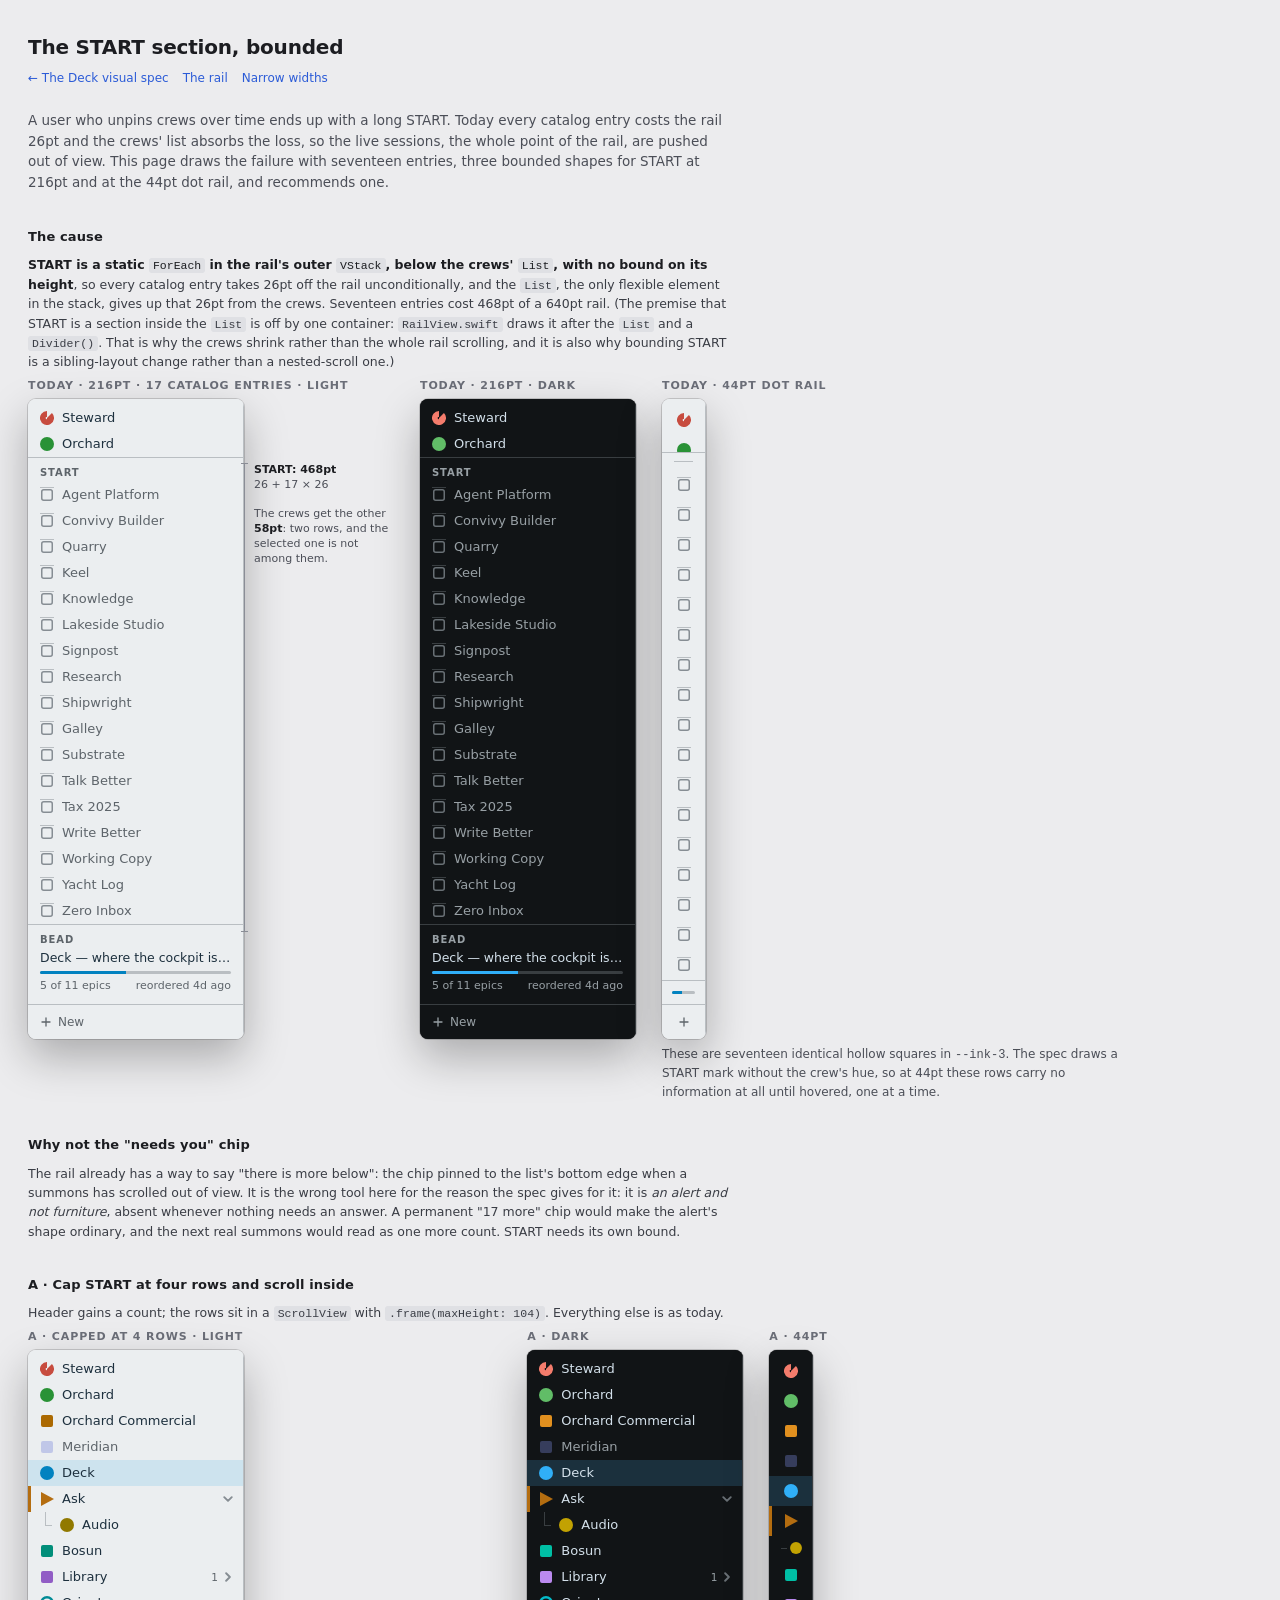
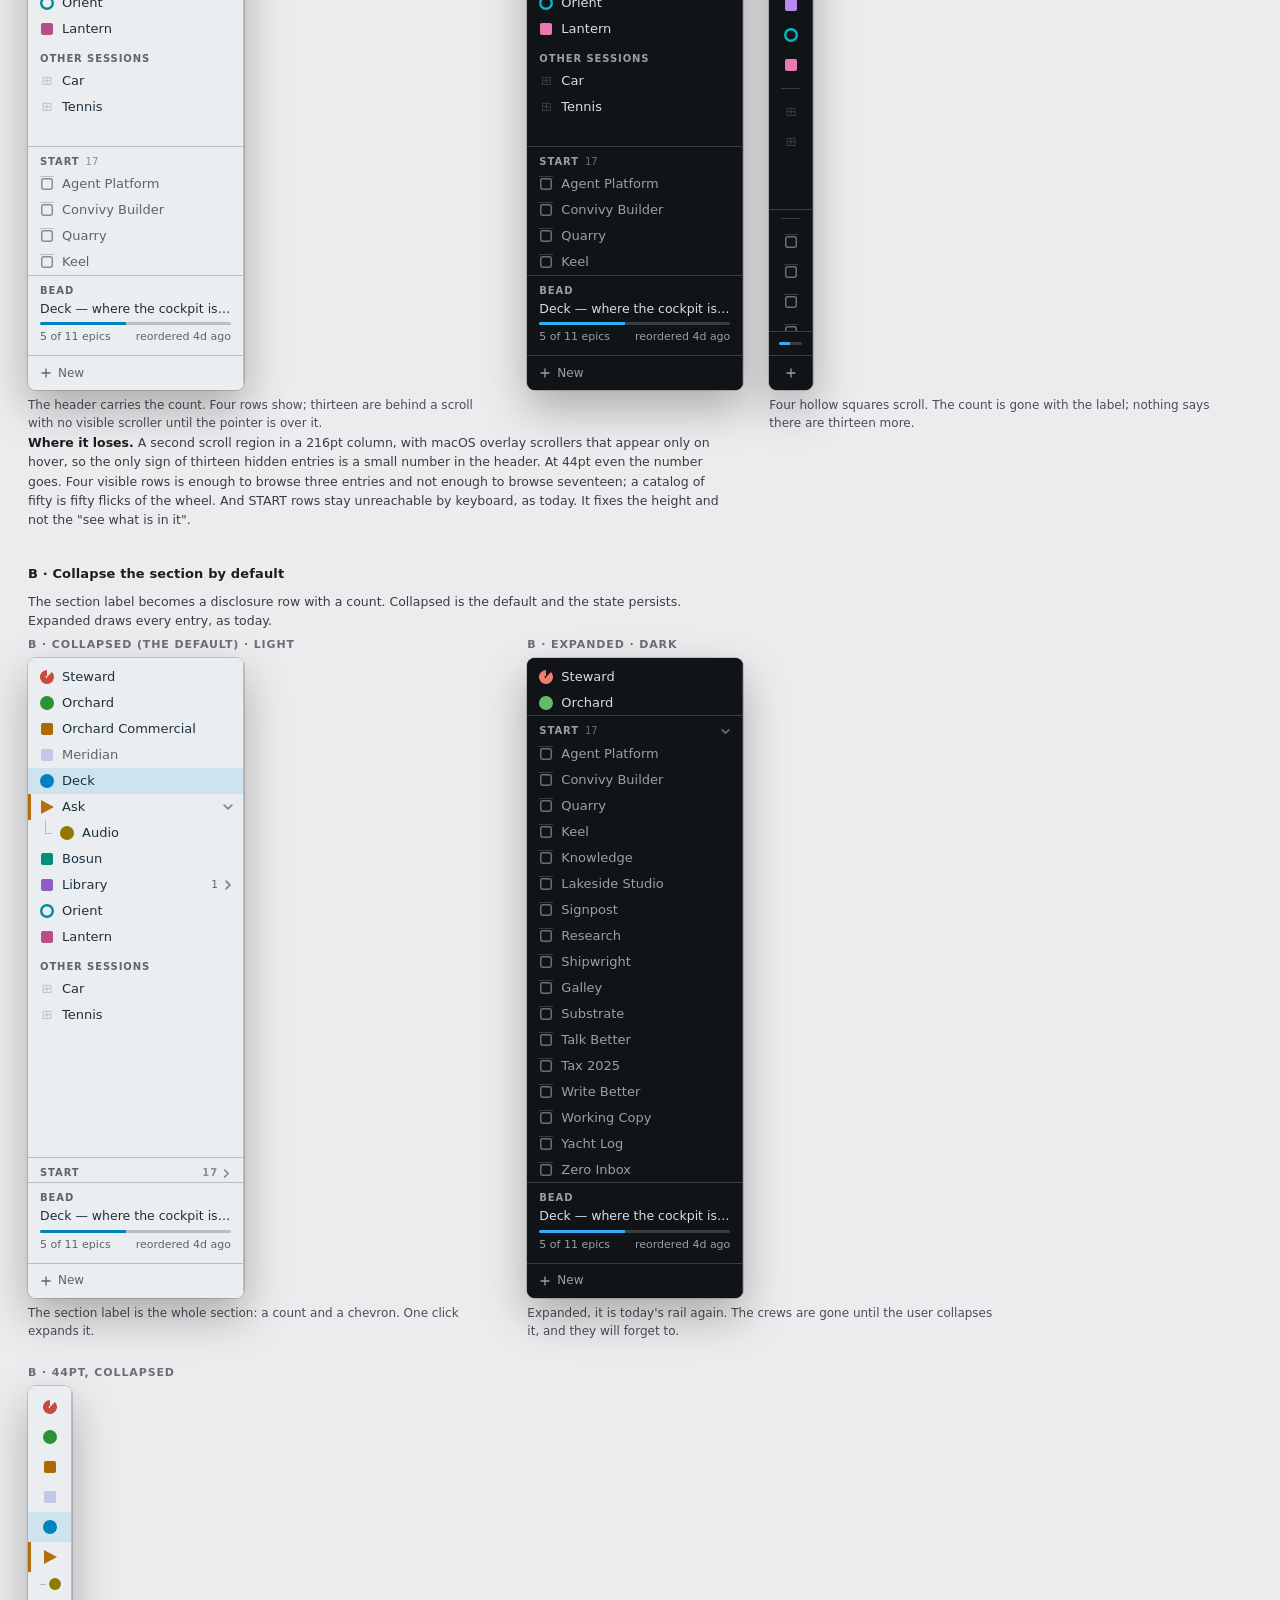
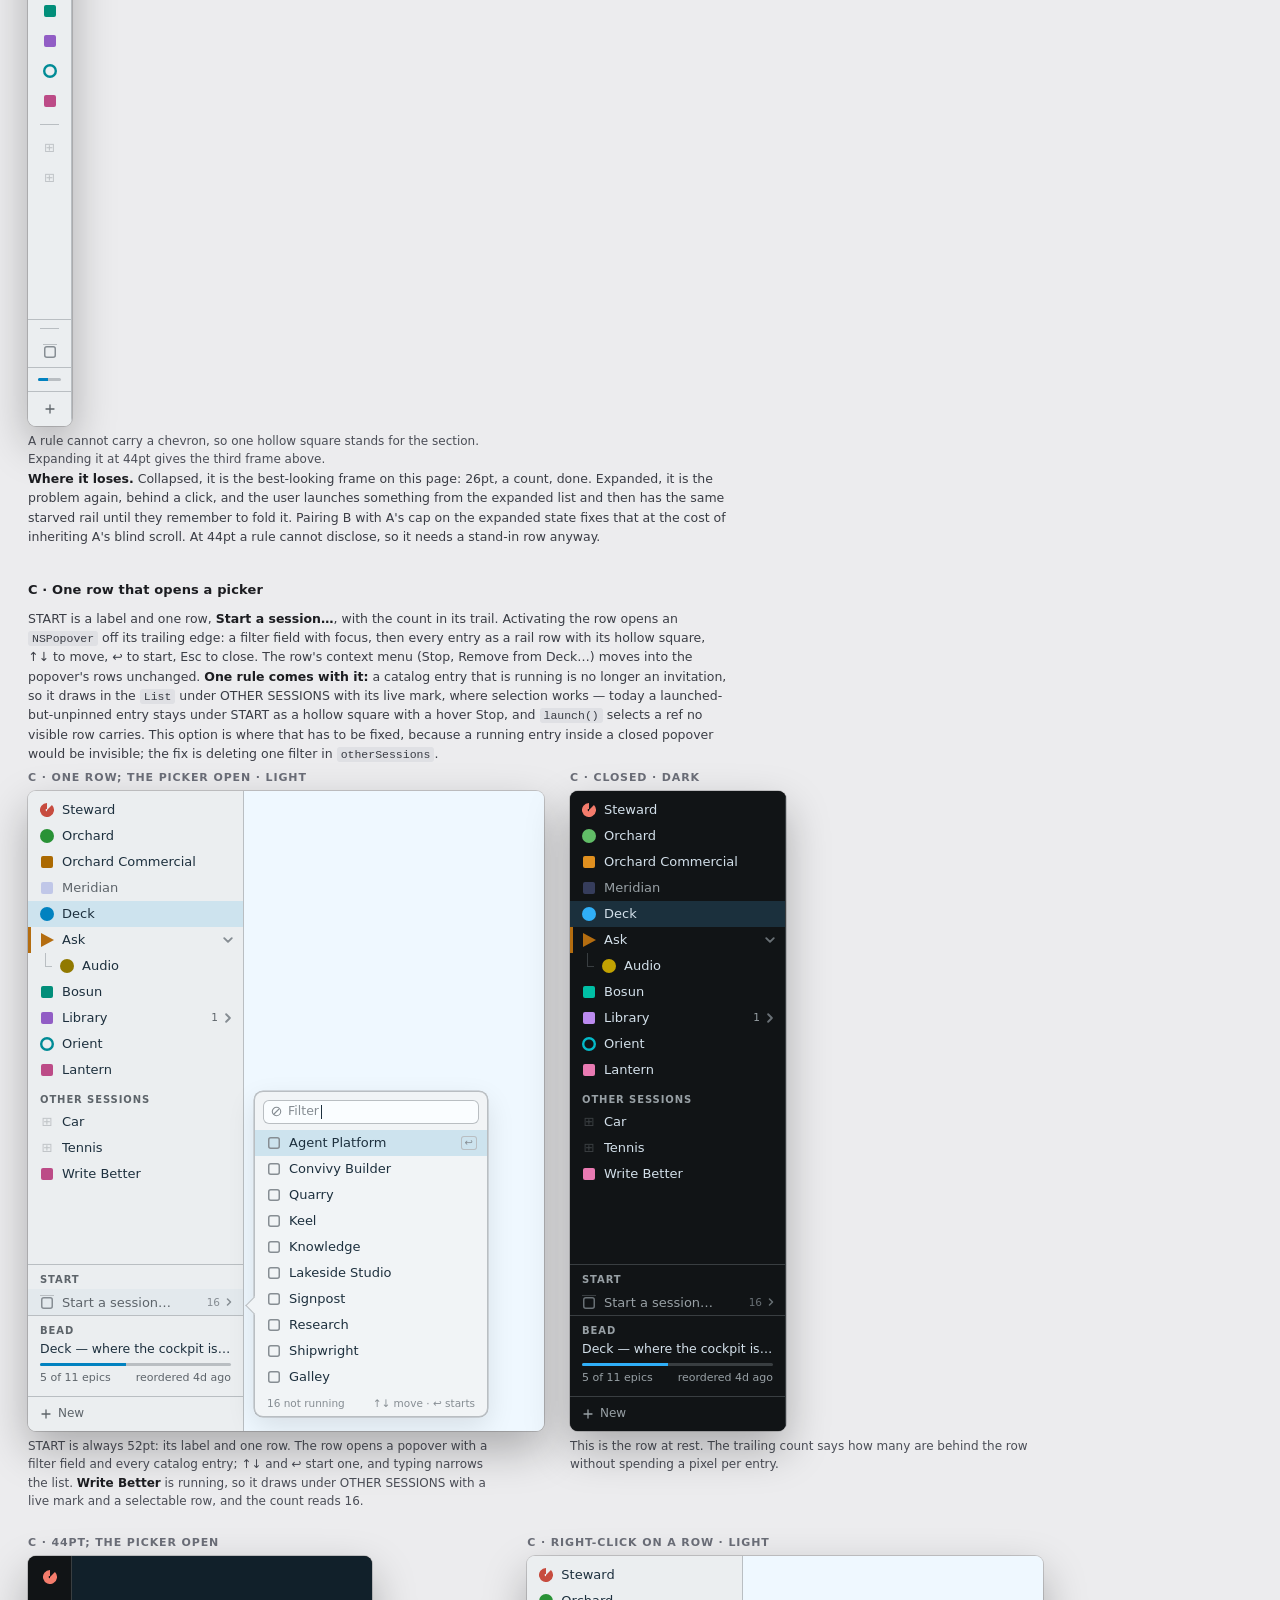
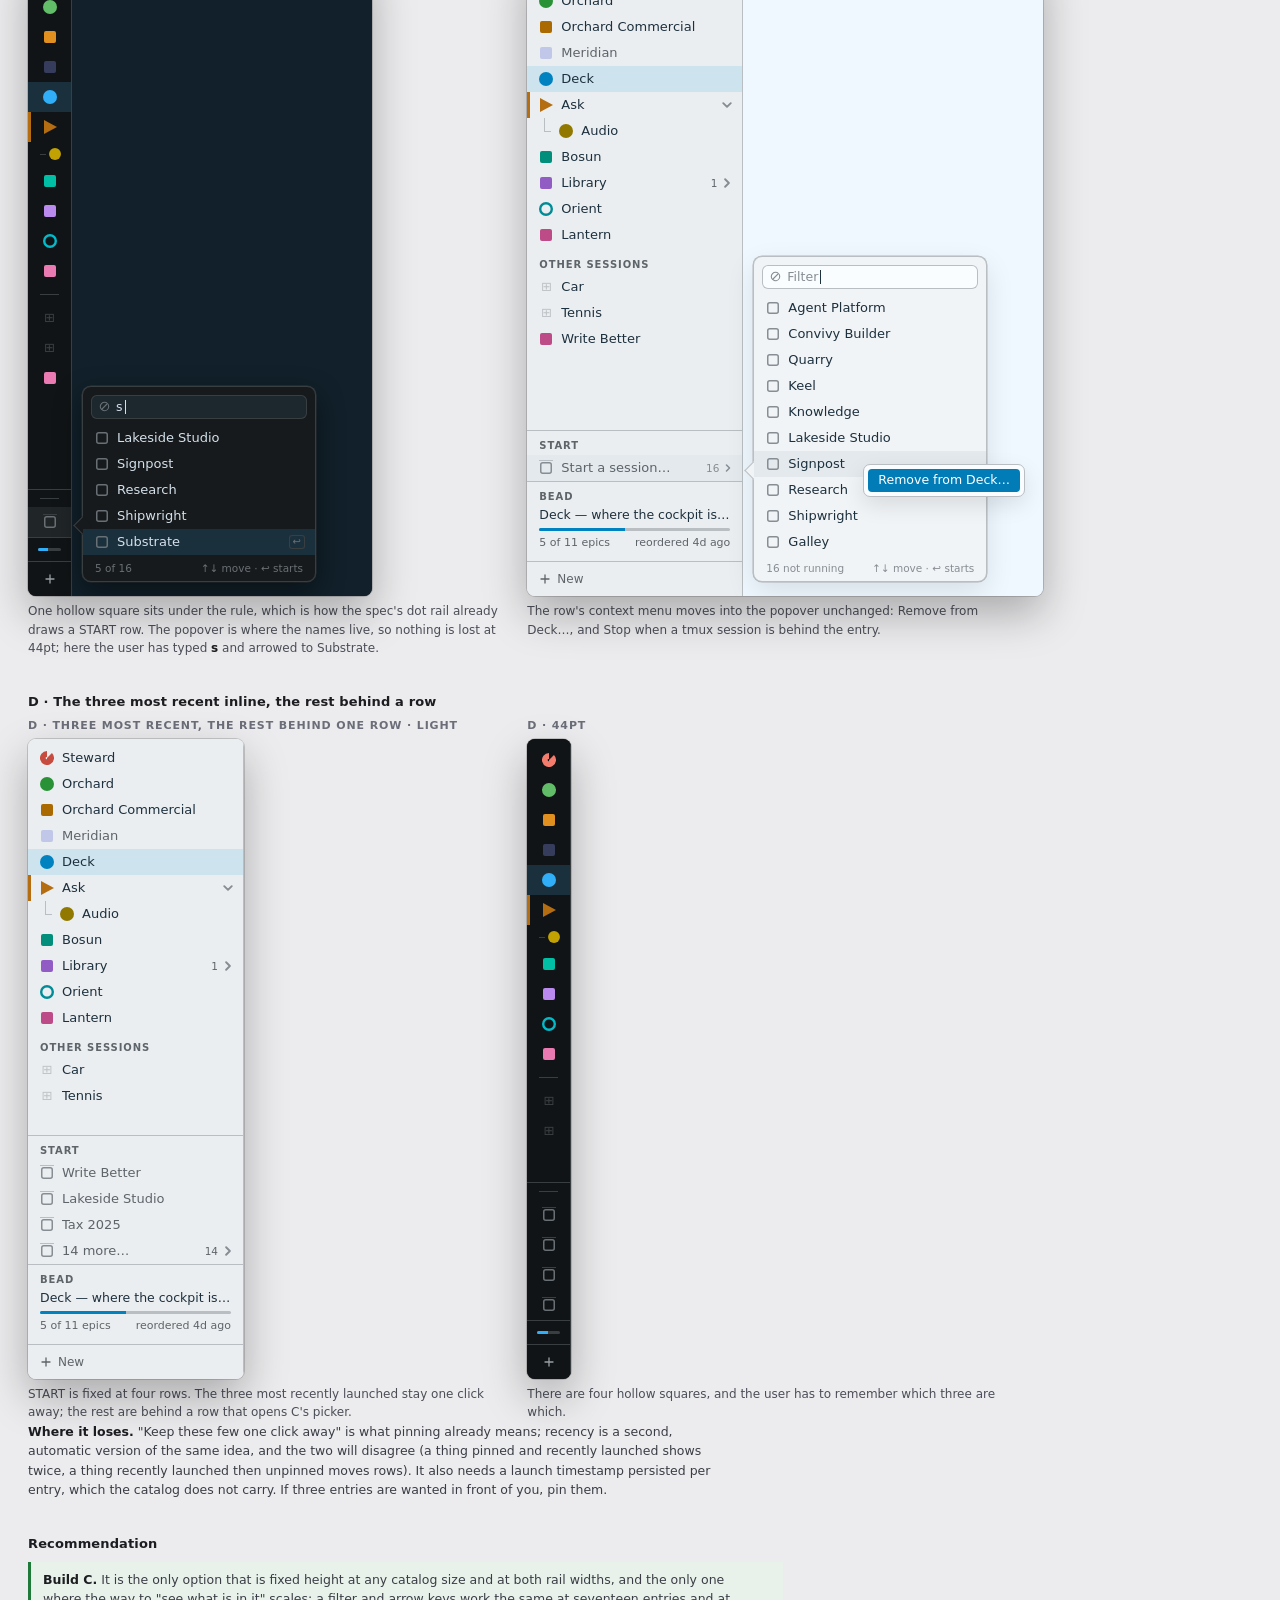
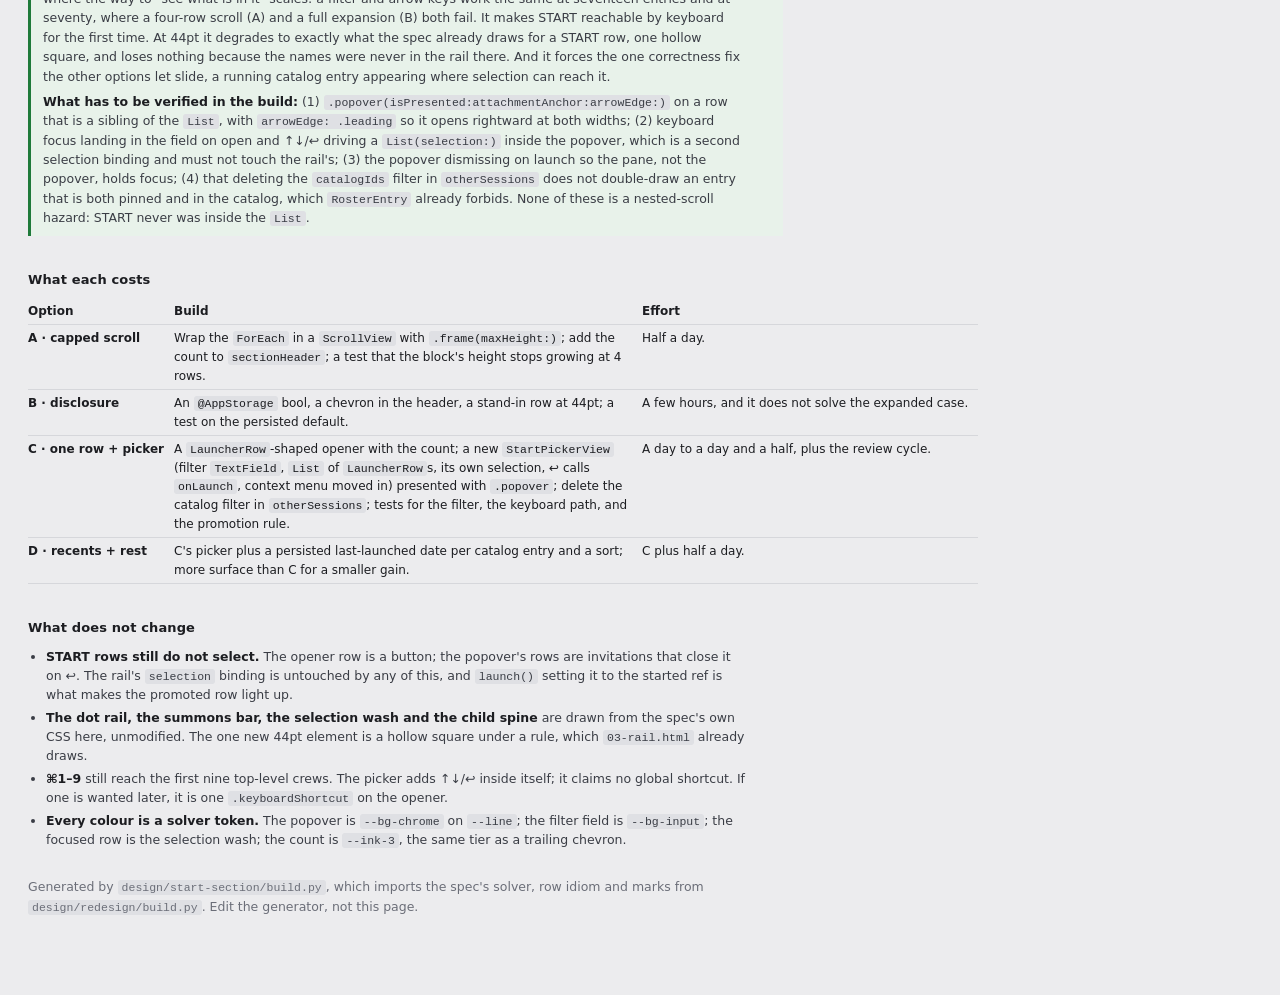
==== commit d812a5cf: "Builder 0.7.0: export of convivy-deck at 29655abe1f6caf5b2a88c87d58ebe17164ad301e Built from the pri" ====
--- a/design/start-section/index.html
+++ b/design/start-section/index.html
@@ -1180,28 +1180,28 @@
 <h2>The cause</h2>
 <p class="note"><b>START is a static <code>ForEach</code> in the rail's outer <code>VStack</code>, below the crews' <code>List</code>, with no bound on its height</b>, so every catalog entry takes 26pt off the rail unconditionally, and the <code>List</code>, the only flexible element in the stack, gives up that 26pt from the crews. Seventeen entries cost 468pt of a 640pt rail. (The premise that START is a section inside the <code>List</code> is off by one container: <code>RailView.swift</code> draws it after the <code>List</code> and a <code>Divider()</code>. That is why the crews shrink rather than the whole rail scrolling, and it is also why bounding START is a sibling-layout change rather than a nested-scroll one.)</p>
 <div class="frames"><div><div class="grid"><div><div class="frame-label">Today · 216pt · 17 catalog entries · light</div><div style="position:relative;display:inline-block;margin-right:150px;"><div class="win" data-theme="light" data-hue="240" style="--w:216px;--hgt:640px;grid-template-rows:1fr;border-radius:8px"><div class="body" style="grid-template-columns:216px"><aside class="rail" aria-label="Sessions"><div class="list starved"><div class="row hue-29" aria-label="Steward, working"><span class="mark busy hue-29" role="img" aria-label="working"><svg class="" aria-hidden="true"><use href="#m-busy"/></svg></span><span class="name">Steward</span></div>
-<div class="row hue-145" aria-label="Vivy, agents running"><span class="mark listening hue-145" role="img" aria-label="agents running"><svg class="" aria-hidden="true"><use href="#m-listening"/></svg></span><span class="name">Vivy</span></div>
-<div class="row hue-68" aria-label="Vivy Commercial, ready"><span class="mark ready hue-68" role="img" aria-label="ready"><svg class="" aria-hidden="true"><use href="#m-ready"/></svg></span><span class="name">Vivy Commercial</span></div>
-<div class="row off hue-275" aria-label="Constance, stopped"><span class="mark off hue-275" role="img" aria-label="stopped"><svg class="" aria-hidden="true"><use href="#m-ready"/></svg></span><span class="name">Constance</span></div>
+<div class="row hue-145" aria-label="Orchard, agents running"><span class="mark listening hue-145" role="img" aria-label="agents running"><svg class="" aria-hidden="true"><use href="#m-listening"/></svg></span><span class="name">Orchard</span></div>
+<div class="row hue-68" aria-label="Orchard Commercial, ready"><span class="mark ready hue-68" role="img" aria-label="ready"><svg class="" aria-hidden="true"><use href="#m-ready"/></svg></span><span class="name">Orchard Commercial</span></div>
+<div class="row off hue-275" aria-label="Meridian, stopped"><span class="mark off hue-275" role="img" aria-label="stopped"><svg class="" aria-hidden="true"><use href="#m-ready"/></svg></span><span class="name">Meridian</span></div>
 <div class="row sel hue-240" aria-label="Deck, agents running, selected"><span class="mark listening hue-240" role="img" aria-label="agents running"><svg class="" aria-hidden="true"><use href="#m-listening"/></svg></span><span class="name">Deck</span></div>
 <div class="row hue-95" aria-label="Ask, needs an answer"><i class="summons" aria-hidden="true"></i><span class="mark needs hue-95" role="img" aria-label="needs an answer"><svg class="" aria-hidden="true"><use href="#m-needs"/></svg></span><span class="name">Ask</span><span class="trail"><svg class="" aria-hidden="true"><use href="#chev-d"/></svg></span></div>
 <div class="row child last hue-95"><span class="mark listening hue-95" role="img" aria-label="agents running"><svg class="" aria-hidden="true"><use href="#m-listening"/></svg></span><span class="name">Audio</span></div>
 <div class="row hue-178" aria-label="Bosun, ready"><span class="mark ready hue-178" role="img" aria-label="ready"><svg class="" aria-hidden="true"><use href="#m-ready"/></svg></span><span class="name">Bosun</span></div>
 <div class="row hue-305" aria-label="Library, ready"><span class="mark ready hue-305" role="img" aria-label="ready"><svg class="" aria-hidden="true"><use href="#m-ready"/></svg></span><span class="name">Library</span><span class="trail">1<svg class="" aria-hidden="true"><use href="#chev-r"/></svg></span></div>
 <div class="row hue-205" aria-label="Orient, state unknown"><span class="mark unread hue-205" role="img" aria-label="state unknown"><svg class="" aria-hidden="true"><use href="#m-unread"/></svg></span><span class="name">Orient</span></div>
-<div class="row hue-350" aria-label="Selector, ready"><span class="mark ready hue-350" role="img" aria-label="ready"><svg class="" aria-hidden="true"><use href="#m-ready"/></svg></span><span class="name">Selector</span></div>
+<div class="row hue-350" aria-label="Lantern, ready"><span class="mark ready hue-350" role="img" aria-label="ready"><svg class="" aria-hidden="true"><use href="#m-ready"/></svg></span><span class="name">Lantern</span></div>
 <div class="sect sectlabel" aria-label="Other sessions">Other sessions</div>
 <div class="row hue-95"><span class="mark term would hue-95" role="img" aria-label="a terminal with no agent">⊞</span><span class="name">Car</span></div>
 <div class="row hue-95"><span class="mark term would hue-95" role="img" aria-label="a terminal with no agent">⊞</span><span class="name">Tennis</span></div></div><div class="start today"><div class="sect sectlabel" aria-label="Start">Start</div><div class="rows"><div class="row off hue-29" aria-label="Agent Platform, not running; activate to start"><span class="mark start hue-29" role="img" aria-label="not running; activate to start"><svg class="" aria-hidden="true"><use href="#m-start"/></svg></span><span class="name">Agent Platform</span></div>
 <div class="row off hue-145" aria-label="Convivy Builder, not running; activate to start"><span class="mark start hue-145" role="img" aria-label="not running; activate to start"><svg class="" aria-hidden="true"><use href="#m-start"/></svg></span><span class="name">Convivy Builder</span></div>
-<div class="row off hue-240" aria-label="Hollis, not running; activate to start"><span class="mark start hue-240" role="img" aria-label="not running; activate to start"><svg class="" aria-hidden="true"><use href="#m-start"/></svg></span><span class="name">Hollis</span></div>
+<div class="row off hue-240" aria-label="Quarry, not running; activate to start"><span class="mark start hue-240" role="img" aria-label="not running; activate to start"><svg class="" aria-hidden="true"><use href="#m-start"/></svg></span><span class="name">Quarry</span></div>
 <div class="row off hue-350" aria-label="Keel, not running; activate to start"><span class="mark start hue-350" role="img" aria-label="not running; activate to start"><svg class="" aria-hidden="true"><use href="#m-start"/></svg></span><span class="name">Keel</span></div>
 <div class="row off hue-95" aria-label="Knowledge, not running; activate to start"><span class="mark start hue-95" role="img" aria-label="not running; activate to start"><svg class="" aria-hidden="true"><use href="#m-start"/></svg></span><span class="name">Knowledge</span></div>
-<div class="row off hue-205" aria-label="NYH Studio, not running; activate to start"><span class="mark start hue-205" role="img" aria-label="not running; activate to start"><svg class="" aria-hidden="true"><use href="#m-start"/></svg></span><span class="name">NYH Studio</span></div>
-<div class="row off hue-305" aria-label="Placard, not running; activate to start"><span class="mark start hue-305" role="img" aria-label="not running; activate to start"><svg class="" aria-hidden="true"><use href="#m-start"/></svg></span><span class="name">Placard</span></div>
+<div class="row off hue-205" aria-label="Lakeside Studio, not running; activate to start"><span class="mark start hue-205" role="img" aria-label="not running; activate to start"><svg class="" aria-hidden="true"><use href="#m-start"/></svg></span><span class="name">Lakeside Studio</span></div>
+<div class="row off hue-305" aria-label="Signpost, not running; activate to start"><span class="mark start hue-305" role="img" aria-label="not running; activate to start"><svg class="" aria-hidden="true"><use href="#m-start"/></svg></span><span class="name">Signpost</span></div>
 <div class="row off hue-68" aria-label="Research, not running; activate to start"><span class="mark start hue-68" role="img" aria-label="not running; activate to start"><svg class="" aria-hidden="true"><use href="#m-start"/></svg></span><span class="name">Research</span></div>
 <div class="row off hue-178" aria-label="Shipwright, not running; activate to start"><span class="mark start hue-178" role="img" aria-label="not running; activate to start"><svg class="" aria-hidden="true"><use href="#m-start"/></svg></span><span class="name">Shipwright</span></div>
-<div class="row off hue-275" aria-label="Sous Chef, not running; activate to start"><span class="mark start hue-275" role="img" aria-label="not running; activate to start"><svg class="" aria-hidden="true"><use href="#m-start"/></svg></span><span class="name">Sous Chef</span></div>
+<div class="row off hue-275" aria-label="Galley, not running; activate to start"><span class="mark start hue-275" role="img" aria-label="not running; activate to start"><svg class="" aria-hidden="true"><use href="#m-start"/></svg></span><span class="name">Galley</span></div>
 <div class="row off hue-29" aria-label="Substrate, not running; activate to start"><span class="mark start hue-29" role="img" aria-label="not running; activate to start"><svg class="" aria-hidden="true"><use href="#m-start"/></svg></span><span class="name">Substrate</span></div>
 <div class="row off hue-145" aria-label="Talk Better, not running; activate to start"><span class="mark start hue-145" role="img" aria-label="not running; activate to start"><svg class="" aria-hidden="true"><use href="#m-start"/></svg></span><span class="name">Talk Better</span></div>
 <div class="row off hue-240" aria-label="Tax 2025, not running; activate to start"><span class="mark start hue-240" role="img" aria-label="not running; activate to start"><svg class="" aria-hidden="true"><use href="#m-start"/></svg></span><span class="name">Tax 2025</span></div>
@@ -1209,28 +1209,28 @@
 <div class="row off hue-95" aria-label="Working Copy, not running; activate to start"><span class="mark start hue-95" role="img" aria-label="not running; activate to start"><svg class="" aria-hidden="true"><use href="#m-start"/></svg></span><span class="name">Working Copy</span></div>
 <div class="row off hue-205" aria-label="Yacht Log, not running; activate to start"><span class="mark start hue-205" role="img" aria-label="not running; activate to start"><svg class="" aria-hidden="true"><use href="#m-start"/></svg></span><span class="name">Yacht Log</span></div>
 <div class="row off hue-305" aria-label="Zero Inbox, not running; activate to start"><span class="mark start hue-305" role="img" aria-label="not running; activate to start"><svg class="" aria-hidden="true"><use href="#m-start"/></svg></span><span class="name">Zero Inbox</span></div></div></div><div class="foot"><div class="bead" role="button"><div class="sectlabel">Bead</div><div class="t">Deck — where the cockpit is going, and where it is now</div><div class="meter" aria-hidden="true"><i style="width:45%"></i></div><div class="f"><span>5 of 11 epics</span><span>reordered 4d ago</span></div></div><div class="newbtn" role="button"><svg class="" aria-hidden="true"><use href="#i-plus"/></svg><span>New</span></div></div></aside></div></div><div class="measure" style="top:64px;height:468px;--mh:468px"><b>START: 468pt</b><br>26 + 17 × 26<br><br>The crews get the other <b>58pt</b>: two rows, and the selected one is not among them.</div></div></div><div><div class="frame-label">Today · 216pt · dark</div><div style="position:relative;display:inline-block;"><div class="win" data-theme="dark" data-hue="240" style="--w:216px;--hgt:640px;grid-template-rows:1fr;border-radius:8px"><div class="body" style="grid-template-columns:216px"><aside class="rail" aria-label="Sessions"><div class="list starved"><div class="row hue-29" aria-label="Steward, working"><span class="mark busy hue-29" role="img" aria-label="working"><svg class="" aria-hidden="true"><use href="#m-busy"/></svg></span><span class="name">Steward</span></div>
-<div class="row hue-145" aria-label="Vivy, agents running"><span class="mark listening hue-145" role="img" aria-label="agents running"><svg class="" aria-hidden="true"><use href="#m-listening"/></svg></span><span class="name">Vivy</span></div>
-<div class="row hue-68" aria-label="Vivy Commercial, ready"><span class="mark ready hue-68" role="img" aria-label="ready"><svg class="" aria-hidden="true"><use href="#m-ready"/></svg></span><span class="name">Vivy Commercial</span></div>
-<div class="row off hue-275" aria-label="Constance, stopped"><span class="mark off hue-275" role="img" aria-label="stopped"><svg class="" aria-hidden="true"><use href="#m-ready"/></svg></span><span class="name">Constance</span></div>
+<div class="row hue-145" aria-label="Orchard, agents running"><span class="mark listening hue-145" role="img" aria-label="agents running"><svg class="" aria-hidden="true"><use href="#m-listening"/></svg></span><span class="name">Orchard</span></div>
+<div class="row hue-68" aria-label="Orchard Commercial, ready"><span class="mark ready hue-68" role="img" aria-label="ready"><svg class="" aria-hidden="true"><use href="#m-ready"/></svg></span><span class="name">Orchard Commercial</span></div>
+<div class="row off hue-275" aria-label="Meridian, stopped"><span class="mark off hue-275" role="img" aria-label="stopped"><svg class="" aria-hidden="true"><use href="#m-ready"/></svg></span><span class="name">Meridian</span></div>
 <div class="row sel hue-240" aria-label="Deck, agents running, selected"><span class="mark listening hue-240" role="img" aria-label="agents running"><svg class="" aria-hidden="true"><use href="#m-listening"/></svg></span><span class="name">Deck</span></div>
 <div class="row hue-95" aria-label="Ask, needs an answer"><i class="summons" aria-hidden="true"></i><span class="mark needs hue-95" role="img" aria-label="needs an answer"><svg class="" aria-hidden="true"><use href="#m-needs"/></svg></span><span class="name">Ask</span><span class="trail"><svg class="" aria-hidden="true"><use href="#chev-d"/></svg></span></div>
 <div class="row child last hue-95"><span class="mark listening hue-95" role="img" aria-label="agents running"><svg class="" aria-hidden="true"><use href="#m-listening"/></svg></span><span class="name">Audio</span></div>
 <div class="row hue-178" aria-label="Bosun, ready"><span class="mark ready hue-178" role="img" aria-label="ready"><svg class="" aria-hidden="true"><use href="#m-ready"/></svg></span><span class="name">Bosun</span></div>
 <div class="row hue-305" aria-label="Library, ready"><span class="mark ready hue-305" role="img" aria-label="ready"><svg class="" aria-hidden="true"><use href="#m-ready"/></svg></span><span class="name">Library</span><span class="trail">1<svg class="" aria-hidden="true"><use href="#chev-r"/></svg></span></div>
 <div class="row hue-205" aria-label="Orient, state unknown"><span class="mark unread hue-205" role="img" aria-label="state unknown"><svg class="" aria-hidden="true"><use href="#m-unread"/></svg></span><span class="name">Orient</span></div>
-<div class="row hue-350" aria-label="Selector, ready"><span class="mark ready hue-350" role="img" aria-label="ready"><svg class="" aria-hidden="true"><use href="#m-ready"/></svg></span><span class="name">Selector</span></div>
+<div class="row hue-350" aria-label="Lantern, ready"><span class="mark ready hue-350" role="img" aria-label="ready"><svg class="" aria-hidden="true"><use href="#m-ready"/></svg></span><span class="name">Lantern</span></div>
 <div class="sect sectlabel" aria-label="Other sessions">Other sessions</div>
 <div class="row hue-95"><span class="mark term would hue-95" role="img" aria-label="a terminal with no agent">⊞</span><span class="name">Car</span></div>
 <div class="row hue-95"><span class="mark term would hue-95" role="img" aria-label="a terminal with no agent">⊞</span><span class="name">Tennis</span></div></div><div class="start today"><div class="sect sectlabel" aria-label="Start">Start</div><div class="rows"><div class="row off hue-29" aria-label="Agent Platform, not running; activate to start"><span class="mark start hue-29" role="img" aria-label="not running; activate to start"><svg class="" aria-hidden="true"><use href="#m-start"/></svg></span><span class="name">Agent Platform</span></div>
 <div class="row off hue-145" aria-label="Convivy Builder, not running; activate to start"><span class="mark start hue-145" role="img" aria-label="not running; activate to start"><svg class="" aria-hidden="true"><use href="#m-start"/></svg></span><span class="name">Convivy Builder</span></div>
-<div class="row off hue-240" aria-label="Hollis, not running; activate to start"><span class="mark start hue-240" role="img" aria-label="not running; activate to start"><svg class="" aria-hidden="true"><use href="#m-start"/></svg></span><span class="name">Hollis</span></div>
+<div class="row off hue-240" aria-label="Quarry, not running; activate to start"><span class="mark start hue-240" role="img" aria-label="not running; activate to start"><svg class="" aria-hidden="true"><use href="#m-start"/></svg></span><span class="name">Quarry</span></div>
 <div class="row off hue-350" aria-label="Keel, not running; activate to start"><span class="mark start hue-350" role="img" aria-label="not running; activate to start"><svg class="" aria-hidden="true"><use href="#m-start"/></svg></span><span class="name">Keel</span></div>
 <div class="row off hue-95" aria-label="Knowledge, not running; activate to start"><span class="mark start hue-95" role="img" aria-label="not running; activate to start"><svg class="" aria-hidden="true"><use href="#m-start"/></svg></span><span class="name">Knowledge</span></div>
-<div class="row off hue-205" aria-label="NYH Studio, not running; activate to start"><span class="mark start hue-205" role="img" aria-label="not running; activate to start"><svg class="" aria-hidden="true"><use href="#m-start"/></svg></span><span class="name">NYH Studio</span></div>
-<div class="row off hue-305" aria-label="Placard, not running; activate to start"><span class="mark start hue-305" role="img" aria-label="not running; activate to start"><svg class="" aria-hidden="true"><use href="#m-start"/></svg></span><span class="name">Placard</span></div>
+<div class="row off hue-205" aria-label="Lakeside Studio, not running; activate to start"><span class="mark start hue-205" role="img" aria-label="not running; activate to start"><svg class="" aria-hidden="true"><use href="#m-start"/></svg></span><span class="name">Lakeside Studio</span></div>
+<div class="row off hue-305" aria-label="Signpost, not running; activate to start"><span class="mark start hue-305" role="img" aria-label="not running; activate to start"><svg class="" aria-hidden="true"><use href="#m-start"/></svg></span><span class="name">Signpost</span></div>
 <div class="row off hue-68" aria-label="Research, not running; activate to start"><span class="mark start hue-68" role="img" aria-label="not running; activate to start"><svg class="" aria-hidden="true"><use href="#m-start"/></svg></span><span class="name">Research</span></div>
 <div class="row off hue-178" aria-label="Shipwright, not running; activate to start"><span class="mark start hue-178" role="img" aria-label="not running; activate to start"><svg class="" aria-hidden="true"><use href="#m-start"/></svg></span><span class="name">Shipwright</span></div>
-<div class="row off hue-275" aria-label="Sous Chef, not running; activate to start"><span class="mark start hue-275" role="img" aria-label="not running; activate to start"><svg class="" aria-hidden="true"><use href="#m-start"/></svg></span><span class="name">Sous Chef</span></div>
+<div class="row off hue-275" aria-label="Galley, not running; activate to start"><span class="mark start hue-275" role="img" aria-label="not running; activate to start"><svg class="" aria-hidden="true"><use href="#m-start"/></svg></span><span class="name">Galley</span></div>
 <div class="row off hue-29" aria-label="Substrate, not running; activate to start"><span class="mark start hue-29" role="img" aria-label="not running; activate to start"><svg class="" aria-hidden="true"><use href="#m-start"/></svg></span><span class="name">Substrate</span></div>
 <div class="row off hue-145" aria-label="Talk Better, not running; activate to start"><span class="mark start hue-145" role="img" aria-label="not running; activate to start"><svg class="" aria-hidden="true"><use href="#m-start"/></svg></span><span class="name">Talk Better</span></div>
 <div class="row off hue-240" aria-label="Tax 2025, not running; activate to start"><span class="mark start hue-240" role="img" aria-label="not running; activate to start"><svg class="" aria-hidden="true"><use href="#m-start"/></svg></span><span class="name">Tax 2025</span></div>
@@ -1238,28 +1238,28 @@
 <div class="row off hue-95" aria-label="Working Copy, not running; activate to start"><span class="mark start hue-95" role="img" aria-label="not running; activate to start"><svg class="" aria-hidden="true"><use href="#m-start"/></svg></span><span class="name">Working Copy</span></div>
 <div class="row off hue-205" aria-label="Yacht Log, not running; activate to start"><span class="mark start hue-205" role="img" aria-label="not running; activate to start"><svg class="" aria-hidden="true"><use href="#m-start"/></svg></span><span class="name">Yacht Log</span></div>
 <div class="row off hue-305" aria-label="Zero Inbox, not running; activate to start"><span class="mark start hue-305" role="img" aria-label="not running; activate to start"><svg class="" aria-hidden="true"><use href="#m-start"/></svg></span><span class="name">Zero Inbox</span></div></div></div><div class="foot"><div class="bead" role="button"><div class="sectlabel">Bead</div><div class="t">Deck — where the cockpit is going, and where it is now</div><div class="meter" aria-hidden="true"><i style="width:45%"></i></div><div class="f"><span>5 of 11 epics</span><span>reordered 4d ago</span></div></div><div class="newbtn" role="button"><svg class="" aria-hidden="true"><use href="#i-plus"/></svg><span>New</span></div></div></aside></div></div></div></div><div><div class="frame-label">Today · 44pt dot rail</div><div style="position:relative;display:inline-block;"><div class="win" data-theme="light" data-hue="240" style="--w:44px;--hgt:640px;grid-template-rows:1fr;border-radius:8px"><div class="body dots" style="grid-template-columns:44px"><aside class="rail dots" aria-label="Sessions"><div class="list starved"><div class="row hue-29" title="Steward" aria-label="Steward, working"><span class="mark busy hue-29" role="img" aria-label="working"><svg class="" aria-hidden="true"><use href="#m-busy"/></svg></span></div>
-<div class="row hue-145" title="Vivy" aria-label="Vivy, agents running"><span class="mark listening hue-145" role="img" aria-label="agents running"><svg class="" aria-hidden="true"><use href="#m-listening"/></svg></span></div>
-<div class="row hue-68" title="Vivy Commercial" aria-label="Vivy Commercial, ready"><span class="mark ready hue-68" role="img" aria-label="ready"><svg class="" aria-hidden="true"><use href="#m-ready"/></svg></span></div>
-<div class="row off hue-275" title="Constance" aria-label="Constance, stopped"><span class="mark off hue-275" role="img" aria-label="stopped"><svg class="" aria-hidden="true"><use href="#m-ready"/></svg></span></div>
+<div class="row hue-145" title="Orchard" aria-label="Orchard, agents running"><span class="mark listening hue-145" role="img" aria-label="agents running"><svg class="" aria-hidden="true"><use href="#m-listening"/></svg></span></div>
+<div class="row hue-68" title="Orchard Commercial" aria-label="Orchard Commercial, ready"><span class="mark ready hue-68" role="img" aria-label="ready"><svg class="" aria-hidden="true"><use href="#m-ready"/></svg></span></div>
+<div class="row off hue-275" title="Meridian" aria-label="Meridian, stopped"><span class="mark off hue-275" role="img" aria-label="stopped"><svg class="" aria-hidden="true"><use href="#m-ready"/></svg></span></div>
 <div class="row sel hue-240" title="Deck" aria-label="Deck, agents running, selected"><span class="mark listening hue-240" role="img" aria-label="agents running"><svg class="" aria-hidden="true"><use href="#m-listening"/></svg></span></div>
 <div class="row hue-95" title="Ask" aria-label="Ask, needs an answer"><i class="summons" aria-hidden="true"></i><span class="mark needs hue-95" role="img" aria-label="needs an answer"><svg class="" aria-hidden="true"><use href="#m-needs"/></svg></span></div>
 <div class="row child last hue-95" title="Audio"><span class="mark listening hue-95" role="img" aria-label="agents running"><svg class="" aria-hidden="true"><use href="#m-listening"/></svg></span></div>
 <div class="row hue-178" title="Bosun" aria-label="Bosun, ready"><span class="mark ready hue-178" role="img" aria-label="ready"><svg class="" aria-hidden="true"><use href="#m-ready"/></svg></span></div>
 <div class="row hue-305" title="Library" aria-label="Library, ready"><span class="mark ready hue-305" role="img" aria-label="ready"><svg class="" aria-hidden="true"><use href="#m-ready"/></svg></span></div>
 <div class="row hue-205" title="Orient" aria-label="Orient, state unknown"><span class="mark unread hue-205" role="img" aria-label="state unknown"><svg class="" aria-hidden="true"><use href="#m-unread"/></svg></span></div>
-<div class="row hue-350" title="Selector" aria-label="Selector, ready"><span class="mark ready hue-350" role="img" aria-label="ready"><svg class="" aria-hidden="true"><use href="#m-ready"/></svg></span></div>
+<div class="row hue-350" title="Lantern" aria-label="Lantern, ready"><span class="mark ready hue-350" role="img" aria-label="ready"><svg class="" aria-hidden="true"><use href="#m-ready"/></svg></span></div>
 <div class="sect sectlabel" aria-label="Other sessions">Other sessions</div>
 <div class="row hue-95" title="Car"><span class="mark term would hue-95" role="img" aria-label="a terminal with no agent">⊞</span></div>
 <div class="row hue-95" title="Tennis"><span class="mark term would hue-95" role="img" aria-label="a terminal with no agent">⊞</span></div></div><div class="start today"><div class="sect sectlabel" aria-label="Start">Start</div><div class="rows"><div class="row off hue-29" title="Agent Platform" aria-label="Agent Platform, not running; activate to start"><span class="mark start hue-29" role="img" aria-label="not running; activate to start"><svg class="" aria-hidden="true"><use href="#m-start"/></svg></span></div>
 <div class="row off hue-145" title="Convivy Builder" aria-label="Convivy Builder, not running; activate to start"><span class="mark start hue-145" role="img" aria-label="not running; activate to start"><svg class="" aria-hidden="true"><use href="#m-start"/></svg></span></div>
-<div class="row off hue-240" title="Hollis" aria-label="Hollis, not running; activate to start"><span class="mark start hue-240" role="img" aria-label="not running; activate to start"><svg class="" aria-hidden="true"><use href="#m-start"/></svg></span></div>
+<div class="row off hue-240" title="Quarry" aria-label="Quarry, not running; activate to start"><span class="mark start hue-240" role="img" aria-label="not running; activate to start"><svg class="" aria-hidden="true"><use href="#m-start"/></svg></span></div>
 <div class="row off hue-350" title="Keel" aria-label="Keel, not running; activate to start"><span class="mark start hue-350" role="img" aria-label="not running; activate to start"><svg class="" aria-hidden="true"><use href="#m-start"/></svg></span></div>
 <div class="row off hue-95" title="Knowledge" aria-label="Knowledge, not running; activate to start"><span class="mark start hue-95" role="img" aria-label="not running; activate to start"><svg class="" aria-hidden="true"><use href="#m-start"/></svg></span></div>
-<div class="row off hue-205" title="NYH Studio" aria-label="NYH Studio, not running; activate to start"><span class="mark start hue-205" role="img" aria-label="not running; activate to start"><svg class="" aria-hidden="true"><use href="#m-start"/></svg></span></div>
-<div class="row off hue-305" title="Placard" aria-label="Placard, not running; activate to start"><span class="mark start hue-305" role="img" aria-label="not running; activate to start"><svg class="" aria-hidden="true"><use href="#m-start"/></svg></span></div>
+<div class="row off hue-205" title="Lakeside Studio" aria-label="Lakeside Studio, not running; activate to start"><span class="mark start hue-205" role="img" aria-label="not running; activate to start"><svg class="" aria-hidden="true"><use href="#m-start"/></svg></span></div>
+<div class="row off hue-305" title="Signpost" aria-label="Signpost, not running; activate to start"><span class="mark start hue-305" role="img" aria-label="not running; activate to start"><svg class="" aria-hidden="true"><use href="#m-start"/></svg></span></div>
 <div class="row off hue-68" title="Research" aria-label="Research, not running; activate to start"><span class="mark start hue-68" role="img" aria-label="not running; activate to start"><svg class="" aria-hidden="true"><use href="#m-start"/></svg></span></div>
 <div class="row off hue-178" title="Shipwright" aria-label="Shipwright, not running; activate to start"><span class="mark start hue-178" role="img" aria-label="not running; activate to start"><svg class="" aria-hidden="true"><use href="#m-start"/></svg></span></div>
-<div class="row off hue-275" title="Sous Chef" aria-label="Sous Chef, not running; activate to start"><span class="mark start hue-275" role="img" aria-label="not running; activate to start"><svg class="" aria-hidden="true"><use href="#m-start"/></svg></span></div>
+<div class="row off hue-275" title="Galley" aria-label="Galley, not running; activate to start"><span class="mark start hue-275" role="img" aria-label="not running; activate to start"><svg class="" aria-hidden="true"><use href="#m-start"/></svg></span></div>
 <div class="row off hue-29" title="Substrate" aria-label="Substrate, not running; activate to start"><span class="mark start hue-29" role="img" aria-label="not running; activate to start"><svg class="" aria-hidden="true"><use href="#m-start"/></svg></span></div>
 <div class="row off hue-145" title="Talk Better" aria-label="Talk Better, not running; activate to start"><span class="mark start hue-145" role="img" aria-label="not running; activate to start"><svg class="" aria-hidden="true"><use href="#m-start"/></svg></span></div>
 <div class="row off hue-240" title="Tax 2025" aria-label="Tax 2025, not running; activate to start"><span class="mark start hue-240" role="img" aria-label="not running; activate to start"><svg class="" aria-hidden="true"><use href="#m-start"/></svg></span></div>
@@ -1274,28 +1274,28 @@
 <h2>A · Cap START at four rows and scroll inside</h2>
 <p class="note">Header gains a count; the rows sit in a <code>ScrollView</code> with <code>.frame(maxHeight: 104)</code>. Everything else is as today.</p>
 <div class="frames"><div><div class="grid"><div><div class="frame-label">A · capped at 4 rows · light</div><div style="position:relative;display:inline-block;"><div class="win" data-theme="light" data-hue="240" style="--w:216px;--hgt:640px;grid-template-rows:1fr;border-radius:8px"><div class="body" style="grid-template-columns:216px"><aside class="rail" aria-label="Sessions"><div class="list "><div class="row hue-29" aria-label="Steward, working"><span class="mark busy hue-29" role="img" aria-label="working"><svg class="" aria-hidden="true"><use href="#m-busy"/></svg></span><span class="name">Steward</span></div>
-<div class="row hue-145" aria-label="Vivy, agents running"><span class="mark listening hue-145" role="img" aria-label="agents running"><svg class="" aria-hidden="true"><use href="#m-listening"/></svg></span><span class="name">Vivy</span></div>
-<div class="row hue-68" aria-label="Vivy Commercial, ready"><span class="mark ready hue-68" role="img" aria-label="ready"><svg class="" aria-hidden="true"><use href="#m-ready"/></svg></span><span class="name">Vivy Commercial</span></div>
-<div class="row off hue-275" aria-label="Constance, stopped"><span class="mark off hue-275" role="img" aria-label="stopped"><svg class="" aria-hidden="true"><use href="#m-ready"/></svg></span><span class="name">Constance</span></div>
+<div class="row hue-145" aria-label="Orchard, agents running"><span class="mark listening hue-145" role="img" aria-label="agents running"><svg class="" aria-hidden="true"><use href="#m-listening"/></svg></span><span class="name">Orchard</span></div>
+<div class="row hue-68" aria-label="Orchard Commercial, ready"><span class="mark ready hue-68" role="img" aria-label="ready"><svg class="" aria-hidden="true"><use href="#m-ready"/></svg></span><span class="name">Orchard Commercial</span></div>
+<div class="row off hue-275" aria-label="Meridian, stopped"><span class="mark off hue-275" role="img" aria-label="stopped"><svg class="" aria-hidden="true"><use href="#m-ready"/></svg></span><span class="name">Meridian</span></div>
 <div class="row sel hue-240" aria-label="Deck, agents running, selected"><span class="mark listening hue-240" role="img" aria-label="agents running"><svg class="" aria-hidden="true"><use href="#m-listening"/></svg></span><span class="name">Deck</span></div>
 <div class="row hue-95" aria-label="Ask, needs an answer"><i class="summons" aria-hidden="true"></i><span class="mark needs hue-95" role="img" aria-label="needs an answer"><svg class="" aria-hidden="true"><use href="#m-needs"/></svg></span><span class="name">Ask</span><span class="trail"><svg class="" aria-hidden="true"><use href="#chev-d"/></svg></span></div>
 <div class="row child last hue-95"><span class="mark listening hue-95" role="img" aria-label="agents running"><svg class="" aria-hidden="true"><use href="#m-listening"/></svg></span><span class="name">Audio</span></div>
 <div class="row hue-178" aria-label="Bosun, ready"><span class="mark ready hue-178" role="img" aria-label="ready"><svg class="" aria-hidden="true"><use href="#m-ready"/></svg></span><span class="name">Bosun</span></div>
 <div class="row hue-305" aria-label="Library, ready"><span class="mark ready hue-305" role="img" aria-label="ready"><svg class="" aria-hidden="true"><use href="#m-ready"/></svg></span><span class="name">Library</span><span class="trail">1<svg class="" aria-hidden="true"><use href="#chev-r"/></svg></span></div>
 <div class="row hue-205" aria-label="Orient, state unknown"><span class="mark unread hue-205" role="img" aria-label="state unknown"><svg class="" aria-hidden="true"><use href="#m-unread"/></svg></span><span class="name">Orient</span></div>
-<div class="row hue-350" aria-label="Selector, ready"><span class="mark ready hue-350" role="img" aria-label="ready"><svg class="" aria-hidden="true"><use href="#m-ready"/></svg></span><span class="name">Selector</span></div>
+<div class="row hue-350" aria-label="Lantern, ready"><span class="mark ready hue-350" role="img" aria-label="ready"><svg class="" aria-hidden="true"><use href="#m-ready"/></svg></span><span class="name">Lantern</span></div>
 <div class="sect sectlabel" aria-label="Other sessions">Other sessions</div>
 <div class="row hue-95"><span class="mark term would hue-95" role="img" aria-label="a terminal with no agent">⊞</span><span class="name">Car</span></div>
 <div class="row hue-95"><span class="mark term would hue-95" role="img" aria-label="a terminal with no agent">⊞</span><span class="name">Tennis</span></div></div><div class="start capped-block"><div class="sect sectlabel" aria-label="Start">Start<span class="n">17</span></div><div class="rows capped" style="--cap:104px"><div class="row off hue-29" aria-label="Agent Platform, not running; activate to start"><span class="mark start hue-29" role="img" aria-label="not running; activate to start"><svg class="" aria-hidden="true"><use href="#m-start"/></svg></span><span class="name">Agent Platform</span></div>
 <div class="row off hue-145" aria-label="Convivy Builder, not running; activate to start"><span class="mark start hue-145" role="img" aria-label="not running; activate to start"><svg class="" aria-hidden="true"><use href="#m-start"/></svg></span><span class="name">Convivy Builder</span></div>
-<div class="row off hue-240" aria-label="Hollis, not running; activate to start"><span class="mark start hue-240" role="img" aria-label="not running; activate to start"><svg class="" aria-hidden="true"><use href="#m-start"/></svg></span><span class="name">Hollis</span></div>
+<div class="row off hue-240" aria-label="Quarry, not running; activate to start"><span class="mark start hue-240" role="img" aria-label="not running; activate to start"><svg class="" aria-hidden="true"><use href="#m-start"/></svg></span><span class="name">Quarry</span></div>
 <div class="row off hue-350" aria-label="Keel, not running; activate to start"><span class="mark start hue-350" role="img" aria-label="not running; activate to start"><svg class="" aria-hidden="true"><use href="#m-start"/></svg></span><span class="name">Keel</span></div>
 <div class="row off hue-95" aria-label="Knowledge, not running; activate to start"><span class="mark start hue-95" role="img" aria-label="not running; activate to start"><svg class="" aria-hidden="true"><use href="#m-start"/></svg></span><span class="name">Knowledge</span></div>
-<div class="row off hue-205" aria-label="NYH Studio, not running; activate to start"><span class="mark start hue-205" role="img" aria-label="not running; activate to start"><svg class="" aria-hidden="true"><use href="#m-start"/></svg></span><span class="name">NYH Studio</span></div>
-<div class="row off hue-305" aria-label="Placard, not running; activate to start"><span class="mark start hue-305" role="img" aria-label="not running; activate to start"><svg class="" aria-hidden="true"><use href="#m-start"/></svg></span><span class="name">Placard</span></div>
+<div class="row off hue-205" aria-label="Lakeside Studio, not running; activate to start"><span class="mark start hue-205" role="img" aria-label="not running; activate to start"><svg class="" aria-hidden="true"><use href="#m-start"/></svg></span><span class="name">Lakeside Studio</span></div>
+<div class="row off hue-305" aria-label="Signpost, not running; activate to start"><span class="mark start hue-305" role="img" aria-label="not running; activate to start"><svg class="" aria-hidden="true"><use href="#m-start"/></svg></span><span class="name">Signpost</span></div>
 <div class="row off hue-68" aria-label="Research, not running; activate to start"><span class="mark start hue-68" role="img" aria-label="not running; activate to start"><svg class="" aria-hidden="true"><use href="#m-start"/></svg></span><span class="name">Research</span></div>
 <div class="row off hue-178" aria-label="Shipwright, not running; activate to start"><span class="mark start hue-178" role="img" aria-label="not running; activate to start"><svg class="" aria-hidden="true"><use href="#m-start"/></svg></span><span class="name">Shipwright</span></div>
-<div class="row off hue-275" aria-label="Sous Chef, not running; activate to start"><span class="mark start hue-275" role="img" aria-label="not running; activate to start"><svg class="" aria-hidden="true"><use href="#m-start"/></svg></span><span class="name">Sous Chef</span></div>
+<div class="row off hue-275" aria-label="Galley, not running; activate to start"><span class="mark start hue-275" role="img" aria-label="not running; activate to start"><svg class="" aria-hidden="true"><use href="#m-start"/></svg></span><span class="name">Galley</span></div>
 <div class="row off hue-29" aria-label="Substrate, not running; activate to start"><span class="mark start hue-29" role="img" aria-label="not running; activate to start"><svg class="" aria-hidden="true"><use href="#m-start"/></svg></span><span class="name">Substrate</span></div>
 <div class="row off hue-145" aria-label="Talk Better, not running; activate to start"><span class="mark start hue-145" role="img" aria-label="not running; activate to start"><svg class="" aria-hidden="true"><use href="#m-start"/></svg></span><span class="name">Talk Better</span></div>
 <div class="row off hue-240" aria-label="Tax 2025, not running; activate to start"><span class="mark start hue-240" role="img" aria-label="not running; activate to start"><svg class="" aria-hidden="true"><use href="#m-start"/></svg></span><span class="name">Tax 2025</span></div>
@@ -1303,28 +1303,28 @@
 <div class="row off hue-95" aria-label="Working Copy, not running; activate to start"><span class="mark start hue-95" role="img" aria-label="not running; activate to start"><svg class="" aria-hidden="true"><use href="#m-start"/></svg></span><span class="name">Working Copy</span></div>
 <div class="row off hue-205" aria-label="Yacht Log, not running; activate to start"><span class="mark start hue-205" role="img" aria-label="not running; activate to start"><svg class="" aria-hidden="true"><use href="#m-start"/></svg></span><span class="name">Yacht Log</span></div>
 <div class="row off hue-305" aria-label="Zero Inbox, not running; activate to start"><span class="mark start hue-305" role="img" aria-label="not running; activate to start"><svg class="" aria-hidden="true"><use href="#m-start"/></svg></span><span class="name">Zero Inbox</span></div></div></div><div class="foot"><div class="bead" role="button"><div class="sectlabel">Bead</div><div class="t">Deck — where the cockpit is going, and where it is now</div><div class="meter" aria-hidden="true"><i style="width:45%"></i></div><div class="f"><span>5 of 11 epics</span><span>reordered 4d ago</span></div></div><div class="newbtn" role="button"><svg class="" aria-hidden="true"><use href="#i-plus"/></svg><span>New</span></div></div></aside></div></div></div><p class="cap">The header carries the count. Four rows show; thirteen are behind a scroll with no visible scroller until the pointer is over it.</p></div><div><div class="frame-label">A · dark</div><div style="position:relative;display:inline-block;"><div class="win" data-theme="dark" data-hue="240" style="--w:216px;--hgt:640px;grid-template-rows:1fr;border-radius:8px"><div class="body" style="grid-template-columns:216px"><aside class="rail" aria-label="Sessions"><div class="list "><div class="row hue-29" aria-label="Steward, working"><span class="mark busy hue-29" role="img" aria-label="working"><svg class="" aria-hidden="true"><use href="#m-busy"/></svg></span><span class="name">Steward</span></div>
-<div class="row hue-145" aria-label="Vivy, agents running"><span class="mark listening hue-145" role="img" aria-label="agents running"><svg class="" aria-hidden="true"><use href="#m-listening"/></svg></span><span class="name">Vivy</span></div>
-<div class="row hue-68" aria-label="Vivy Commercial, ready"><span class="mark ready hue-68" role="img" aria-label="ready"><svg class="" aria-hidden="true"><use href="#m-ready"/></svg></span><span class="name">Vivy Commercial</span></div>
-<div class="row off hue-275" aria-label="Constance, stopped"><span class="mark off hue-275" role="img" aria-label="stopped"><svg class="" aria-hidden="true"><use href="#m-ready"/></svg></span><span class="name">Constance</span></div>
+<div class="row hue-145" aria-label="Orchard, agents running"><span class="mark listening hue-145" role="img" aria-label="agents running"><svg class="" aria-hidden="true"><use href="#m-listening"/></svg></span><span class="name">Orchard</span></div>
+<div class="row hue-68" aria-label="Orchard Commercial, ready"><span class="mark ready hue-68" role="img" aria-label="ready"><svg class="" aria-hidden="true"><use href="#m-ready"/></svg></span><span class="name">Orchard Commercial</span></div>
+<div class="row off hue-275" aria-label="Meridian, stopped"><span class="mark off hue-275" role="img" aria-label="stopped"><svg class="" aria-hidden="true"><use href="#m-ready"/></svg></span><span class="name">Meridian</span></div>
 <div class="row sel hue-240" aria-label="Deck, agents running, selected"><span class="mark listening hue-240" role="img" aria-label="agents running"><svg class="" aria-hidden="true"><use href="#m-listening"/></svg></span><span class="name">Deck</span></div>
 <div class="row hue-95" aria-label="Ask, needs an answer"><i class="summons" aria-hidden="true"></i><span class="mark needs hue-95" role="img" aria-label="needs an answer"><svg class="" aria-hidden="true"><use href="#m-needs"/></svg></span><span class="name">Ask</span><span class="trail"><svg class="" aria-hidden="true"><use href="#chev-d"/></svg></span></div>
 <div class="row child last hue-95"><span class="mark listening hue-95" role="img" aria-label="agents running"><svg class="" aria-hidden="true"><use href="#m-listening"/></svg></span><span class="name">Audio</span></div>
 <div class="row hue-178" aria-label="Bosun, ready"><span class="mark ready hue-178" role="img" aria-label="ready"><svg class="" aria-hidden="true"><use href="#m-ready"/></svg></span><span class="name">Bosun</span></div>
 <div class="row hue-305" aria-label="Library, ready"><span class="mark ready hue-305" role="img" aria-label="ready"><svg class="" aria-hidden="true"><use href="#m-ready"/></svg></span><span class="name">Library</span><span class="trail">1<svg class="" aria-hidden="true"><use href="#chev-r"/></svg></span></div>
 <div class="row hue-205" aria-label="Orient, state unknown"><span class="mark unread hue-205" role="img" aria-label="state unknown"><svg class="" aria-hidden="true"><use href="#m-unread"/></svg></span><span class="name">Orient</span></div>
-<div class="row hue-350" aria-label="Selector, ready"><span class="mark ready hue-350" role="img" aria-label="ready"><svg class="" aria-hidden="true"><use href="#m-ready"/></svg></span><span class="name">Selector</span></div>
+<div class="row hue-350" aria-label="Lantern, ready"><span class="mark ready hue-350" role="img" aria-label="ready"><svg class="" aria-hidden="true"><use href="#m-ready"/></svg></span><span class="name">Lantern</span></div>
 <div class="sect sectlabel" aria-label="Other sessions">Other sessions</div>
 <div class="row hue-95"><span class="mark term would hue-95" role="img" aria-label="a terminal with no agent">⊞</span><span class="name">Car</span></div>
 <div class="row hue-95"><span class="mark term would hue-95" role="img" aria-label="a terminal with no agent">⊞</span><span class="name">Tennis</span></div></div><div class="start capped-block"><div class="sect sectlabel" aria-label="Start">Start<span class="n">17</span></div><div class="rows capped" style="--cap:104px"><div class="row off hue-29" aria-label="Agent Platform, not running; activate to start"><span class="mark start hue-29" role="img" aria-label="not running; activate to start"><svg class="" aria-hidden="true"><use href="#m-start"/></svg></span><span class="name">Agent Platform</span></div>
 <div class="row off hue-145" aria-label="Convivy Builder, not running; activate to start"><span class="mark start hue-145" role="img" aria-label="not running; activate to start"><svg class="" aria-hidden="true"><use href="#m-start"/></svg></span><span class="name">Convivy Builder</span></div>
-<div class="row off hue-240" aria-label="Hollis, not running; activate to start"><span class="mark start hue-240" role="img" aria-label="not running; activate to start"><svg class="" aria-hidden="true"><use href="#m-start"/></svg></span><span class="name">Hollis</span></div>
+<div class="row off hue-240" aria-label="Quarry, not running; activate to start"><span class="mark start hue-240" role="img" aria-label="not running; activate to start"><svg class="" aria-hidden="true"><use href="#m-start"/></svg></span><span class="name">Quarry</span></div>
 <div class="row off hue-350" aria-label="Keel, not running; activate to start"><span class="mark start hue-350" role="img" aria-label="not running; activate to start"><svg class="" aria-hidden="true"><use href="#m-start"/></svg></span><span class="name">Keel</span></div>
 <div class="row off hue-95" aria-label="Knowledge, not running; activate to start"><span class="mark start hue-95" role="img" aria-label="not running; activate to start"><svg class="" aria-hidden="true"><use href="#m-start"/></svg></span><span class="name">Knowledge</span></div>
-<div class="row off hue-205" aria-label="NYH Studio, not running; activate to start"><span class="mark start hue-205" role="img" aria-label="not running; activate to start"><svg class="" aria-hidden="true"><use href="#m-start"/></svg></span><span class="name">NYH Studio</span></div>
-<div class="row off hue-305" aria-label="Placard, not running; activate to start"><span class="mark start hue-305" role="img" aria-label="not running; activate to start"><svg class="" aria-hidden="true"><use href="#m-start"/></svg></span><span class="name">Placard</span></div>
+<div class="row off hue-205" aria-label="Lakeside Studio, not running; activate to start"><span class="mark start hue-205" role="img" aria-label="not running; activate to start"><svg class="" aria-hidden="true"><use href="#m-start"/></svg></span><span class="name">Lakeside Studio</span></div>
+<div class="row off hue-305" aria-label="Signpost, not running; activate to start"><span class="mark start hue-305" role="img" aria-label="not running; activate to start"><svg class="" aria-hidden="true"><use href="#m-start"/></svg></span><span class="name">Signpost</span></div>
 <div class="row off hue-68" aria-label="Research, not running; activate to start"><span class="mark start hue-68" role="img" aria-label="not running; activate to start"><svg class="" aria-hidden="true"><use href="#m-start"/></svg></span><span class="name">Research</span></div>
 <div class="row off hue-178" aria-label="Shipwright, not running; activate to start"><span class="mark start hue-178" role="img" aria-label="not running; activate to start"><svg class="" aria-hidden="true"><use href="#m-start"/></svg></span><span class="name">Shipwright</span></div>
-<div class="row off hue-275" aria-label="Sous Chef, not running; activate to start"><span class="mark start hue-275" role="img" aria-label="not running; activate to start"><svg class="" aria-hidden="true"><use href="#m-start"/></svg></span><span class="name">Sous Chef</span></div>
+<div class="row off hue-275" aria-label="Galley, not running; activate to start"><span class="mark start hue-275" role="img" aria-label="not running; activate to start"><svg class="" aria-hidden="true"><use href="#m-start"/></svg></span><span class="name">Galley</span></div>
 <div class="row off hue-29" aria-label="Substrate, not running; activate to start"><span class="mark start hue-29" role="img" aria-label="not running; activate to start"><svg class="" aria-hidden="true"><use href="#m-start"/></svg></span><span class="name">Substrate</span></div>
 <div class="row off hue-145" aria-label="Talk Better, not running; activate to start"><span class="mark start hue-145" role="img" aria-label="not running; activate to start"><svg class="" aria-hidden="true"><use href="#m-start"/></svg></span><span class="name">Talk Better</span></div>
 <div class="row off hue-240" aria-label="Tax 2025, not running; activate to start"><span class="mark start hue-240" role="img" aria-label="not running; activate to start"><svg class="" aria-hidden="true"><use href="#m-start"/></svg></span><span class="name">Tax 2025</span></div>
@@ -1332,28 +1332,28 @@
 <div class="row off hue-95" aria-label="Working Copy, not running; activate to start"><span class="mark start hue-95" role="img" aria-label="not running; activate to start"><svg class="" aria-hidden="true"><use href="#m-start"/></svg></span><span class="name">Working Copy</span></div>
 <div class="row off hue-205" aria-label="Yacht Log, not running; activate to start"><span class="mark start hue-205" role="img" aria-label="not running; activate to start"><svg class="" aria-hidden="true"><use href="#m-start"/></svg></span><span class="name">Yacht Log</span></div>
 <div class="row off hue-305" aria-label="Zero Inbox, not running; activate to start"><span class="mark start hue-305" role="img" aria-label="not running; activate to start"><svg class="" aria-hidden="true"><use href="#m-start"/></svg></span><span class="name">Zero Inbox</span></div></div></div><div class="foot"><div class="bead" role="button"><div class="sectlabel">Bead</div><div class="t">Deck — where the cockpit is going, and where it is now</div><div class="meter" aria-hidden="true"><i style="width:45%"></i></div><div class="f"><span>5 of 11 epics</span><span>reordered 4d ago</span></div></div><div class="newbtn" role="button"><svg class="" aria-hidden="true"><use href="#i-plus"/></svg><span>New</span></div></div></aside></div></div></div></div><div><div class="frame-label">A · 44pt</div><div style="position:relative;display:inline-block;"><div class="win" data-theme="dark" data-hue="240" style="--w:44px;--hgt:640px;grid-template-rows:1fr;border-radius:8px"><div class="body dots" style="grid-template-columns:44px"><aside class="rail dots" aria-label="Sessions"><div class="list "><div class="row hue-29" title="Steward" aria-label="Steward, working"><span class="mark busy hue-29" role="img" aria-label="working"><svg class="" aria-hidden="true"><use href="#m-busy"/></svg></span></div>
-<div class="row hue-145" title="Vivy" aria-label="Vivy, agents running"><span class="mark listening hue-145" role="img" aria-label="agents running"><svg class="" aria-hidden="true"><use href="#m-listening"/></svg></span></div>
-<div class="row hue-68" title="Vivy Commercial" aria-label="Vivy Commercial, ready"><span class="mark ready hue-68" role="img" aria-label="ready"><svg class="" aria-hidden="true"><use href="#m-ready"/></svg></span></div>
-<div class="row off hue-275" title="Constance" aria-label="Constance, stopped"><span class="mark off hue-275" role="img" aria-label="stopped"><svg class="" aria-hidden="true"><use href="#m-ready"/></svg></span></div>
+<div class="row hue-145" title="Orchard" aria-label="Orchard, agents running"><span class="mark listening hue-145" role="img" aria-label="agents running"><svg class="" aria-hidden="true"><use href="#m-listening"/></svg></span></div>
+<div class="row hue-68" title="Orchard Commercial" aria-label="Orchard Commercial, ready"><span class="mark ready hue-68" role="img" aria-label="ready"><svg class="" aria-hidden="true"><use href="#m-ready"/></svg></span></div>
+<div class="row off hue-275" title="Meridian" aria-label="Meridian, stopped"><span class="mark off hue-275" role="img" aria-label="stopped"><svg class="" aria-hidden="true"><use href="#m-ready"/></svg></span></div>
 <div class="row sel hue-240" title="Deck" aria-label="Deck, agents running, selected"><span class="mark listening hue-240" role="img" aria-label="agents running"><svg class="" aria-hidden="true"><use href="#m-listening"/></svg></span></div>
 <div class="row hue-95" title="Ask" aria-label="Ask, needs an answer"><i class="summons" aria-hidden="true"></i><span class="mark needs hue-95" role="img" aria-label="needs an answer"><svg class="" aria-hidden="true"><use href="#m-needs"/></svg></span></div>
 <div class="row child last hue-95" title="Audio"><span class="mark listening hue-95" role="img" aria-label="agents running"><svg class="" aria-hidden="true"><use href="#m-listening"/></svg></span></div>
 <div class="row hue-178" title="Bosun" aria-label="Bosun, ready"><span class="mark ready hue-178" role="img" aria-label="ready"><svg class="" aria-hidden="true"><use href="#m-ready"/></svg></span></div>
 <div class="row hue-305" title="Library" aria-label="Library, ready"><span class="mark ready hue-305" role="img" aria-label="ready"><svg class="" aria-hidden="true"><use href="#m-ready"/></svg></span></div>
 <div class="row hue-205" title="Orient" aria-label="Orient, state unknown"><span class="mark unread hue-205" role="img" aria-label="state unknown"><svg class="" aria-hidden="true"><use href="#m-unread"/></svg></span></div>
-<div class="row hue-350" title="Selector" aria-label="Selector, ready"><span class="mark ready hue-350" role="img" aria-label="ready"><svg class="" aria-hidden="true"><use href="#m-ready"/></svg></span></div>
+<div class="row hue-350" title="Lantern" aria-label="Lantern, ready"><span class="mark ready hue-350" role="img" aria-label="ready"><svg class="" aria-hidden="true"><use href="#m-ready"/></svg></span></div>
 <div class="sect sectlabel" aria-label="Other sessions">Other sessions</div>
 <div class="row hue-95" title="Car"><span class="mark term would hue-95" role="img" aria-label="a terminal with no agent">⊞</span></div>
 <div class="row hue-95" title="Tennis"><span class="mark term would hue-95" role="img" aria-label="a terminal with no agent">⊞</span></div></div><div class="start capped-block"><div class="sect sectlabel" aria-label="Start">Start</div><div class="rows capped" style="--cap:104px"><div class="row off hue-29" title="Agent Platform" aria-label="Agent Platform, not running; activate to start"><span class="mark start hue-29" role="img" aria-label="not running; activate to start"><svg class="" aria-hidden="true"><use href="#m-start"/></svg></span></div>
 <div class="row off hue-145" title="Convivy Builder" aria-label="Convivy Builder, not running; activate to start"><span class="mark start hue-145" role="img" aria-label="not running; activate to start"><svg class="" aria-hidden="true"><use href="#m-start"/></svg></span></div>
-<div class="row off hue-240" title="Hollis" aria-label="Hollis, not running; activate to start"><span class="mark start hue-240" role="img" aria-label="not running; activate to start"><svg class="" aria-hidden="true"><use href="#m-start"/></svg></span></div>
+<div class="row off hue-240" title="Quarry" aria-label="Quarry, not running; activate to start"><span class="mark start hue-240" role="img" aria-label="not running; activate to start"><svg class="" aria-hidden="true"><use href="#m-start"/></svg></span></div>
 <div class="row off hue-350" title="Keel" aria-label="Keel, not running; activate to start"><span class="mark start hue-350" role="img" aria-label="not running; activate to start"><svg class="" aria-hidden="true"><use href="#m-start"/></svg></span></div>
 <div class="row off hue-95" title="Knowledge" aria-label="Knowledge, not running; activate to start"><span class="mark start hue-95" role="img" aria-label="not running; activate to start"><svg class="" aria-hidden="true"><use href="#m-start"/></svg></span></div>
-<div class="row off hue-205" title="NYH Studio" aria-label="NYH Studio, not running; activate to start"><span class="mark start hue-205" role="img" aria-label="not running; activate to start"><svg class="" aria-hidden="true"><use href="#m-start"/></svg></span></div>
-<div class="row off hue-305" title="Placard" aria-label="Placard, not running; activate to start"><span class="mark start hue-305" role="img" aria-label="not running; activate to start"><svg class="" aria-hidden="true"><use href="#m-start"/></svg></span></div>
+<div class="row off hue-205" title="Lakeside Studio" aria-label="Lakeside Studio, not running; activate to start"><span class="mark start hue-205" role="img" aria-label="not running; activate to start"><svg class="" aria-hidden="true"><use href="#m-start"/></svg></span></div>
+<div class="row off hue-305" title="Signpost" aria-label="Signpost, not running; activate to start"><span class="mark start hue-305" role="img" aria-label="not running; activate to start"><svg class="" aria-hidden="true"><use href="#m-start"/></svg></span></div>
 <div class="row off hue-68" title="Research" aria-label="Research, not running; activate to start"><span class="mark start hue-68" role="img" aria-label="not running; activate to start"><svg class="" aria-hidden="true"><use href="#m-start"/></svg></span></div>
 <div class="row off hue-178" title="Shipwright" aria-label="Shipwright, not running; activate to start"><span class="mark start hue-178" role="img" aria-label="not running; activate to start"><svg class="" aria-hidden="true"><use href="#m-start"/></svg></span></div>
-<div class="row off hue-275" title="Sous Chef" aria-label="Sous Chef, not running; activate to start"><span class="mark start hue-275" role="img" aria-label="not running; activate to start"><svg class="" aria-hidden="true"><use href="#m-start"/></svg></span></div>
+<div class="row off hue-275" title="Galley" aria-label="Galley, not running; activate to start"><span class="mark start hue-275" role="img" aria-label="not running; activate to start"><svg class="" aria-hidden="true"><use href="#m-start"/></svg></span></div>
 <div class="row off hue-29" title="Substrate" aria-label="Substrate, not running; activate to start"><span class="mark start hue-29" role="img" aria-label="not running; activate to start"><svg class="" aria-hidden="true"><use href="#m-start"/></svg></span></div>
 <div class="row off hue-145" title="Talk Better" aria-label="Talk Better, not running; activate to start"><span class="mark start hue-145" role="img" aria-label="not running; activate to start"><svg class="" aria-hidden="true"><use href="#m-start"/></svg></span></div>
 <div class="row off hue-240" title="Tax 2025" aria-label="Tax 2025, not running; activate to start"><span class="mark start hue-240" role="img" aria-label="not running; activate to start"><svg class="" aria-hidden="true"><use href="#m-start"/></svg></span></div>
@@ -1366,41 +1366,41 @@
 <h2>B · Collapse the section by default</h2>
 <p class="note">The section label becomes a disclosure row with a count. Collapsed is the default and the state persists. Expanded draws every entry, as today.</p>
 <div class="frames"><div><div class="grid"><div><div class="frame-label">B · collapsed (the default) · light</div><div style="position:relative;display:inline-block;"><div class="win" data-theme="light" data-hue="240" style="--w:216px;--hgt:640px;grid-template-rows:1fr;border-radius:8px"><div class="body" style="grid-template-columns:216px"><aside class="rail" aria-label="Sessions"><div class="list "><div class="row hue-29" aria-label="Steward, working"><span class="mark busy hue-29" role="img" aria-label="working"><svg class="" aria-hidden="true"><use href="#m-busy"/></svg></span><span class="name">Steward</span></div>
-<div class="row hue-145" aria-label="Vivy, agents running"><span class="mark listening hue-145" role="img" aria-label="agents running"><svg class="" aria-hidden="true"><use href="#m-listening"/></svg></span><span class="name">Vivy</span></div>
-<div class="row hue-68" aria-label="Vivy Commercial, ready"><span class="mark ready hue-68" role="img" aria-label="ready"><svg class="" aria-hidden="true"><use href="#m-ready"/></svg></span><span class="name">Vivy Commercial</span></div>
-<div class="row off hue-275" aria-label="Constance, stopped"><span class="mark off hue-275" role="img" aria-label="stopped"><svg class="" aria-hidden="true"><use href="#m-ready"/></svg></span><span class="name">Constance</span></div>
+<div class="row hue-145" aria-label="Orchard, agents running"><span class="mark listening hue-145" role="img" aria-label="agents running"><svg class="" aria-hidden="true"><use href="#m-listening"/></svg></span><span class="name">Orchard</span></div>
+<div class="row hue-68" aria-label="Orchard Commercial, ready"><span class="mark ready hue-68" role="img" aria-label="ready"><svg class="" aria-hidden="true"><use href="#m-ready"/></svg></span><span class="name">Orchard Commercial</span></div>
+<div class="row off hue-275" aria-label="Meridian, stopped"><span class="mark off hue-275" role="img" aria-label="stopped"><svg class="" aria-hidden="true"><use href="#m-ready"/></svg></span><span class="name">Meridian</span></div>
 <div class="row sel hue-240" aria-label="Deck, agents running, selected"><span class="mark listening hue-240" role="img" aria-label="agents running"><svg class="" aria-hidden="true"><use href="#m-listening"/></svg></span><span class="name">Deck</span></div>
 <div class="row hue-95" aria-label="Ask, needs an answer"><i class="summons" aria-hidden="true"></i><span class="mark needs hue-95" role="img" aria-label="needs an answer"><svg class="" aria-hidden="true"><use href="#m-needs"/></svg></span><span class="name">Ask</span><span class="trail"><svg class="" aria-hidden="true"><use href="#chev-d"/></svg></span></div>
 <div class="row child last hue-95"><span class="mark listening hue-95" role="img" aria-label="agents running"><svg class="" aria-hidden="true"><use href="#m-listening"/></svg></span><span class="name">Audio</span></div>
 <div class="row hue-178" aria-label="Bosun, ready"><span class="mark ready hue-178" role="img" aria-label="ready"><svg class="" aria-hidden="true"><use href="#m-ready"/></svg></span><span class="name">Bosun</span></div>
 <div class="row hue-305" aria-label="Library, ready"><span class="mark ready hue-305" role="img" aria-label="ready"><svg class="" aria-hidden="true"><use href="#m-ready"/></svg></span><span class="name">Library</span><span class="trail">1<svg class="" aria-hidden="true"><use href="#chev-r"/></svg></span></div>
 <div class="row hue-205" aria-label="Orient, state unknown"><span class="mark unread hue-205" role="img" aria-label="state unknown"><svg class="" aria-hidden="true"><use href="#m-unread"/></svg></span><span class="name">Orient</span></div>
-<div class="row hue-350" aria-label="Selector, ready"><span class="mark ready hue-350" role="img" aria-label="ready"><svg class="" aria-hidden="true"><use href="#m-ready"/></svg></span><span class="name">Selector</span></div>
+<div class="row hue-350" aria-label="Lantern, ready"><span class="mark ready hue-350" role="img" aria-label="ready"><svg class="" aria-hidden="true"><use href="#m-ready"/></svg></span><span class="name">Lantern</span></div>
 <div class="sect sectlabel" aria-label="Other sessions">Other sessions</div>
 <div class="row hue-95"><span class="mark term would hue-95" role="img" aria-label="a terminal with no agent">⊞</span><span class="name">Car</span></div>
 <div class="row hue-95"><span class="mark term would hue-95" role="img" aria-label="a terminal with no agent">⊞</span><span class="name">Tennis</span></div></div><div class="start"><div class="sect sectlabel" aria-label="Start">Start<span class="trail">17<svg class="" aria-hidden="true"><use href="#chev-r"/></svg></span></div></div><div class="foot"><div class="bead" role="button"><div class="sectlabel">Bead</div><div class="t">Deck — where the cockpit is going, and where it is now</div><div class="meter" aria-hidden="true"><i style="width:45%"></i></div><div class="f"><span>5 of 11 epics</span><span>reordered 4d ago</span></div></div><div class="newbtn" role="button"><svg class="" aria-hidden="true"><use href="#i-plus"/></svg><span>New</span></div></div></aside></div></div></div><p class="cap">The section label is the whole section: a count and a chevron. One click expands it.</p></div><div><div class="frame-label">B · expanded · dark</div><div style="position:relative;display:inline-block;"><div class="win" data-theme="dark" data-hue="240" style="--w:216px;--hgt:640px;grid-template-rows:1fr;border-radius:8px"><div class="body" style="grid-template-columns:216px"><aside class="rail" aria-label="Sessions"><div class="list "><div class="row hue-29" aria-label="Steward, working"><span class="mark busy hue-29" role="img" aria-label="working"><svg class="" aria-hidden="true"><use href="#m-busy"/></svg></span><span class="name">Steward</span></div>
-<div class="row hue-145" aria-label="Vivy, agents running"><span class="mark listening hue-145" role="img" aria-label="agents running"><svg class="" aria-hidden="true"><use href="#m-listening"/></svg></span><span class="name">Vivy</span></div>
-<div class="row hue-68" aria-label="Vivy Commercial, ready"><span class="mark ready hue-68" role="img" aria-label="ready"><svg class="" aria-hidden="true"><use href="#m-ready"/></svg></span><span class="name">Vivy Commercial</span></div>
-<div class="row off hue-275" aria-label="Constance, stopped"><span class="mark off hue-275" role="img" aria-label="stopped"><svg class="" aria-hidden="true"><use href="#m-ready"/></svg></span><span class="name">Constance</span></div>
+<div class="row hue-145" aria-label="Orchard, agents running"><span class="mark listening hue-145" role="img" aria-label="agents running"><svg class="" aria-hidden="true"><use href="#m-listening"/></svg></span><span class="name">Orchard</span></div>
+<div class="row hue-68" aria-label="Orchard Commercial, ready"><span class="mark ready hue-68" role="img" aria-label="ready"><svg class="" aria-hidden="true"><use href="#m-ready"/></svg></span><span class="name">Orchard Commercial</span></div>
+<div class="row off hue-275" aria-label="Meridian, stopped"><span class="mark off hue-275" role="img" aria-label="stopped"><svg class="" aria-hidden="true"><use href="#m-ready"/></svg></span><span class="name">Meridian</span></div>
 <div class="row sel hue-240" aria-label="Deck, agents running, selected"><span class="mark listening hue-240" role="img" aria-label="agents running"><svg class="" aria-hidden="true"><use href="#m-listening"/></svg></span><span class="name">Deck</span></div>
 <div class="row hue-95" aria-label="Ask, needs an answer"><i class="summons" aria-hidden="true"></i><span class="mark needs hue-95" role="img" aria-label="needs an answer"><svg class="" aria-hidden="true"><use href="#m-needs"/></svg></span><span class="name">Ask</span><span class="trail"><svg class="" aria-hidden="true"><use href="#chev-d"/></svg></span></div>
 <div class="row child last hue-95"><span class="mark listening hue-95" role="img" aria-label="agents running"><svg class="" aria-hidden="true"><use href="#m-listening"/></svg></span><span class="name">Audio</span></div>
 <div class="row hue-178" aria-label="Bosun, ready"><span class="mark ready hue-178" role="img" aria-label="ready"><svg class="" aria-hidden="true"><use href="#m-ready"/></svg></span><span class="name">Bosun</span></div>
 <div class="row hue-305" aria-label="Library, ready"><span class="mark ready hue-305" role="img" aria-label="ready"><svg class="" aria-hidden="true"><use href="#m-ready"/></svg></span><span class="name">Library</span><span class="trail">1<svg class="" aria-hidden="true"><use href="#chev-r"/></svg></span></div>
 <div class="row hue-205" aria-label="Orient, state unknown"><span class="mark unread hue-205" role="img" aria-label="state unknown"><svg class="" aria-hidden="true"><use href="#m-unread"/></svg></span><span class="name">Orient</span></div>
-<div class="row hue-350" aria-label="Selector, ready"><span class="mark ready hue-350" role="img" aria-label="ready"><svg class="" aria-hidden="true"><use href="#m-ready"/></svg></span><span class="name">Selector</span></div>
+<div class="row hue-350" aria-label="Lantern, ready"><span class="mark ready hue-350" role="img" aria-label="ready"><svg class="" aria-hidden="true"><use href="#m-ready"/></svg></span><span class="name">Lantern</span></div>
 <div class="sect sectlabel" aria-label="Other sessions">Other sessions</div>
 <div class="row hue-95"><span class="mark term would hue-95" role="img" aria-label="a terminal with no agent">⊞</span><span class="name">Car</span></div>
 <div class="row hue-95"><span class="mark term would hue-95" role="img" aria-label="a terminal with no agent">⊞</span><span class="name">Tennis</span></div></div><div class="start"><div class="sect sectlabel" aria-label="Start">Start<span class="n">17</span><span class="trail"><svg class="" aria-hidden="true"><use href="#chev-d"/></svg></span></div><div class="rows"><div class="row off hue-29" aria-label="Agent Platform, not running; activate to start"><span class="mark start hue-29" role="img" aria-label="not running; activate to start"><svg class="" aria-hidden="true"><use href="#m-start"/></svg></span><span class="name">Agent Platform</span></div>
 <div class="row off hue-145" aria-label="Convivy Builder, not running; activate to start"><span class="mark start hue-145" role="img" aria-label="not running; activate to start"><svg class="" aria-hidden="true"><use href="#m-start"/></svg></span><span class="name">Convivy Builder</span></div>
-<div class="row off hue-240" aria-label="Hollis, not running; activate to start"><span class="mark start hue-240" role="img" aria-label="not running; activate to start"><svg class="" aria-hidden="true"><use href="#m-start"/></svg></span><span class="name">Hollis</span></div>
+<div class="row off hue-240" aria-label="Quarry, not running; activate to start"><span class="mark start hue-240" role="img" aria-label="not running; activate to start"><svg class="" aria-hidden="true"><use href="#m-start"/></svg></span><span class="name">Quarry</span></div>
 <div class="row off hue-350" aria-label="Keel, not running; activate to start"><span class="mark start hue-350" role="img" aria-label="not running; activate to start"><svg class="" aria-hidden="true"><use href="#m-start"/></svg></span><span class="name">Keel</span></div>
 <div class="row off hue-95" aria-label="Knowledge, not running; activate to start"><span class="mark start hue-95" role="img" aria-label="not running; activate to start"><svg class="" aria-hidden="true"><use href="#m-start"/></svg></span><span class="name">Knowledge</span></div>
-<div class="row off hue-205" aria-label="NYH Studio, not running; activate to start"><span class="mark start hue-205" role="img" aria-label="not running; activate to start"><svg class="" aria-hidden="true"><use href="#m-start"/></svg></span><span class="name">NYH Studio</span></div>
-<div class="row off hue-305" aria-label="Placard, not running; activate to start"><span class="mark start hue-305" role="img" aria-label="not running; activate to start"><svg class="" aria-hidden="true"><use href="#m-start"/></svg></span><span class="name">Placard</span></div>
+<div class="row off hue-205" aria-label="Lakeside Studio, not running; activate to start"><span class="mark start hue-205" role="img" aria-label="not running; activate to start"><svg class="" aria-hidden="true"><use href="#m-start"/></svg></span><span class="name">Lakeside Studio</span></div>
+<div class="row off hue-305" aria-label="Signpost, not running; activate to start"><span class="mark start hue-305" role="img" aria-label="not running; activate to start"><svg class="" aria-hidden="true"><use href="#m-start"/></svg></span><span class="name">Signpost</span></div>
 <div class="row off hue-68" aria-label="Research, not running; activate to start"><span class="mark start hue-68" role="img" aria-label="not running; activate to start"><svg class="" aria-hidden="true"><use href="#m-start"/></svg></span><span class="name">Research</span></div>
 <div class="row off hue-178" aria-label="Shipwright, not running; activate to start"><span class="mark start hue-178" role="img" aria-label="not running; activate to start"><svg class="" aria-hidden="true"><use href="#m-start"/></svg></span><span class="name">Shipwright</span></div>
-<div class="row off hue-275" aria-label="Sous Chef, not running; activate to start"><span class="mark start hue-275" role="img" aria-label="not running; activate to start"><svg class="" aria-hidden="true"><use href="#m-start"/></svg></span><span class="name">Sous Chef</span></div>
+<div class="row off hue-275" aria-label="Galley, not running; activate to start"><span class="mark start hue-275" role="img" aria-label="not running; activate to start"><svg class="" aria-hidden="true"><use href="#m-start"/></svg></span><span class="name">Galley</span></div>
 <div class="row off hue-29" aria-label="Substrate, not running; activate to start"><span class="mark start hue-29" role="img" aria-label="not running; activate to start"><svg class="" aria-hidden="true"><use href="#m-start"/></svg></span><span class="name">Substrate</span></div>
 <div class="row off hue-145" aria-label="Talk Better, not running; activate to start"><span class="mark start hue-145" role="img" aria-label="not running; activate to start"><svg class="" aria-hidden="true"><use href="#m-start"/></svg></span><span class="name">Talk Better</span></div>
 <div class="row off hue-240" aria-label="Tax 2025, not running; activate to start"><span class="mark start hue-240" role="img" aria-label="not running; activate to start"><svg class="" aria-hidden="true"><use href="#m-start"/></svg></span><span class="name">Tax 2025</span></div>
@@ -1408,16 +1408,16 @@
 <div class="row off hue-95" aria-label="Working Copy, not running; activate to start"><span class="mark start hue-95" role="img" aria-label="not running; activate to start"><svg class="" aria-hidden="true"><use href="#m-start"/></svg></span><span class="name">Working Copy</span></div>
 <div class="row off hue-205" aria-label="Yacht Log, not running; activate to start"><span class="mark start hue-205" role="img" aria-label="not running; activate to start"><svg class="" aria-hidden="true"><use href="#m-start"/></svg></span><span class="name">Yacht Log</span></div>
 <div class="row off hue-305" aria-label="Zero Inbox, not running; activate to start"><span class="mark start hue-305" role="img" aria-label="not running; activate to start"><svg class="" aria-hidden="true"><use href="#m-start"/></svg></span><span class="name">Zero Inbox</span></div></div></div><div class="foot"><div class="bead" role="button"><div class="sectlabel">Bead</div><div class="t">Deck — where the cockpit is going, and where it is now</div><div class="meter" aria-hidden="true"><i style="width:45%"></i></div><div class="f"><span>5 of 11 epics</span><span>reordered 4d ago</span></div></div><div class="newbtn" role="button"><svg class="" aria-hidden="true"><use href="#i-plus"/></svg><span>New</span></div></div></aside></div></div></div><p class="cap">Expanded, it is today's rail again. The crews are gone until the user collapses it, and they will forget to.</p></div><div><div class="frame-label">B · 44pt, collapsed</div><div style="position:relative;display:inline-block;"><div class="win" data-theme="light" data-hue="240" style="--w:44px;--hgt:640px;grid-template-rows:1fr;border-radius:8px"><div class="body dots" style="grid-template-columns:44px"><aside class="rail dots" aria-label="Sessions"><div class="list "><div class="row hue-29" title="Steward" aria-label="Steward, working"><span class="mark busy hue-29" role="img" aria-label="working"><svg class="" aria-hidden="true"><use href="#m-busy"/></svg></span></div>
-<div class="row hue-145" title="Vivy" aria-label="Vivy, agents running"><span class="mark listening hue-145" role="img" aria-label="agents running"><svg class="" aria-hidden="true"><use href="#m-listening"/></svg></span></div>
-<div class="row hue-68" title="Vivy Commercial" aria-label="Vivy Commercial, ready"><span class="mark ready hue-68" role="img" aria-label="ready"><svg class="" aria-hidden="true"><use href="#m-ready"/></svg></span></div>
-<div class="row off hue-275" title="Constance" aria-label="Constance, stopped"><span class="mark off hue-275" role="img" aria-label="stopped"><svg class="" aria-hidden="true"><use href="#m-ready"/></svg></span></div>
+<div class="row hue-145" title="Orchard" aria-label="Orchard, agents running"><span class="mark listening hue-145" role="img" aria-label="agents running"><svg class="" aria-hidden="true"><use href="#m-listening"/></svg></span></div>
+<div class="row hue-68" title="Orchard Commercial" aria-label="Orchard Commercial, ready"><span class="mark ready hue-68" role="img" aria-label="ready"><svg class="" aria-hidden="true"><use href="#m-ready"/></svg></span></div>
+<div class="row off hue-275" title="Meridian" aria-label="Meridian, stopped"><span class="mark off hue-275" role="img" aria-label="stopped"><svg class="" aria-hidden="true"><use href="#m-ready"/></svg></span></div>
 <div class="row sel hue-240" title="Deck" aria-label="Deck, agents running, selected"><span class="mark listening hue-240" role="img" aria-label="agents running"><svg class="" aria-hidden="true"><use href="#m-listening"/></svg></span></div>
 <div class="row hue-95" title="Ask" aria-label="Ask, needs an answer"><i class="summons" aria-hidden="true"></i><span class="mark needs hue-95" role="img" aria-label="needs an answer"><svg class="" aria-hidden="true"><use href="#m-needs"/></svg></span></div>
 <div class="row child last hue-95" title="Audio"><span class="mark listening hue-95" role="img" aria-label="agents running"><svg class="" aria-hidden="true"><use href="#m-listening"/></svg></span></div>
 <div class="row hue-178" title="Bosun" aria-label="Bosun, ready"><span class="mark ready hue-178" role="img" aria-label="ready"><svg class="" aria-hidden="true"><use href="#m-ready"/></svg></span></div>
 <div class="row hue-305" title="Library" aria-label="Library, ready"><span class="mark ready hue-305" role="img" aria-label="ready"><svg class="" aria-hidden="true"><use href="#m-ready"/></svg></span></div>
 <div class="row hue-205" title="Orient" aria-label="Orient, state unknown"><span class="mark unread hue-205" role="img" aria-label="state unknown"><svg class="" aria-hidden="true"><use href="#m-unread"/></svg></span></div>
-<div class="row hue-350" title="Selector" aria-label="Selector, ready"><span class="mark ready hue-350" role="img" aria-label="ready"><svg class="" aria-hidden="true"><use href="#m-ready"/></svg></span></div>
+<div class="row hue-350" title="Lantern" aria-label="Lantern, ready"><span class="mark ready hue-350" role="img" aria-label="ready"><svg class="" aria-hidden="true"><use href="#m-ready"/></svg></span></div>
 <div class="sect sectlabel" aria-label="Other sessions">Other sessions</div>
 <div class="row hue-95" title="Car"><span class="mark term would hue-95" role="img" aria-label="a terminal with no agent">⊞</span></div>
 <div class="row hue-95" title="Tennis"><span class="mark term would hue-95" role="img" aria-label="a terminal with no agent">⊞</span></div></div><div class="start"><div class="sect sectlabel" aria-label="Start">Start</div><div class="row off disclose hue-240" title="Start"><span class="mark start hue-240" role="img" aria-label="Start, 17 sessions; activate to show"><svg class="" aria-hidden="true"><use href="#m-start"/></svg></span></div></div><div class="foot"><div class="bead" role="button"><div class="sectlabel">Bead</div><div class="t">Deck — where the cockpit is going, and where it is now</div><div class="meter" aria-hidden="true"><i style="width:45%"></i></div><div class="f"><span>5 of 11 epics</span><span>reordered 4d ago</span></div></div><div class="newbtn" role="button"><svg class="" aria-hidden="true"><use href="#i-plus"/></svg><span>New</span></div></div></aside></div></div></div><p class="cap">A rule cannot carry a chevron, so one hollow square stands for the section. Expanding it at 44pt gives the third frame above.</p></div></div></div></div>
@@ -1426,94 +1426,94 @@
 <h2>C · One row that opens a picker</h2>
 <p class="note">START is a label and one row, <b>Start a session…</b>, with the count in its trail. Activating the row opens an <code>NSPopover</code> off its trailing edge: a filter field with focus, then every entry as a rail row with its hollow square, ↑↓ to move, ↩ to start, Esc to close. The row's context menu (Stop, Remove from Deck…) moves into the popover's rows unchanged. <b>One rule comes with it:</b> a catalog entry that is running is no longer an invitation, so it draws in the <code>List</code> under OTHER SESSIONS with its live mark, where selection works — today a launched-but-unpinned entry stays under START as a hollow square with a hover Stop, and <code>launch()</code> selects a ref no visible row carries. This option is where that has to be fixed, because a running entry inside a closed popover would be invisible; the fix is deleting one filter in <code>otherSessions</code>.</p>
 <div class="frames"><div><div class="grid"><div><div class="frame-label">C · one row; the picker open · light</div><div style="position:relative;display:inline-block;"><div class="win" data-theme="light" data-hue="240" style="--w:516px;--hgt:640px;grid-template-rows:1fr;border-radius:8px"><div class="body" style="grid-template-columns:216px 1fr"><aside class="rail" aria-label="Sessions"><div class="list "><div class="row hue-29" aria-label="Steward, working"><span class="mark busy hue-29" role="img" aria-label="working"><svg class="" aria-hidden="true"><use href="#m-busy"/></svg></span><span class="name">Steward</span></div>
-<div class="row hue-145" aria-label="Vivy, agents running"><span class="mark listening hue-145" role="img" aria-label="agents running"><svg class="" aria-hidden="true"><use href="#m-listening"/></svg></span><span class="name">Vivy</span></div>
-<div class="row hue-68" aria-label="Vivy Commercial, ready"><span class="mark ready hue-68" role="img" aria-label="ready"><svg class="" aria-hidden="true"><use href="#m-ready"/></svg></span><span class="name">Vivy Commercial</span></div>
-<div class="row off hue-275" aria-label="Constance, stopped"><span class="mark off hue-275" role="img" aria-label="stopped"><svg class="" aria-hidden="true"><use href="#m-ready"/></svg></span><span class="name">Constance</span></div>
+<div class="row hue-145" aria-label="Orchard, agents running"><span class="mark listening hue-145" role="img" aria-label="agents running"><svg class="" aria-hidden="true"><use href="#m-listening"/></svg></span><span class="name">Orchard</span></div>
+<div class="row hue-68" aria-label="Orchard Commercial, ready"><span class="mark ready hue-68" role="img" aria-label="ready"><svg class="" aria-hidden="true"><use href="#m-ready"/></svg></span><span class="name">Orchard Commercial</span></div>
+<div class="row off hue-275" aria-label="Meridian, stopped"><span class="mark off hue-275" role="img" aria-label="stopped"><svg class="" aria-hidden="true"><use href="#m-ready"/></svg></span><span class="name">Meridian</span></div>
 <div class="row sel hue-240" aria-label="Deck, agents running, selected"><span class="mark listening hue-240" role="img" aria-label="agents running"><svg class="" aria-hidden="true"><use href="#m-listening"/></svg></span><span class="name">Deck</span></div>
 <div class="row hue-95" aria-label="Ask, needs an answer"><i class="summons" aria-hidden="true"></i><span class="mark needs hue-95" role="img" aria-label="needs an answer"><svg class="" aria-hidden="true"><use href="#m-needs"/></svg></span><span class="name">Ask</span><span class="trail"><svg class="" aria-hidden="true"><use href="#chev-d"/></svg></span></div>
 <div class="row child last hue-95"><span class="mark listening hue-95" role="img" aria-label="agents running"><svg class="" aria-hidden="true"><use href="#m-listening"/></svg></span><span class="name">Audio</span></div>
 <div class="row hue-178" aria-label="Bosun, ready"><span class="mark ready hue-178" role="img" aria-label="ready"><svg class="" aria-hidden="true"><use href="#m-ready"/></svg></span><span class="name">Bosun</span></div>
 <div class="row hue-305" aria-label="Library, ready"><span class="mark ready hue-305" role="img" aria-label="ready"><svg class="" aria-hidden="true"><use href="#m-ready"/></svg></span><span class="name">Library</span><span class="trail">1<svg class="" aria-hidden="true"><use href="#chev-r"/></svg></span></div>
 <div class="row hue-205" aria-label="Orient, state unknown"><span class="mark unread hue-205" role="img" aria-label="state unknown"><svg class="" aria-hidden="true"><use href="#m-unread"/></svg></span><span class="name">Orient</span></div>
-<div class="row hue-350" aria-label="Selector, ready"><span class="mark ready hue-350" role="img" aria-label="ready"><svg class="" aria-hidden="true"><use href="#m-ready"/></svg></span><span class="name">Selector</span></div>
+<div class="row hue-350" aria-label="Lantern, ready"><span class="mark ready hue-350" role="img" aria-label="ready"><svg class="" aria-hidden="true"><use href="#m-ready"/></svg></span><span class="name">Lantern</span></div>
 <div class="sect sectlabel" aria-label="Other sessions">Other sessions</div>
 <div class="row hue-95"><span class="mark term would hue-95" role="img" aria-label="a terminal with no agent">⊞</span><span class="name">Car</span></div>
 <div class="row hue-95"><span class="mark term would hue-95" role="img" aria-label="a terminal with no agent">⊞</span><span class="name">Tennis</span></div>
-<div class="row hue-350" aria-label="Write Better, ready"><span class="mark ready hue-350" role="img" aria-label="ready"><svg class="" aria-hidden="true"><use href="#m-ready"/></svg></span><span class="name">Write Better</span></div></div><div class="start"><div class="sect sectlabel" aria-label="Start">Start</div><div class="row opener open hue-240"><span class="mark start hue-240" role="img" aria-label="Start a session; 16 available"><svg class="" aria-hidden="true"><use href="#m-start"/></svg></span><span class="name">Start a session…</span><span class="trail"><span class="num">16</span><svg class="" aria-hidden="true"><use href="#chev-r"/></svg></span></div></div><div class="foot"><div class="bead" role="button"><div class="sectlabel">Bead</div><div class="t">Deck — where the cockpit is going, and where it is now</div><div class="meter" aria-hidden="true"><i style="width:45%"></i></div><div class="f"><span>5 of 11 epics</span><span>reordered 4d ago</span></div></div><div class="newbtn" role="button"><svg class="" aria-hidden="true"><use href="#i-plus"/></svg><span>New</span></div></div></aside><div class="blank"></div></div><div class="pop" style="left:226px;top:300px;--arrow:213px"><div class="field"><svg class="" aria-hidden="true"><use href="#i-cmd"/></svg><span>Filter</span><span class="caret"></span></div><div class="rows"><div class="row focus hue-29"><span class="mark start hue-29" role="img" aria-label="not running; activate to start"><svg class="" aria-hidden="true"><use href="#m-start"/></svg></span><span class="name">Agent Platform</span><span class="trail"><span class="key">↩</span></span></div><div class="row hue-145"><span class="mark start hue-145" role="img" aria-label="not running; activate to start"><svg class="" aria-hidden="true"><use href="#m-start"/></svg></span><span class="name">Convivy Builder</span></div><div class="row hue-240"><span class="mark start hue-240" role="img" aria-label="not running; activate to start"><svg class="" aria-hidden="true"><use href="#m-start"/></svg></span><span class="name">Hollis</span></div><div class="row hue-350"><span class="mark start hue-350" role="img" aria-label="not running; activate to start"><svg class="" aria-hidden="true"><use href="#m-start"/></svg></span><span class="name">Keel</span></div><div class="row hue-95"><span class="mark start hue-95" role="img" aria-label="not running; activate to start"><svg class="" aria-hidden="true"><use href="#m-start"/></svg></span><span class="name">Knowledge</span></div><div class="row hue-205"><span class="mark start hue-205" role="img" aria-label="not running; activate to start"><svg class="" aria-hidden="true"><use href="#m-start"/></svg></span><span class="name">NYH Studio</span></div><div class="row hue-305"><span class="mark start hue-305" role="img" aria-label="not running; activate to start"><svg class="" aria-hidden="true"><use href="#m-start"/></svg></span><span class="name">Placard</span></div><div class="row hue-68"><span class="mark start hue-68" role="img" aria-label="not running; activate to start"><svg class="" aria-hidden="true"><use href="#m-start"/></svg></span><span class="name">Research</span></div><div class="row hue-178"><span class="mark start hue-178" role="img" aria-label="not running; activate to start"><svg class="" aria-hidden="true"><use href="#m-start"/></svg></span><span class="name">Shipwright</span></div><div class="row hue-275"><span class="mark start hue-275" role="img" aria-label="not running; activate to start"><svg class="" aria-hidden="true"><use href="#m-start"/></svg></span><span class="name">Sous Chef</span></div><div class="row hue-29"><span class="mark start hue-29" role="img" aria-label="not running; activate to start"><svg class="" aria-hidden="true"><use href="#m-start"/></svg></span><span class="name">Substrate</span></div><div class="row hue-145"><span class="mark start hue-145" role="img" aria-label="not running; activate to start"><svg class="" aria-hidden="true"><use href="#m-start"/></svg></span><span class="name">Talk Better</span></div><div class="row hue-240"><span class="mark start hue-240" role="img" aria-label="not running; activate to start"><svg class="" aria-hidden="true"><use href="#m-start"/></svg></span><span class="name">Tax 2025</span></div><div class="row hue-95"><span class="mark start hue-95" role="img" aria-label="not running; activate to start"><svg class="" aria-hidden="true"><use href="#m-start"/></svg></span><span class="name">Working Copy</span></div><div class="row hue-205"><span class="mark start hue-205" role="img" aria-label="not running; activate to start"><svg class="" aria-hidden="true"><use href="#m-start"/></svg></span><span class="name">Yacht Log</span></div><div class="row hue-305"><span class="mark start hue-305" role="img" aria-label="not running; activate to start"><svg class="" aria-hidden="true"><use href="#m-start"/></svg></span><span class="name">Zero Inbox</span></div></div><div class="foot"><span>16 not running</span><span>↑↓ move · ↩ starts</span></div></div></div></div><p class="cap">START is always 52pt: its label and one row. The row opens a popover with a filter field and every catalog entry; ↑↓ and ↩ start one, and typing narrows the list. <b>Write Better</b> is running, so it draws under OTHER SESSIONS with a live mark and a selectable row, and the count reads 16.</p></div><div><div class="frame-label">C · closed · dark</div><div style="position:relative;display:inline-block;"><div class="win" data-theme="dark" data-hue="240" style="--w:216px;--hgt:640px;grid-template-rows:1fr;border-radius:8px"><div class="body" style="grid-template-columns:216px"><aside class="rail" aria-label="Sessions"><div class="list "><div class="row hue-29" aria-label="Steward, working"><span class="mark busy hue-29" role="img" aria-label="working"><svg class="" aria-hidden="true"><use href="#m-busy"/></svg></span><span class="name">Steward</span></div>
-<div class="row hue-145" aria-label="Vivy, agents running"><span class="mark listening hue-145" role="img" aria-label="agents running"><svg class="" aria-hidden="true"><use href="#m-listening"/></svg></span><span class="name">Vivy</span></div>
-<div class="row hue-68" aria-label="Vivy Commercial, ready"><span class="mark ready hue-68" role="img" aria-label="ready"><svg class="" aria-hidden="true"><use href="#m-ready"/></svg></span><span class="name">Vivy Commercial</span></div>
-<div class="row off hue-275" aria-label="Constance, stopped"><span class="mark off hue-275" role="img" aria-label="stopped"><svg class="" aria-hidden="true"><use href="#m-ready"/></svg></span><span class="name">Constance</span></div>
+<div class="row hue-350" aria-label="Write Better, ready"><span class="mark ready hue-350" role="img" aria-label="ready"><svg class="" aria-hidden="true"><use href="#m-ready"/></svg></span><span class="name">Write Better</span></div></div><div class="start"><div class="sect sectlabel" aria-label="Start">Start</div><div class="row opener open hue-240"><span class="mark start hue-240" role="img" aria-label="Start a session; 16 available"><svg class="" aria-hidden="true"><use href="#m-start"/></svg></span><span class="name">Start a session…</span><span class="trail"><span class="num">16</span><svg class="" aria-hidden="true"><use href="#chev-r"/></svg></span></div></div><div class="foot"><div class="bead" role="button"><div class="sectlabel">Bead</div><div class="t">Deck — where the cockpit is going, and where it is now</div><div class="meter" aria-hidden="true"><i style="width:45%"></i></div><div class="f"><span>5 of 11 epics</span><span>reordered 4d ago</span></div></div><div class="newbtn" role="button"><svg class="" aria-hidden="true"><use href="#i-plus"/></svg><span>New</span></div></div></aside><div class="blank"></div></div><div class="pop" style="left:226px;top:300px;--arrow:213px"><div class="field"><svg class="" aria-hidden="true"><use href="#i-cmd"/></svg><span>Filter</span><span class="caret"></span></div><div class="rows"><div class="row focus hue-29"><span class="mark start hue-29" role="img" aria-label="not running; activate to start"><svg class="" aria-hidden="true"><use href="#m-start"/></svg></span><span class="name">Agent Platform</span><span class="trail"><span class="key">↩</span></span></div><div class="row hue-145"><span class="mark start hue-145" role="img" aria-label="not running; activate to start"><svg class="" aria-hidden="true"><use href="#m-start"/></svg></span><span class="name">Convivy Builder</span></div><div class="row hue-240"><span class="mark start hue-240" role="img" aria-label="not running; activate to start"><svg class="" aria-hidden="true"><use href="#m-start"/></svg></span><span class="name">Quarry</span></div><div class="row hue-350"><span class="mark start hue-350" role="img" aria-label="not running; activate to start"><svg class="" aria-hidden="true"><use href="#m-start"/></svg></span><span class="name">Keel</span></div><div class="row hue-95"><span class="mark start hue-95" role="img" aria-label="not running; activate to start"><svg class="" aria-hidden="true"><use href="#m-start"/></svg></span><span class="name">Knowledge</span></div><div class="row hue-205"><span class="mark start hue-205" role="img" aria-label="not running; activate to start"><svg class="" aria-hidden="true"><use href="#m-start"/></svg></span><span class="name">Lakeside Studio</span></div><div class="row hue-305"><span class="mark start hue-305" role="img" aria-label="not running; activate to start"><svg class="" aria-hidden="true"><use href="#m-start"/></svg></span><span class="name">Signpost</span></div><div class="row hue-68"><span class="mark start hue-68" role="img" aria-label="not running; activate to start"><svg class="" aria-hidden="true"><use href="#m-start"/></svg></span><span class="name">Research</span></div><div class="row hue-178"><span class="mark start hue-178" role="img" aria-label="not running; activate to start"><svg class="" aria-hidden="true"><use href="#m-start"/></svg></span><span class="name">Shipwright</span></div><div class="row hue-275"><span class="mark start hue-275" role="img" aria-label="not running; activate to start"><svg class="" aria-hidden="true"><use href="#m-start"/></svg></span><span class="name">Galley</span></div><div class="row hue-29"><span class="mark start hue-29" role="img" aria-label="not running; activate to start"><svg class="" aria-hidden="true"><use href="#m-start"/></svg></span><span class="name">Substrate</span></div><div class="row hue-145"><span class="mark start hue-145" role="img" aria-label="not running; activate to start"><svg class="" aria-hidden="true"><use href="#m-start"/></svg></span><span class="name">Talk Better</span></div><div class="row hue-240"><span class="mark start hue-240" role="img" aria-label="not running; activate to start"><svg class="" aria-hidden="true"><use href="#m-start"/></svg></span><span class="name">Tax 2025</span></div><div class="row hue-95"><span class="mark start hue-95" role="img" aria-label="not running; activate to start"><svg class="" aria-hidden="true"><use href="#m-start"/></svg></span><span class="name">Working Copy</span></div><div class="row hue-205"><span class="mark start hue-205" role="img" aria-label="not running; activate to start"><svg class="" aria-hidden="true"><use href="#m-start"/></svg></span><span class="name">Yacht Log</span></div><div class="row hue-305"><span class="mark start hue-305" role="img" aria-label="not running; activate to start"><svg class="" aria-hidden="true"><use href="#m-start"/></svg></span><span class="name">Zero Inbox</span></div></div><div class="foot"><span>16 not running</span><span>↑↓ move · ↩ starts</span></div></div></div></div><p class="cap">START is always 52pt: its label and one row. The row opens a popover with a filter field and every catalog entry; ↑↓ and ↩ start one, and typing narrows the list. <b>Write Better</b> is running, so it draws under OTHER SESSIONS with a live mark and a selectable row, and the count reads 16.</p></div><div><div class="frame-label">C · closed · dark</div><div style="position:relative;display:inline-block;"><div class="win" data-theme="dark" data-hue="240" style="--w:216px;--hgt:640px;grid-template-rows:1fr;border-radius:8px"><div class="body" style="grid-template-columns:216px"><aside class="rail" aria-label="Sessions"><div class="list "><div class="row hue-29" aria-label="Steward, working"><span class="mark busy hue-29" role="img" aria-label="working"><svg class="" aria-hidden="true"><use href="#m-busy"/></svg></span><span class="name">Steward</span></div>
+<div class="row hue-145" aria-label="Orchard, agents running"><span class="mark listening hue-145" role="img" aria-label="agents running"><svg class="" aria-hidden="true"><use href="#m-listening"/></svg></span><span class="name">Orchard</span></div>
+<div class="row hue-68" aria-label="Orchard Commercial, ready"><span class="mark ready hue-68" role="img" aria-label="ready"><svg class="" aria-hidden="true"><use href="#m-ready"/></svg></span><span class="name">Orchard Commercial</span></div>
+<div class="row off hue-275" aria-label="Meridian, stopped"><span class="mark off hue-275" role="img" aria-label="stopped"><svg class="" aria-hidden="true"><use href="#m-ready"/></svg></span><span class="name">Meridian</span></div>
 <div class="row sel hue-240" aria-label="Deck, agents running, selected"><span class="mark listening hue-240" role="img" aria-label="agents running"><svg class="" aria-hidden="true"><use href="#m-listening"/></svg></span><span class="name">Deck</span></div>
 <div class="row hue-95" aria-label="Ask, needs an answer"><i class="summons" aria-hidden="true"></i><span class="mark needs hue-95" role="img" aria-label="needs an answer"><svg class="" aria-hidden="true"><use href="#m-needs"/></svg></span><span class="name">Ask</span><span class="trail"><svg class="" aria-hidden="true"><use href="#chev-d"/></svg></span></div>
 <div class="row child last hue-95"><span class="mark listening hue-95" role="img" aria-label="agents running"><svg class="" aria-hidden="true"><use href="#m-listening"/></svg></span><span class="name">Audio</span></div>
 <div class="row hue-178" aria-label="Bosun, ready"><span class="mark ready hue-178" role="img" aria-label="ready"><svg class="" aria-hidden="true"><use href="#m-ready"/></svg></span><span class="name">Bosun</span></div>
 <div class="row hue-305" aria-label="Library, ready"><span class="mark ready hue-305" role="img" aria-label="ready"><svg class="" aria-hidden="true"><use href="#m-ready"/></svg></span><span class="name">Library</span><span class="trail">1<svg class="" aria-hidden="true"><use href="#chev-r"/></svg></span></div>
 <div class="row hue-205" aria-label="Orient, state unknown"><span class="mark unread hue-205" role="img" aria-label="state unknown"><svg class="" aria-hidden="true"><use href="#m-unread"/></svg></span><span class="name">Orient</span></div>
-<div class="row hue-350" aria-label="Selector, ready"><span class="mark ready hue-350" role="img" aria-label="ready"><svg class="" aria-hidden="true"><use href="#m-ready"/></svg></span><span class="name">Selector</span></div>
+<div class="row hue-350" aria-label="Lantern, ready"><span class="mark ready hue-350" role="img" aria-label="ready"><svg class="" aria-hidden="true"><use href="#m-ready"/></svg></span><span class="name">Lantern</span></div>
 <div class="sect sectlabel" aria-label="Other sessions">Other sessions</div>
 <div class="row hue-95"><span class="mark term would hue-95" role="img" aria-label="a terminal with no agent">⊞</span><span class="name">Car</span></div>
 <div class="row hue-95"><span class="mark term would hue-95" role="img" aria-label="a terminal with no agent">⊞</span><span class="name">Tennis</span></div>
 <div class="row hue-350" aria-label="Write Better, ready"><span class="mark ready hue-350" role="img" aria-label="ready"><svg class="" aria-hidden="true"><use href="#m-ready"/></svg></span><span class="name">Write Better</span></div></div><div class="start"><div class="sect sectlabel" aria-label="Start">Start</div><div class="row opener hue-240"><span class="mark start hue-240" role="img" aria-label="Start a session; 16 available"><svg class="" aria-hidden="true"><use href="#m-start"/></svg></span><span class="name">Start a session…</span><span class="trail"><span class="num">16</span><svg class="" aria-hidden="true"><use href="#chev-r"/></svg></span></div></div><div class="foot"><div class="bead" role="button"><div class="sectlabel">Bead</div><div class="t">Deck — where the cockpit is going, and where it is now</div><div class="meter" aria-hidden="true"><i style="width:45%"></i></div><div class="f"><span>5 of 11 epics</span><span>reordered 4d ago</span></div></div><div class="newbtn" role="button"><svg class="" aria-hidden="true"><use href="#i-plus"/></svg><span>New</span></div></div></aside></div></div></div><p class="cap">This is the row at rest. The trailing count says how many are behind the row without spending a pixel per entry.</p></div><div><div class="frame-label">C · 44pt; the picker open</div><div style="position:relative;display:inline-block;"><div class="win" data-theme="dark" data-hue="240" style="--w:344px;--hgt:640px;grid-template-rows:1fr;border-radius:8px"><div class="body dots" style="grid-template-columns:44px 1fr"><aside class="rail dots" aria-label="Sessions"><div class="list "><div class="row hue-29" title="Steward" aria-label="Steward, working"><span class="mark busy hue-29" role="img" aria-label="working"><svg class="" aria-hidden="true"><use href="#m-busy"/></svg></span></div>
-<div class="row hue-145" title="Vivy" aria-label="Vivy, agents running"><span class="mark listening hue-145" role="img" aria-label="agents running"><svg class="" aria-hidden="true"><use href="#m-listening"/></svg></span></div>
-<div class="row hue-68" title="Vivy Commercial" aria-label="Vivy Commercial, ready"><span class="mark ready hue-68" role="img" aria-label="ready"><svg class="" aria-hidden="true"><use href="#m-ready"/></svg></span></div>
-<div class="row off hue-275" title="Constance" aria-label="Constance, stopped"><span class="mark off hue-275" role="img" aria-label="stopped"><svg class="" aria-hidden="true"><use href="#m-ready"/></svg></span></div>
+<div class="row hue-145" title="Orchard" aria-label="Orchard, agents running"><span class="mark listening hue-145" role="img" aria-label="agents running"><svg class="" aria-hidden="true"><use href="#m-listening"/></svg></span></div>
+<div class="row hue-68" title="Orchard Commercial" aria-label="Orchard Commercial, ready"><span class="mark ready hue-68" role="img" aria-label="ready"><svg class="" aria-hidden="true"><use href="#m-ready"/></svg></span></div>
+<div class="row off hue-275" title="Meridian" aria-label="Meridian, stopped"><span class="mark off hue-275" role="img" aria-label="stopped"><svg class="" aria-hidden="true"><use href="#m-ready"/></svg></span></div>
 <div class="row sel hue-240" title="Deck" aria-label="Deck, agents running, selected"><span class="mark listening hue-240" role="img" aria-label="agents running"><svg class="" aria-hidden="true"><use href="#m-listening"/></svg></span></div>
 <div class="row hue-95" title="Ask" aria-label="Ask, needs an answer"><i class="summons" aria-hidden="true"></i><span class="mark needs hue-95" role="img" aria-label="needs an answer"><svg class="" aria-hidden="true"><use href="#m-needs"/></svg></span></div>
 <div class="row child last hue-95" title="Audio"><span class="mark listening hue-95" role="img" aria-label="agents running"><svg class="" aria-hidden="true"><use href="#m-listening"/></svg></span></div>
 <div class="row hue-178" title="Bosun" aria-label="Bosun, ready"><span class="mark ready hue-178" role="img" aria-label="ready"><svg class="" aria-hidden="true"><use href="#m-ready"/></svg></span></div>
 <div class="row hue-305" title="Library" aria-label="Library, ready"><span class="mark ready hue-305" role="img" aria-label="ready"><svg class="" aria-hidden="true"><use href="#m-ready"/></svg></span></div>
 <div class="row hue-205" title="Orient" aria-label="Orient, state unknown"><span class="mark unread hue-205" role="img" aria-label="state unknown"><svg class="" aria-hidden="true"><use href="#m-unread"/></svg></span></div>
-<div class="row hue-350" title="Selector" aria-label="Selector, ready"><span class="mark ready hue-350" role="img" aria-label="ready"><svg class="" aria-hidden="true"><use href="#m-ready"/></svg></span></div>
+<div class="row hue-350" title="Lantern" aria-label="Lantern, ready"><span class="mark ready hue-350" role="img" aria-label="ready"><svg class="" aria-hidden="true"><use href="#m-ready"/></svg></span></div>
 <div class="sect sectlabel" aria-label="Other sessions">Other sessions</div>
 <div class="row hue-95" title="Car"><span class="mark term would hue-95" role="img" aria-label="a terminal with no agent">⊞</span></div>
 <div class="row hue-95" title="Tennis"><span class="mark term would hue-95" role="img" aria-label="a terminal with no agent">⊞</span></div>
-<div class="row hue-350" title="Write Better" aria-label="Write Better, ready"><span class="mark ready hue-350" role="img" aria-label="ready"><svg class="" aria-hidden="true"><use href="#m-ready"/></svg></span></div></div><div class="start"><div class="sect sectlabel" aria-label="Start">Start</div><div class="row opener open hue-240" title="Start a session…"><span class="mark start hue-240" role="img" aria-label="Start a session; 16 available"><svg class="" aria-hidden="true"><use href="#m-start"/></svg></span></div></div><div class="foot"><div class="bead" role="button"><div class="sectlabel">Bead</div><div class="t">Deck — where the cockpit is going, and where it is now</div><div class="meter" aria-hidden="true"><i style="width:45%"></i></div><div class="f"><span>5 of 11 epics</span><span>reordered 4d ago</span></div></div><div class="newbtn" role="button"><svg class="" aria-hidden="true"><use href="#i-plus"/></svg><span>New</span></div></div></aside><div class="blank"></div></div><div class="pop" style="left:54px;top:404px;--arrow:164px"><div class="field"><svg class="" aria-hidden="true"><use href="#i-cmd"/></svg><span class="typed">s</span><span class="caret"></span></div><div class="rows"><div class="row hue-240"><span class="mark start hue-240" role="img" aria-label="not running; activate to start"><svg class="" aria-hidden="true"><use href="#m-start"/></svg></span><span class="name">Hollis</span></div><div class="row hue-205"><span class="mark start hue-205" role="img" aria-label="not running; activate to start"><svg class="" aria-hidden="true"><use href="#m-start"/></svg></span><span class="name">NYH Studio</span></div><div class="row hue-68"><span class="mark start hue-68" role="img" aria-label="not running; activate to start"><svg class="" aria-hidden="true"><use href="#m-start"/></svg></span><span class="name">Research</span></div><div class="row hue-178"><span class="mark start hue-178" role="img" aria-label="not running; activate to start"><svg class="" aria-hidden="true"><use href="#m-start"/></svg></span><span class="name">Shipwright</span></div><div class="row focus hue-275"><span class="mark start hue-275" role="img" aria-label="not running; activate to start"><svg class="" aria-hidden="true"><use href="#m-start"/></svg></span><span class="name">Sous Chef</span><span class="trail"><span class="key">↩</span></span></div><div class="row hue-29"><span class="mark start hue-29" role="img" aria-label="not running; activate to start"><svg class="" aria-hidden="true"><use href="#m-start"/></svg></span><span class="name">Substrate</span></div></div><div class="foot"><span>6 of 16</span><span>↑↓ move · ↩ starts</span></div></div></div></div><p class="cap">One hollow square sits under the rule, which is how the spec's dot rail already draws a START row. The popover is where the names live, so nothing is lost at 44pt; here the user has typed <b>s</b> and arrowed to Sous Chef.</p></div><div><div class="frame-label">C · right-click on a row · light</div><div style="position:relative;display:inline-block;"><div class="win" data-theme="light" data-hue="240" style="--w:516px;--hgt:640px;grid-template-rows:1fr;border-radius:8px"><div class="body" style="grid-template-columns:216px 1fr"><aside class="rail" aria-label="Sessions"><div class="list "><div class="row hue-29" aria-label="Steward, working"><span class="mark busy hue-29" role="img" aria-label="working"><svg class="" aria-hidden="true"><use href="#m-busy"/></svg></span><span class="name">Steward</span></div>
-<div class="row hue-145" aria-label="Vivy, agents running"><span class="mark listening hue-145" role="img" aria-label="agents running"><svg class="" aria-hidden="true"><use href="#m-listening"/></svg></span><span class="name">Vivy</span></div>
-<div class="row hue-68" aria-label="Vivy Commercial, ready"><span class="mark ready hue-68" role="img" aria-label="ready"><svg class="" aria-hidden="true"><use href="#m-ready"/></svg></span><span class="name">Vivy Commercial</span></div>
-<div class="row off hue-275" aria-label="Constance, stopped"><span class="mark off hue-275" role="img" aria-label="stopped"><svg class="" aria-hidden="true"><use href="#m-ready"/></svg></span><span class="name">Constance</span></div>
+<div class="row hue-350" title="Write Better" aria-label="Write Better, ready"><span class="mark ready hue-350" role="img" aria-label="ready"><svg class="" aria-hidden="true"><use href="#m-ready"/></svg></span></div></div><div class="start"><div class="sect sectlabel" aria-label="Start">Start</div><div class="row opener open hue-240" title="Start a session…"><span class="mark start hue-240" role="img" aria-label="Start a session; 16 available"><svg class="" aria-hidden="true"><use href="#m-start"/></svg></span></div></div><div class="foot"><div class="bead" role="button"><div class="sectlabel">Bead</div><div class="t">Deck — where the cockpit is going, and where it is now</div><div class="meter" aria-hidden="true"><i style="width:45%"></i></div><div class="f"><span>5 of 11 epics</span><span>reordered 4d ago</span></div></div><div class="newbtn" role="button"><svg class="" aria-hidden="true"><use href="#i-plus"/></svg><span>New</span></div></div></aside><div class="blank"></div></div><div class="pop" style="left:54px;top:430px;--arrow:138px"><div class="field"><svg class="" aria-hidden="true"><use href="#i-cmd"/></svg><span class="typed">s</span><span class="caret"></span></div><div class="rows"><div class="row hue-205"><span class="mark start hue-205" role="img" aria-label="not running; activate to start"><svg class="" aria-hidden="true"><use href="#m-start"/></svg></span><span class="name">Lakeside Studio</span></div><div class="row hue-305"><span class="mark start hue-305" role="img" aria-label="not running; activate to start"><svg class="" aria-hidden="true"><use href="#m-start"/></svg></span><span class="name">Signpost</span></div><div class="row hue-68"><span class="mark start hue-68" role="img" aria-label="not running; activate to start"><svg class="" aria-hidden="true"><use href="#m-start"/></svg></span><span class="name">Research</span></div><div class="row hue-178"><span class="mark start hue-178" role="img" aria-label="not running; activate to start"><svg class="" aria-hidden="true"><use href="#m-start"/></svg></span><span class="name">Shipwright</span></div><div class="row focus hue-29"><span class="mark start hue-29" role="img" aria-label="not running; activate to start"><svg class="" aria-hidden="true"><use href="#m-start"/></svg></span><span class="name">Substrate</span><span class="trail"><span class="key">↩</span></span></div></div><div class="foot"><span>5 of 16</span><span>↑↓ move · ↩ starts</span></div></div></div></div><p class="cap">One hollow square sits under the rule, which is how the spec's dot rail already draws a START row. The popover is where the names live, so nothing is lost at 44pt; here the user has typed <b>s</b> and arrowed to Substrate.</p></div><div><div class="frame-label">C · right-click on a row · light</div><div style="position:relative;display:inline-block;"><div class="win" data-theme="light" data-hue="240" style="--w:516px;--hgt:640px;grid-template-rows:1fr;border-radius:8px"><div class="body" style="grid-template-columns:216px 1fr"><aside class="rail" aria-label="Sessions"><div class="list "><div class="row hue-29" aria-label="Steward, working"><span class="mark busy hue-29" role="img" aria-label="working"><svg class="" aria-hidden="true"><use href="#m-busy"/></svg></span><span class="name">Steward</span></div>
+<div class="row hue-145" aria-label="Orchard, agents running"><span class="mark listening hue-145" role="img" aria-label="agents running"><svg class="" aria-hidden="true"><use href="#m-listening"/></svg></span><span class="name">Orchard</span></div>
+<div class="row hue-68" aria-label="Orchard Commercial, ready"><span class="mark ready hue-68" role="img" aria-label="ready"><svg class="" aria-hidden="true"><use href="#m-ready"/></svg></span><span class="name">Orchard Commercial</span></div>
+<div class="row off hue-275" aria-label="Meridian, stopped"><span class="mark off hue-275" role="img" aria-label="stopped"><svg class="" aria-hidden="true"><use href="#m-ready"/></svg></span><span class="name">Meridian</span></div>
 <div class="row sel hue-240" aria-label="Deck, agents running, selected"><span class="mark listening hue-240" role="img" aria-label="agents running"><svg class="" aria-hidden="true"><use href="#m-listening"/></svg></span><span class="name">Deck</span></div>
 <div class="row hue-95" aria-label="Ask, needs an answer"><i class="summons" aria-hidden="true"></i><span class="mark needs hue-95" role="img" aria-label="needs an answer"><svg class="" aria-hidden="true"><use href="#m-needs"/></svg></span><span class="name">Ask</span><span class="trail"><svg class="" aria-hidden="true"><use href="#chev-d"/></svg></span></div>
 <div class="row child last hue-95"><span class="mark listening hue-95" role="img" aria-label="agents running"><svg class="" aria-hidden="true"><use href="#m-listening"/></svg></span><span class="name">Audio</span></div>
 <div class="row hue-178" aria-label="Bosun, ready"><span class="mark ready hue-178" role="img" aria-label="ready"><svg class="" aria-hidden="true"><use href="#m-ready"/></svg></span><span class="name">Bosun</span></div>
 <div class="row hue-305" aria-label="Library, ready"><span class="mark ready hue-305" role="img" aria-label="ready"><svg class="" aria-hidden="true"><use href="#m-ready"/></svg></span><span class="name">Library</span><span class="trail">1<svg class="" aria-hidden="true"><use href="#chev-r"/></svg></span></div>
 <div class="row hue-205" aria-label="Orient, state unknown"><span class="mark unread hue-205" role="img" aria-label="state unknown"><svg class="" aria-hidden="true"><use href="#m-unread"/></svg></span><span class="name">Orient</span></div>
-<div class="row hue-350" aria-label="Selector, ready"><span class="mark ready hue-350" role="img" aria-label="ready"><svg class="" aria-hidden="true"><use href="#m-ready"/></svg></span><span class="name">Selector</span></div>
+<div class="row hue-350" aria-label="Lantern, ready"><span class="mark ready hue-350" role="img" aria-label="ready"><svg class="" aria-hidden="true"><use href="#m-ready"/></svg></span><span class="name">Lantern</span></div>
 <div class="sect sectlabel" aria-label="Other sessions">Other sessions</div>
 <div class="row hue-95"><span class="mark term would hue-95" role="img" aria-label="a terminal with no agent">⊞</span><span class="name">Car</span></div>
 <div class="row hue-95"><span class="mark term would hue-95" role="img" aria-label="a terminal with no agent">⊞</span><span class="name">Tennis</span></div>
-<div class="row hue-350" aria-label="Write Better, ready"><span class="mark ready hue-350" role="img" aria-label="ready"><svg class="" aria-hidden="true"><use href="#m-ready"/></svg></span><span class="name">Write Better</span></div></div><div class="start"><div class="sect sectlabel" aria-label="Start">Start</div><div class="row opener open hue-240"><span class="mark start hue-240" role="img" aria-label="Start a session; 16 available"><svg class="" aria-hidden="true"><use href="#m-start"/></svg></span><span class="name">Start a session…</span><span class="trail"><span class="num">16</span><svg class="" aria-hidden="true"><use href="#chev-r"/></svg></span></div></div><div class="foot"><div class="bead" role="button"><div class="sectlabel">Bead</div><div class="t">Deck — where the cockpit is going, and where it is now</div><div class="meter" aria-hidden="true"><i style="width:45%"></i></div><div class="f"><span>5 of 11 epics</span><span>reordered 4d ago</span></div></div><div class="newbtn" role="button"><svg class="" aria-hidden="true"><use href="#i-plus"/></svg><span>New</span></div></div></aside><div class="blank"></div></div><div class="pop" style="left:226px;top:300px;--arrow:213px"><div class="field"><svg class="" aria-hidden="true"><use href="#i-cmd"/></svg><span>Filter</span><span class="caret"></span></div><div class="rows"><div class="row hue-29"><span class="mark start hue-29" role="img" aria-label="not running; activate to start"><svg class="" aria-hidden="true"><use href="#m-start"/></svg></span><span class="name">Agent Platform</span></div><div class="row hue-145"><span class="mark start hue-145" role="img" aria-label="not running; activate to start"><svg class="" aria-hidden="true"><use href="#m-start"/></svg></span><span class="name">Convivy Builder</span></div><div class="row hue-240"><span class="mark start hue-240" role="img" aria-label="not running; activate to start"><svg class="" aria-hidden="true"><use href="#m-start"/></svg></span><span class="name">Hollis</span></div><div class="row hue-350"><span class="mark start hue-350" role="img" aria-label="not running; activate to start"><svg class="" aria-hidden="true"><use href="#m-start"/></svg></span><span class="name">Keel</span></div><div class="row hue-95"><span class="mark start hue-95" role="img" aria-label="not running; activate to start"><svg class="" aria-hidden="true"><use href="#m-start"/></svg></span><span class="name">Knowledge</span></div><div class="row hue-205"><span class="mark start hue-205" role="img" aria-label="not running; activate to start"><svg class="" aria-hidden="true"><use href="#m-start"/></svg></span><span class="name">NYH Studio</span></div><div class="row hov hue-305"><span class="mark start hue-305" role="img" aria-label="not running; activate to start"><svg class="" aria-hidden="true"><use href="#m-start"/></svg></span><span class="name">Placard</span></div><div class="row hue-68"><span class="mark start hue-68" role="img" aria-label="not running; activate to start"><svg class="" aria-hidden="true"><use href="#m-start"/></svg></span><span class="name">Research</span></div><div class="row hue-178"><span class="mark start hue-178" role="img" aria-label="not running; activate to start"><svg class="" aria-hidden="true"><use href="#m-start"/></svg></span><span class="name">Shipwright</span></div><div class="row hue-275"><span class="mark start hue-275" role="img" aria-label="not running; activate to start"><svg class="" aria-hidden="true"><use href="#m-start"/></svg></span><span class="name">Sous Chef</span></div><div class="row hue-29"><span class="mark start hue-29" role="img" aria-label="not running; activate to start"><svg class="" aria-hidden="true"><use href="#m-start"/></svg></span><span class="name">Substrate</span></div><div class="row hue-145"><span class="mark start hue-145" role="img" aria-label="not running; activate to start"><svg class="" aria-hidden="true"><use href="#m-start"/></svg></span><span class="name">Talk Better</span></div><div class="row hue-240"><span class="mark start hue-240" role="img" aria-label="not running; activate to start"><svg class="" aria-hidden="true"><use href="#m-start"/></svg></span><span class="name">Tax 2025</span></div><div class="row hue-95"><span class="mark start hue-95" role="img" aria-label="not running; activate to start"><svg class="" aria-hidden="true"><use href="#m-start"/></svg></span><span class="name">Working Copy</span></div><div class="row hue-205"><span class="mark start hue-205" role="img" aria-label="not running; activate to start"><svg class="" aria-hidden="true"><use href="#m-start"/></svg></span><span class="name">Yacht Log</span></div><div class="row hue-305"><span class="mark start hue-305" role="img" aria-label="not running; activate to start"><svg class="" aria-hidden="true"><use href="#m-start"/></svg></span><span class="name">Zero Inbox</span></div></div><div class="foot"><span>16 not running</span><span>↑↓ move · ↩ starts</span></div></div><div class="menu" style="left:336px;top:508px"><div class="on">Remove from Deck…</div></div></div></div><p class="cap">The row's context menu moves into the popover unchanged: Remove from Deck…, and Stop when a tmux session is behind the entry.</p></div></div></div></div>
+<div class="row hue-350" aria-label="Write Better, ready"><span class="mark ready hue-350" role="img" aria-label="ready"><svg class="" aria-hidden="true"><use href="#m-ready"/></svg></span><span class="name">Write Better</span></div></div><div class="start"><div class="sect sectlabel" aria-label="Start">Start</div><div class="row opener open hue-240"><span class="mark start hue-240" role="img" aria-label="Start a session; 16 available"><svg class="" aria-hidden="true"><use href="#m-start"/></svg></span><span class="name">Start a session…</span><span class="trail"><span class="num">16</span><svg class="" aria-hidden="true"><use href="#chev-r"/></svg></span></div></div><div class="foot"><div class="bead" role="button"><div class="sectlabel">Bead</div><div class="t">Deck — where the cockpit is going, and where it is now</div><div class="meter" aria-hidden="true"><i style="width:45%"></i></div><div class="f"><span>5 of 11 epics</span><span>reordered 4d ago</span></div></div><div class="newbtn" role="button"><svg class="" aria-hidden="true"><use href="#i-plus"/></svg><span>New</span></div></div></aside><div class="blank"></div></div><div class="pop" style="left:226px;top:300px;--arrow:213px"><div class="field"><svg class="" aria-hidden="true"><use href="#i-cmd"/></svg><span>Filter</span><span class="caret"></span></div><div class="rows"><div class="row hue-29"><span class="mark start hue-29" role="img" aria-label="not running; activate to start"><svg class="" aria-hidden="true"><use href="#m-start"/></svg></span><span class="name">Agent Platform</span></div><div class="row hue-145"><span class="mark start hue-145" role="img" aria-label="not running; activate to start"><svg class="" aria-hidden="true"><use href="#m-start"/></svg></span><span class="name">Convivy Builder</span></div><div class="row hue-240"><span class="mark start hue-240" role="img" aria-label="not running; activate to start"><svg class="" aria-hidden="true"><use href="#m-start"/></svg></span><span class="name">Quarry</span></div><div class="row hue-350"><span class="mark start hue-350" role="img" aria-label="not running; activate to start"><svg class="" aria-hidden="true"><use href="#m-start"/></svg></span><span class="name">Keel</span></div><div class="row hue-95"><span class="mark start hue-95" role="img" aria-label="not running; activate to start"><svg class="" aria-hidden="true"><use href="#m-start"/></svg></span><span class="name">Knowledge</span></div><div class="row hue-205"><span class="mark start hue-205" role="img" aria-label="not running; activate to start"><svg class="" aria-hidden="true"><use href="#m-start"/></svg></span><span class="name">Lakeside Studio</span></div><div class="row hov hue-305"><span class="mark start hue-305" role="img" aria-label="not running; activate to start"><svg class="" aria-hidden="true"><use href="#m-start"/></svg></span><span class="name">Signpost</span></div><div class="row hue-68"><span class="mark start hue-68" role="img" aria-label="not running; activate to start"><svg class="" aria-hidden="true"><use href="#m-start"/></svg></span><span class="name">Research</span></div><div class="row hue-178"><span class="mark start hue-178" role="img" aria-label="not running; activate to start"><svg class="" aria-hidden="true"><use href="#m-start"/></svg></span><span class="name">Shipwright</span></div><div class="row hue-275"><span class="mark start hue-275" role="img" aria-label="not running; activate to start"><svg class="" aria-hidden="true"><use href="#m-start"/></svg></span><span class="name">Galley</span></div><div class="row hue-29"><span class="mark start hue-29" role="img" aria-label="not running; activate to start"><svg class="" aria-hidden="true"><use href="#m-start"/></svg></span><span class="name">Substrate</span></div><div class="row hue-145"><span class="mark start hue-145" role="img" aria-label="not running; activate to start"><svg class="" aria-hidden="true"><use href="#m-start"/></svg></span><span class="name">Talk Better</span></div><div class="row hue-240"><span class="mark start hue-240" role="img" aria-label="not running; activate to start"><svg class="" aria-hidden="true"><use href="#m-start"/></svg></span><span class="name">Tax 2025</span></div><div class="row hue-95"><span class="mark start hue-95" role="img" aria-label="not running; activate to start"><svg class="" aria-hidden="true"><use href="#m-start"/></svg></span><span class="name">Working Copy</span></div><div class="row hue-205"><span class="mark start hue-205" role="img" aria-label="not running; activate to start"><svg class="" aria-hidden="true"><use href="#m-start"/></svg></span><span class="name">Yacht Log</span></div><div class="row hue-305"><span class="mark start hue-305" role="img" aria-label="not running; activate to start"><svg class="" aria-hidden="true"><use href="#m-start"/></svg></span><span class="name">Zero Inbox</span></div></div><div class="foot"><span>16 not running</span><span>↑↓ move · ↩ starts</span></div></div><div class="menu" style="left:336px;top:508px"><div class="on">Remove from Deck…</div></div></div></div><p class="cap">The row's context menu moves into the popover unchanged: Remove from Deck…, and Stop when a tmux session is behind the entry.</p></div></div></div></div>
 
 <h2>D · The three most recent inline, the rest behind a row</h2>
 <div class="frames"><div><div class="grid"><div><div class="frame-label">D · three most recent, the rest behind one row · light</div><div style="position:relative;display:inline-block;"><div class="win" data-theme="light" data-hue="240" style="--w:216px;--hgt:640px;grid-template-rows:1fr;border-radius:8px"><div class="body" style="grid-template-columns:216px"><aside class="rail" aria-label="Sessions"><div class="list "><div class="row hue-29" aria-label="Steward, working"><span class="mark busy hue-29" role="img" aria-label="working"><svg class="" aria-hidden="true"><use href="#m-busy"/></svg></span><span class="name">Steward</span></div>
-<div class="row hue-145" aria-label="Vivy, agents running"><span class="mark listening hue-145" role="img" aria-label="agents running"><svg class="" aria-hidden="true"><use href="#m-listening"/></svg></span><span class="name">Vivy</span></div>
-<div class="row hue-68" aria-label="Vivy Commercial, ready"><span class="mark ready hue-68" role="img" aria-label="ready"><svg class="" aria-hidden="true"><use href="#m-ready"/></svg></span><span class="name">Vivy Commercial</span></div>
-<div class="row off hue-275" aria-label="Constance, stopped"><span class="mark off hue-275" role="img" aria-label="stopped"><svg class="" aria-hidden="true"><use href="#m-ready"/></svg></span><span class="name">Constance</span></div>
+<div class="row hue-145" aria-label="Orchard, agents running"><span class="mark listening hue-145" role="img" aria-label="agents running"><svg class="" aria-hidden="true"><use href="#m-listening"/></svg></span><span class="name">Orchard</span></div>
+<div class="row hue-68" aria-label="Orchard Commercial, ready"><span class="mark ready hue-68" role="img" aria-label="ready"><svg class="" aria-hidden="true"><use href="#m-ready"/></svg></span><span class="name">Orchard Commercial</span></div>
+<div class="row off hue-275" aria-label="Meridian, stopped"><span class="mark off hue-275" role="img" aria-label="stopped"><svg class="" aria-hidden="true"><use href="#m-ready"/></svg></span><span class="name">Meridian</span></div>
 <div class="row sel hue-240" aria-label="Deck, agents running, selected"><span class="mark listening hue-240" role="img" aria-label="agents running"><svg class="" aria-hidden="true"><use href="#m-listening"/></svg></span><span class="name">Deck</span></div>
 <div class="row hue-95" aria-label="Ask, needs an answer"><i class="summons" aria-hidden="true"></i><span class="mark needs hue-95" role="img" aria-label="needs an answer"><svg class="" aria-hidden="true"><use href="#m-needs"/></svg></span><span class="name">Ask</span><span class="trail"><svg class="" aria-hidden="true"><use href="#chev-d"/></svg></span></div>
 <div class="row child last hue-95"><span class="mark listening hue-95" role="img" aria-label="agents running"><svg class="" aria-hidden="true"><use href="#m-listening"/></svg></span><span class="name">Audio</span></div>
 <div class="row hue-178" aria-label="Bosun, ready"><span class="mark ready hue-178" role="img" aria-label="ready"><svg class="" aria-hidden="true"><use href="#m-ready"/></svg></span><span class="name">Bosun</span></div>
 <div class="row hue-305" aria-label="Library, ready"><span class="mark ready hue-305" role="img" aria-label="ready"><svg class="" aria-hidden="true"><use href="#m-ready"/></svg></span><span class="name">Library</span><span class="trail">1<svg class="" aria-hidden="true"><use href="#chev-r"/></svg></span></div>
 <div class="row hue-205" aria-label="Orient, state unknown"><span class="mark unread hue-205" role="img" aria-label="state unknown"><svg class="" aria-hidden="true"><use href="#m-unread"/></svg></span><span class="name">Orient</span></div>
-<div class="row hue-350" aria-label="Selector, ready"><span class="mark ready hue-350" role="img" aria-label="ready"><svg class="" aria-hidden="true"><use href="#m-ready"/></svg></span><span class="name">Selector</span></div>
+<div class="row hue-350" aria-label="Lantern, ready"><span class="mark ready hue-350" role="img" aria-label="ready"><svg class="" aria-hidden="true"><use href="#m-ready"/></svg></span><span class="name">Lantern</span></div>
 <div class="sect sectlabel" aria-label="Other sessions">Other sessions</div>
 <div class="row hue-95"><span class="mark term would hue-95" role="img" aria-label="a terminal with no agent">⊞</span><span class="name">Car</span></div>
 <div class="row hue-95"><span class="mark term would hue-95" role="img" aria-label="a terminal with no agent">⊞</span><span class="name">Tennis</span></div></div><div class="start"><div class="sect sectlabel" aria-label="Start">Start</div><div class="rows"><div class="row off hue-350" aria-label="Write Better, not running; activate to start"><span class="mark start hue-350" role="img" aria-label="not running; activate to start"><svg class="" aria-hidden="true"><use href="#m-start"/></svg></span><span class="name">Write Better</span></div>
-<div class="row off hue-205" aria-label="NYH Studio, not running; activate to start"><span class="mark start hue-205" role="img" aria-label="not running; activate to start"><svg class="" aria-hidden="true"><use href="#m-start"/></svg></span><span class="name">NYH Studio</span></div>
+<div class="row off hue-205" aria-label="Lakeside Studio, not running; activate to start"><span class="mark start hue-205" role="img" aria-label="not running; activate to start"><svg class="" aria-hidden="true"><use href="#m-start"/></svg></span><span class="name">Lakeside Studio</span></div>
 <div class="row off hue-240" aria-label="Tax 2025, not running; activate to start"><span class="mark start hue-240" role="img" aria-label="not running; activate to start"><svg class="" aria-hidden="true"><use href="#m-start"/></svg></span><span class="name">Tax 2025</span></div></div><div class="row more hue-240"><span class="mark start hue-240" role="img" aria-label="14 more sessions"><svg class="" aria-hidden="true"><use href="#m-start"/></svg></span><span class="name">14 more…</span><span class="trail"><span class="num">14</span><svg class="" aria-hidden="true"><use href="#chev-r"/></svg></span></div></div><div class="foot"><div class="bead" role="button"><div class="sectlabel">Bead</div><div class="t">Deck — where the cockpit is going, and where it is now</div><div class="meter" aria-hidden="true"><i style="width:45%"></i></div><div class="f"><span>5 of 11 epics</span><span>reordered 4d ago</span></div></div><div class="newbtn" role="button"><svg class="" aria-hidden="true"><use href="#i-plus"/></svg><span>New</span></div></div></aside></div></div></div><p class="cap">START is fixed at four rows. The three most recently launched stay one click away; the rest are behind a row that opens C's picker.</p></div><div><div class="frame-label">D · 44pt</div><div style="position:relative;display:inline-block;"><div class="win" data-theme="dark" data-hue="240" style="--w:44px;--hgt:640px;grid-template-rows:1fr;border-radius:8px"><div class="body dots" style="grid-template-columns:44px"><aside class="rail dots" aria-label="Sessions"><div class="list "><div class="row hue-29" title="Steward" aria-label="Steward, working"><span class="mark busy hue-29" role="img" aria-label="working"><svg class="" aria-hidden="true"><use href="#m-busy"/></svg></span></div>
-<div class="row hue-145" title="Vivy" aria-label="Vivy, agents running"><span class="mark listening hue-145" role="img" aria-label="agents running"><svg class="" aria-hidden="true"><use href="#m-listening"/></svg></span></div>
-<div class="row hue-68" title="Vivy Commercial" aria-label="Vivy Commercial, ready"><span class="mark ready hue-68" role="img" aria-label="ready"><svg class="" aria-hidden="true"><use href="#m-ready"/></svg></span></div>
-<div class="row off hue-275" title="Constance" aria-label="Constance, stopped"><span class="mark off hue-275" role="img" aria-label="stopped"><svg class="" aria-hidden="true"><use href="#m-ready"/></svg></span></div>
+<div class="row hue-145" title="Orchard" aria-label="Orchard, agents running"><span class="mark listening hue-145" role="img" aria-label="agents running"><svg class="" aria-hidden="true"><use href="#m-listening"/></svg></span></div>
+<div class="row hue-68" title="Orchard Commercial" aria-label="Orchard Commercial, ready"><span class="mark ready hue-68" role="img" aria-label="ready"><svg class="" aria-hidden="true"><use href="#m-ready"/></svg></span></div>
+<div class="row off hue-275" title="Meridian" aria-label="Meridian, stopped"><span class="mark off hue-275" role="img" aria-label="stopped"><svg class="" aria-hidden="true"><use href="#m-ready"/></svg></span></div>
 <div class="row sel hue-240" title="Deck" aria-label="Deck, agents running, selected"><span class="mark listening hue-240" role="img" aria-label="agents running"><svg class="" aria-hidden="true"><use href="#m-listening"/></svg></span></div>
 <div class="row hue-95" title="Ask" aria-label="Ask, needs an answer"><i class="summons" aria-hidden="true"></i><span class="mark needs hue-95" role="img" aria-label="needs an answer"><svg class="" aria-hidden="true"><use href="#m-needs"/></svg></span></div>
 <div class="row child last hue-95" title="Audio"><span class="mark listening hue-95" role="img" aria-label="agents running"><svg class="" aria-hidden="true"><use href="#m-listening"/></svg></span></div>
 <div class="row hue-178" title="Bosun" aria-label="Bosun, ready"><span class="mark ready hue-178" role="img" aria-label="ready"><svg class="" aria-hidden="true"><use href="#m-ready"/></svg></span></div>
 <div class="row hue-305" title="Library" aria-label="Library, ready"><span class="mark ready hue-305" role="img" aria-label="ready"><svg class="" aria-hidden="true"><use href="#m-ready"/></svg></span></div>
 <div class="row hue-205" title="Orient" aria-label="Orient, state unknown"><span class="mark unread hue-205" role="img" aria-label="state unknown"><svg class="" aria-hidden="true"><use href="#m-unread"/></svg></span></div>
-<div class="row hue-350" title="Selector" aria-label="Selector, ready"><span class="mark ready hue-350" role="img" aria-label="ready"><svg class="" aria-hidden="true"><use href="#m-ready"/></svg></span></div>
+<div class="row hue-350" title="Lantern" aria-label="Lantern, ready"><span class="mark ready hue-350" role="img" aria-label="ready"><svg class="" aria-hidden="true"><use href="#m-ready"/></svg></span></div>
 <div class="sect sectlabel" aria-label="Other sessions">Other sessions</div>
 <div class="row hue-95" title="Car"><span class="mark term would hue-95" role="img" aria-label="a terminal with no agent">⊞</span></div>
 <div class="row hue-95" title="Tennis"><span class="mark term would hue-95" role="img" aria-label="a terminal with no agent">⊞</span></div></div><div class="start"><div class="sect sectlabel" aria-label="Start">Start</div><div class="rows"><div class="row off hue-350" title="Write Better" aria-label="Write Better, not running; activate to start"><span class="mark start hue-350" role="img" aria-label="not running; activate to start"><svg class="" aria-hidden="true"><use href="#m-start"/></svg></span></div>
-<div class="row off hue-205" title="NYH Studio" aria-label="NYH Studio, not running; activate to start"><span class="mark start hue-205" role="img" aria-label="not running; activate to start"><svg class="" aria-hidden="true"><use href="#m-start"/></svg></span></div>
+<div class="row off hue-205" title="Lakeside Studio" aria-label="Lakeside Studio, not running; activate to start"><span class="mark start hue-205" role="img" aria-label="not running; activate to start"><svg class="" aria-hidden="true"><use href="#m-start"/></svg></span></div>
 <div class="row off hue-240" title="Tax 2025" aria-label="Tax 2025, not running; activate to start"><span class="mark start hue-240" role="img" aria-label="not running; activate to start"><svg class="" aria-hidden="true"><use href="#m-start"/></svg></span></div></div><div class="row more hue-240" title="14 more…"><span class="mark start hue-240" role="img" aria-label="14 more sessions"><svg class="" aria-hidden="true"><use href="#m-start"/></svg></span></div></div><div class="foot"><div class="bead" role="button"><div class="sectlabel">Bead</div><div class="t">Deck — where the cockpit is going, and where it is now</div><div class="meter" aria-hidden="true"><i style="width:45%"></i></div><div class="f"><span>5 of 11 epics</span><span>reordered 4d ago</span></div></div><div class="newbtn" role="button"><svg class="" aria-hidden="true"><use href="#i-plus"/></svg><span>New</span></div></div></aside></div></div></div><p class="cap">There are four hollow squares, and the user has to remember which three are which.</p></div></div></div></div>
 <p class="note"><b>Where it loses.</b> "Keep these few one click away" is what pinning already means; recency is a second, automatic version of the same idea, and the two will disagree (a thing pinned and recently launched shows twice, a thing recently launched then unpinned moves rows). It also needs a launch timestamp persisted per entry, which the catalog does not carry. If three entries are wanted in front of you, pin them.</p>
 
